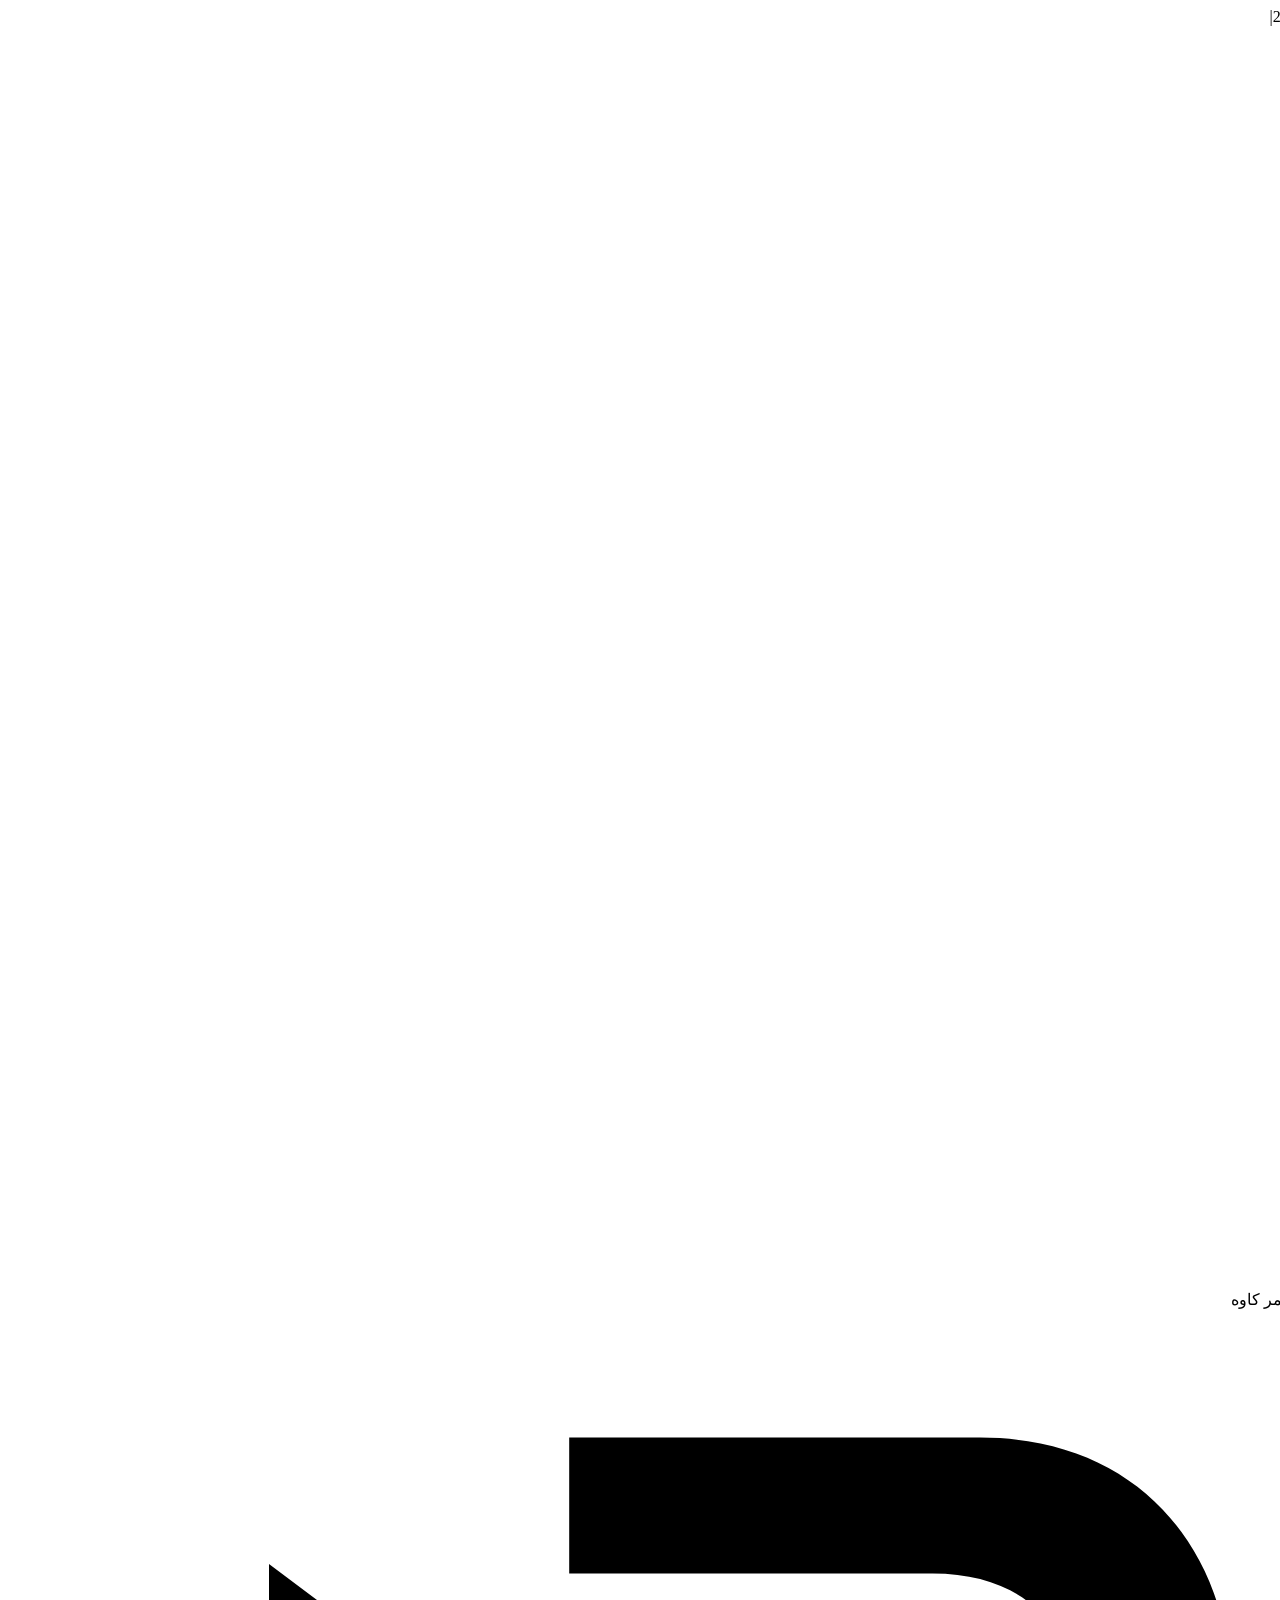
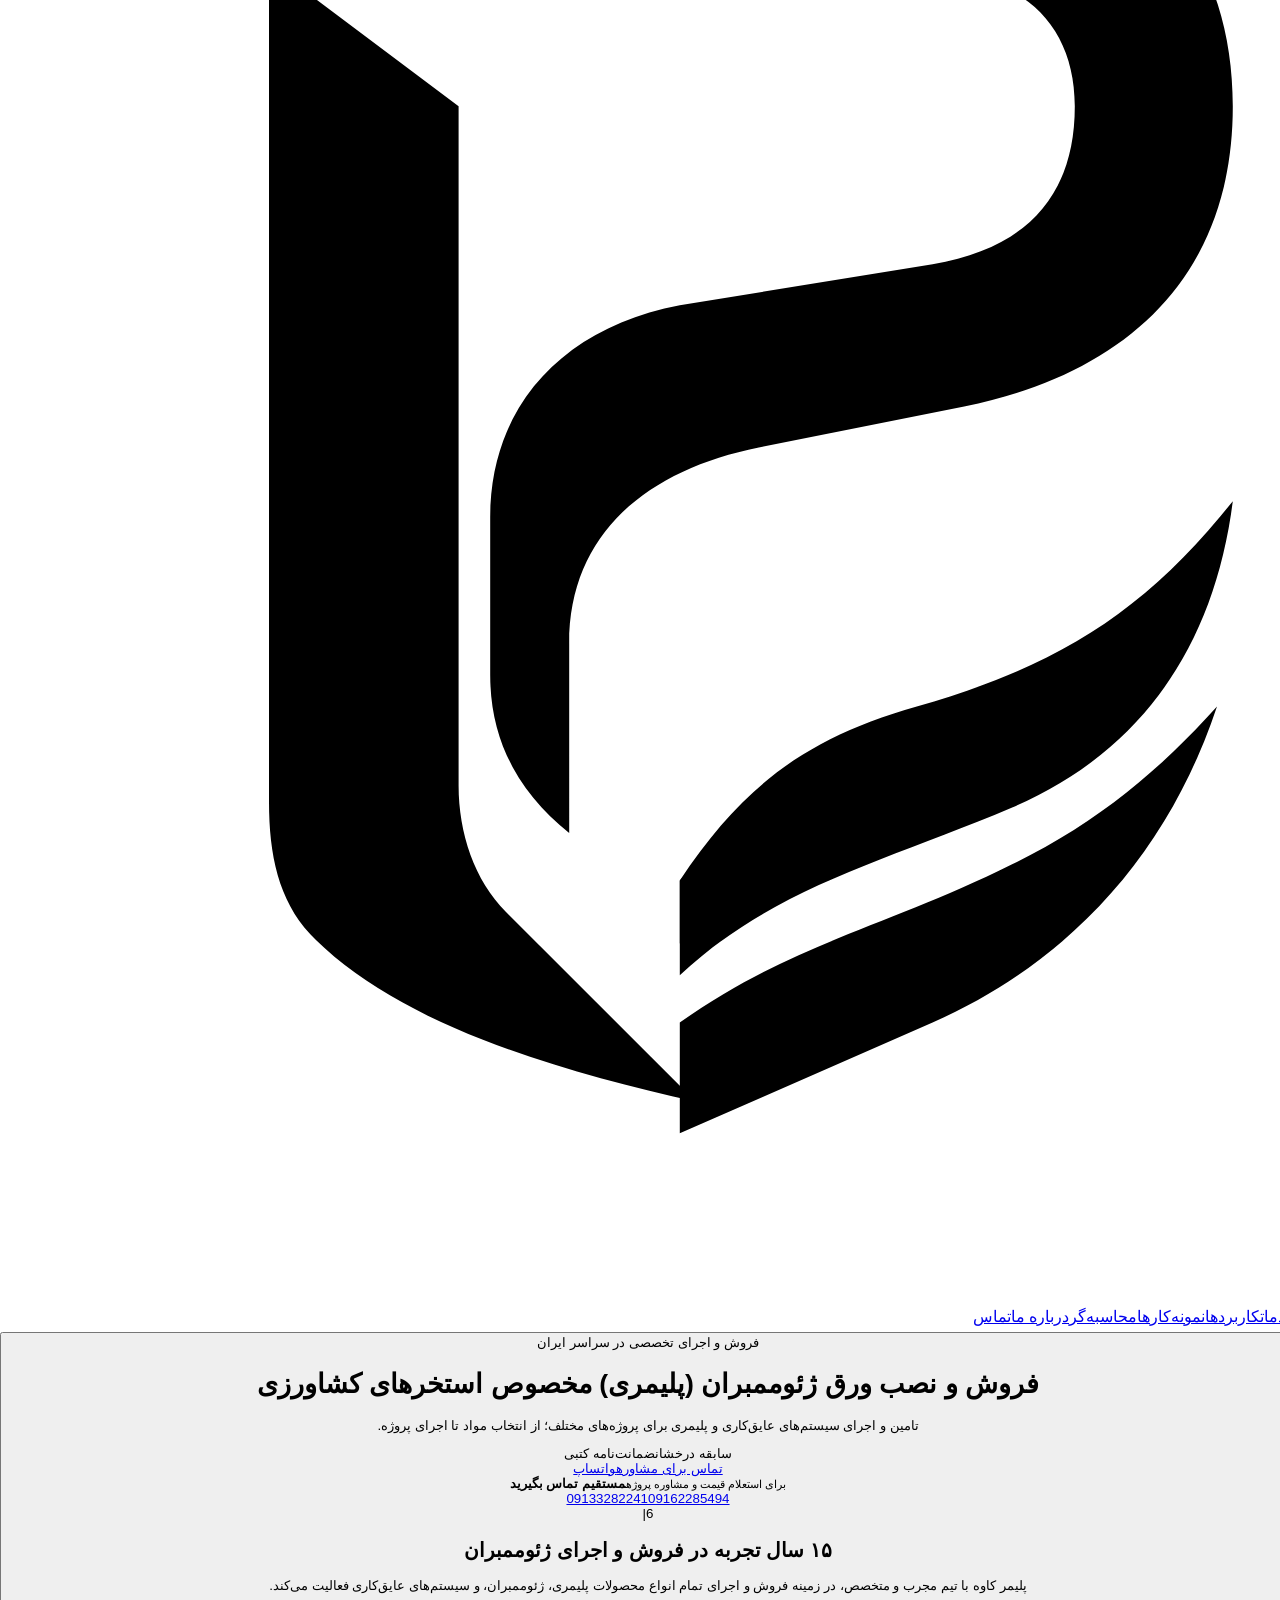
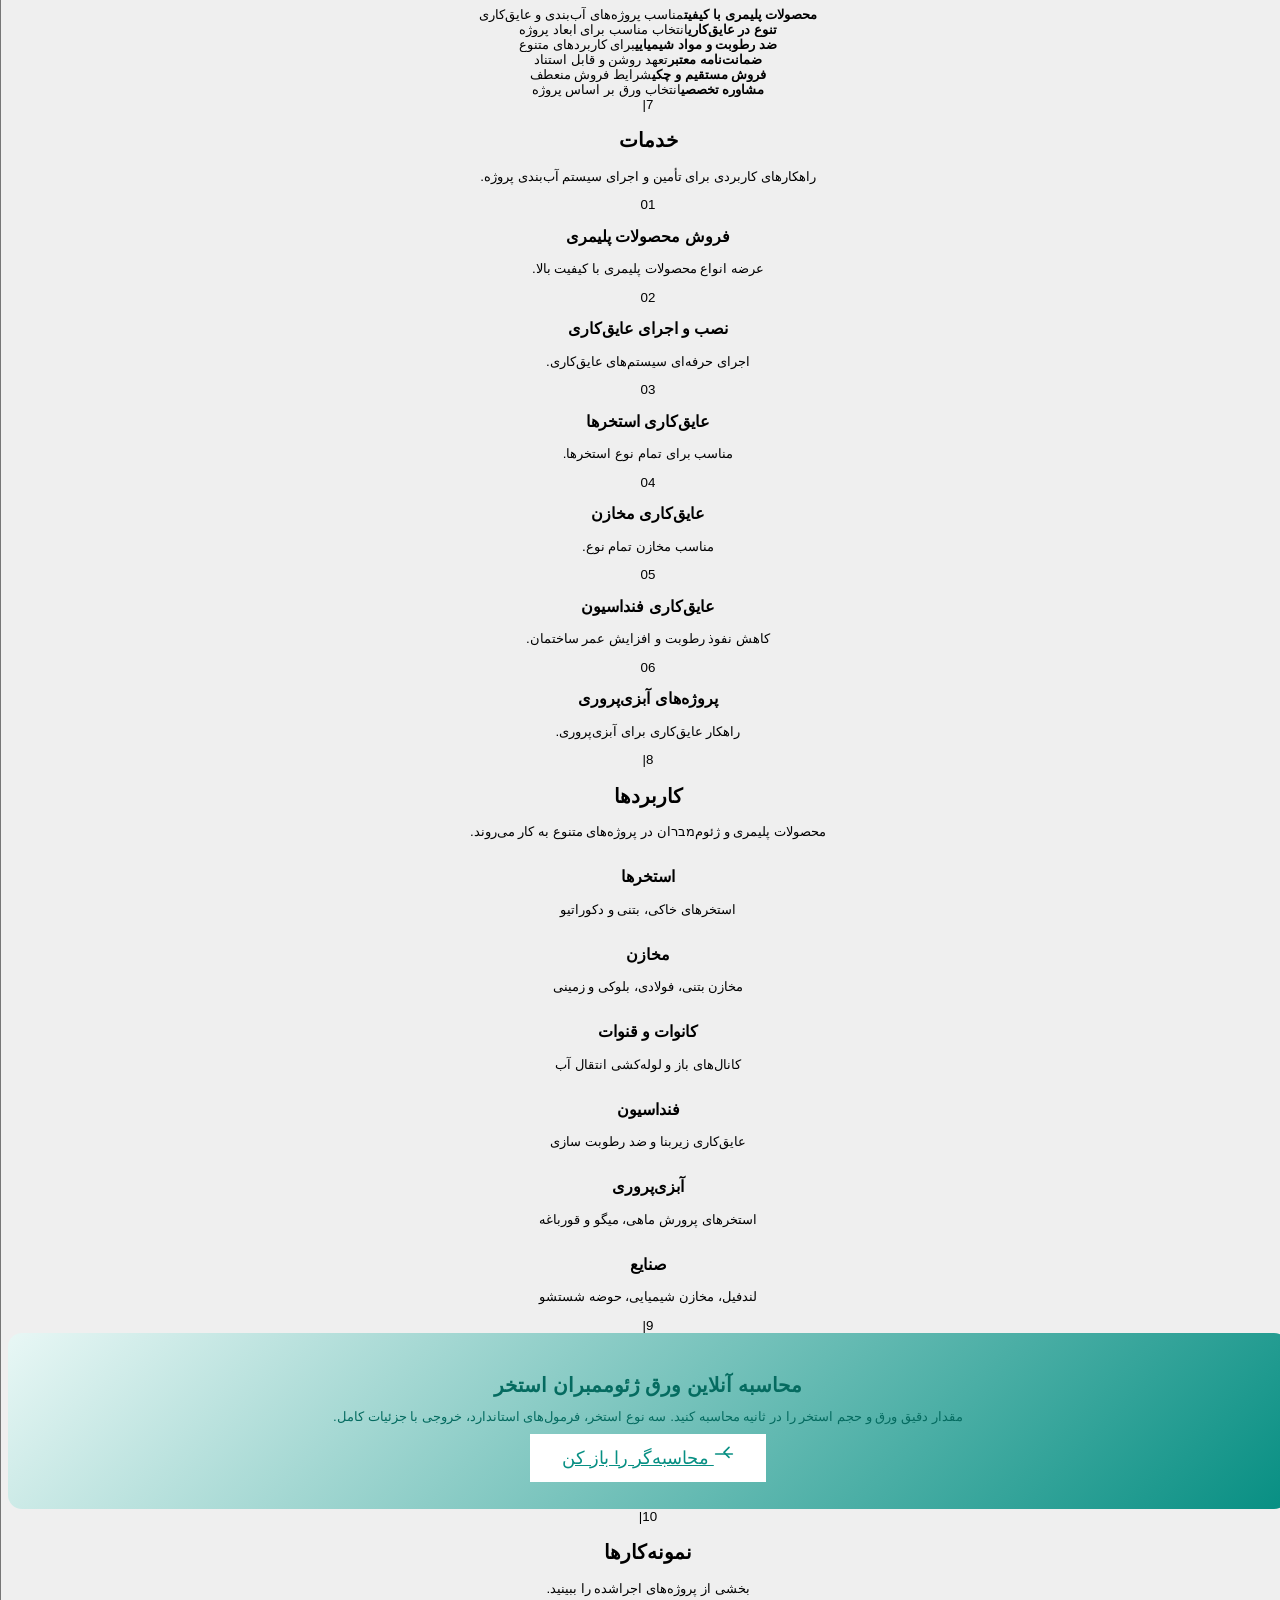
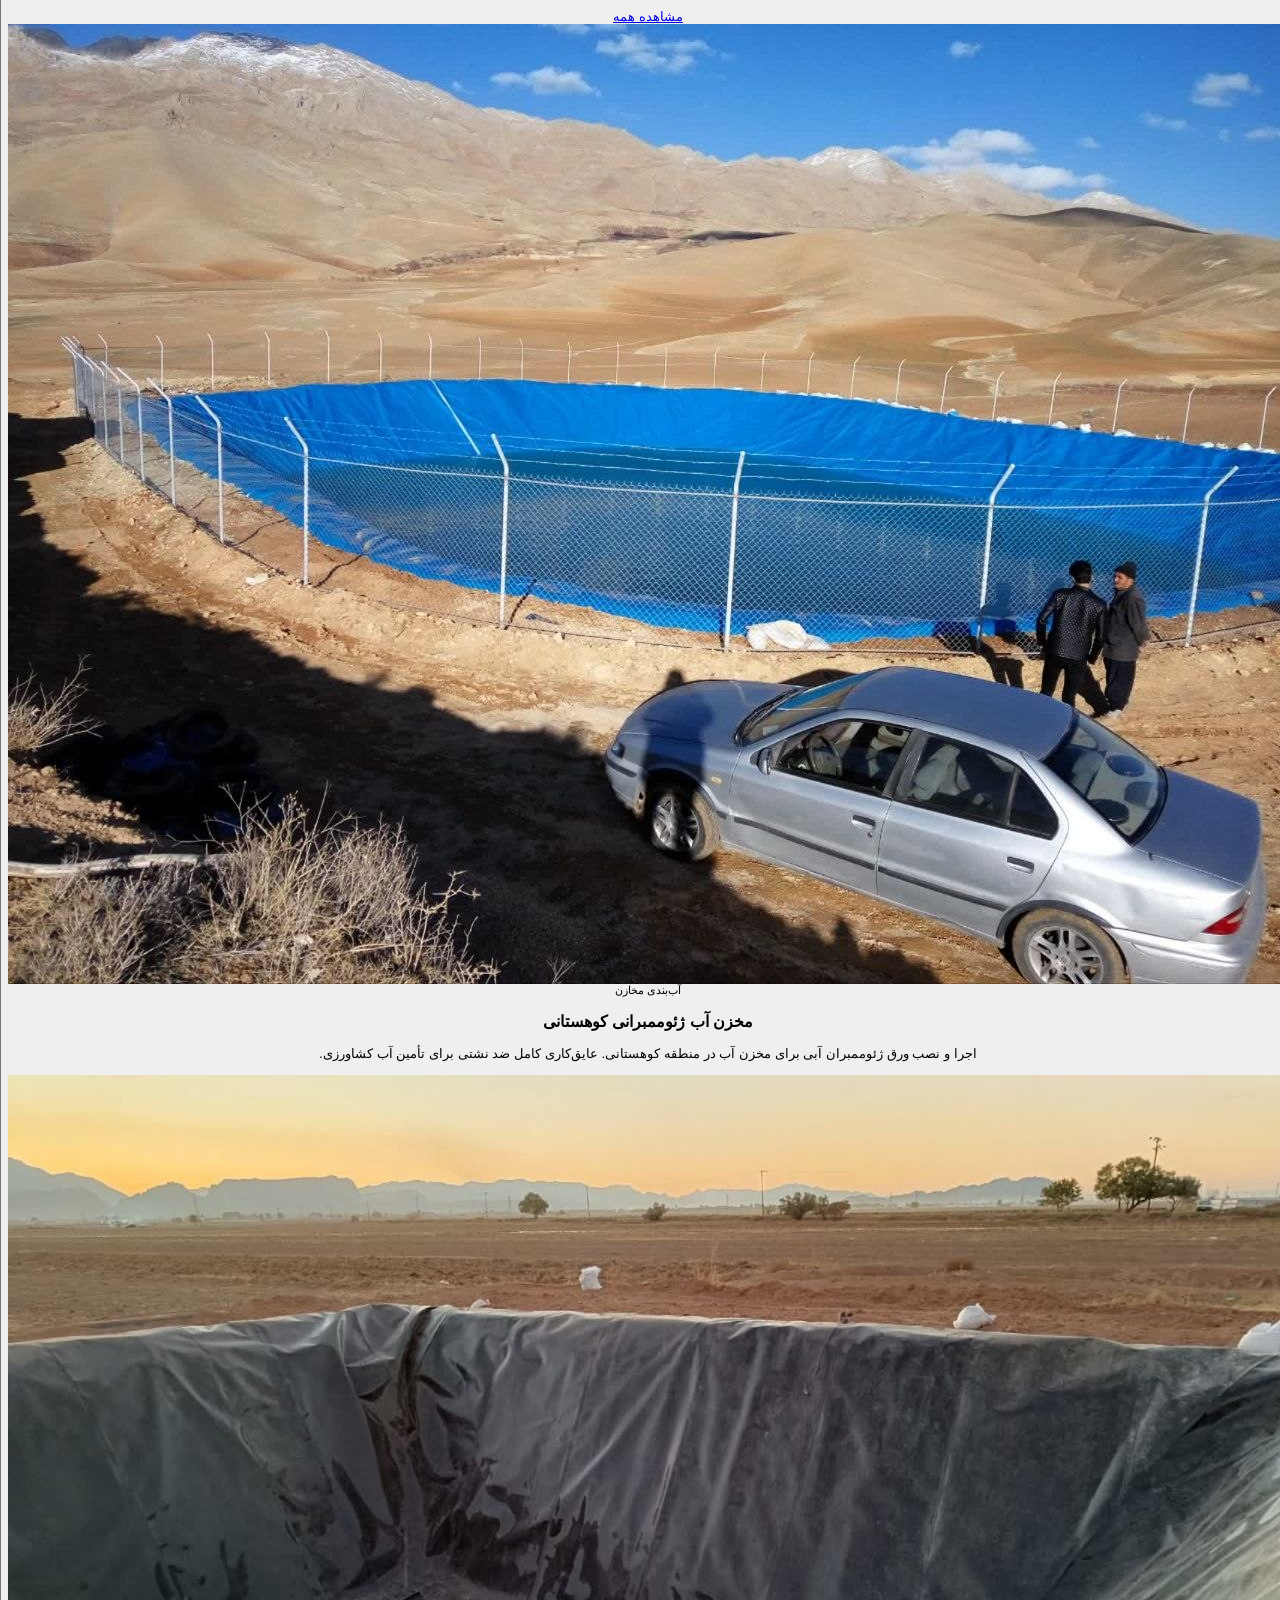
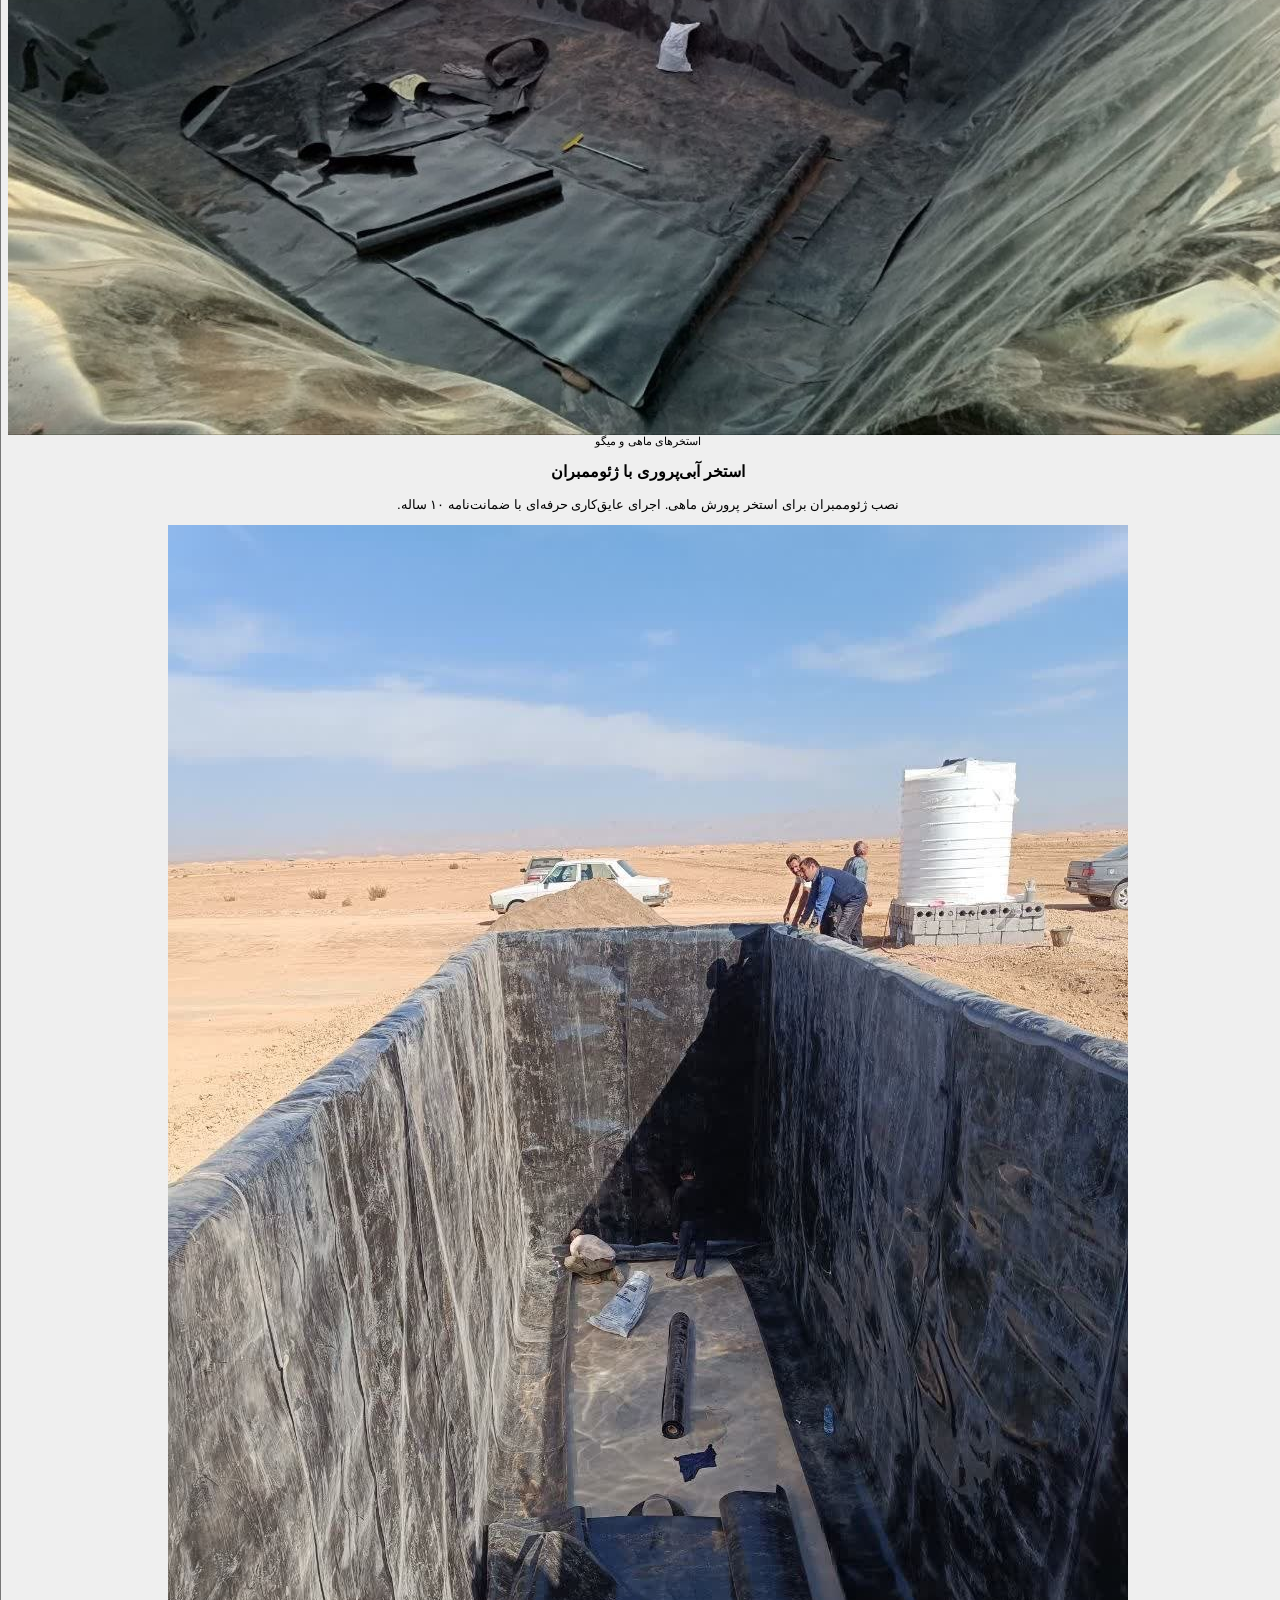
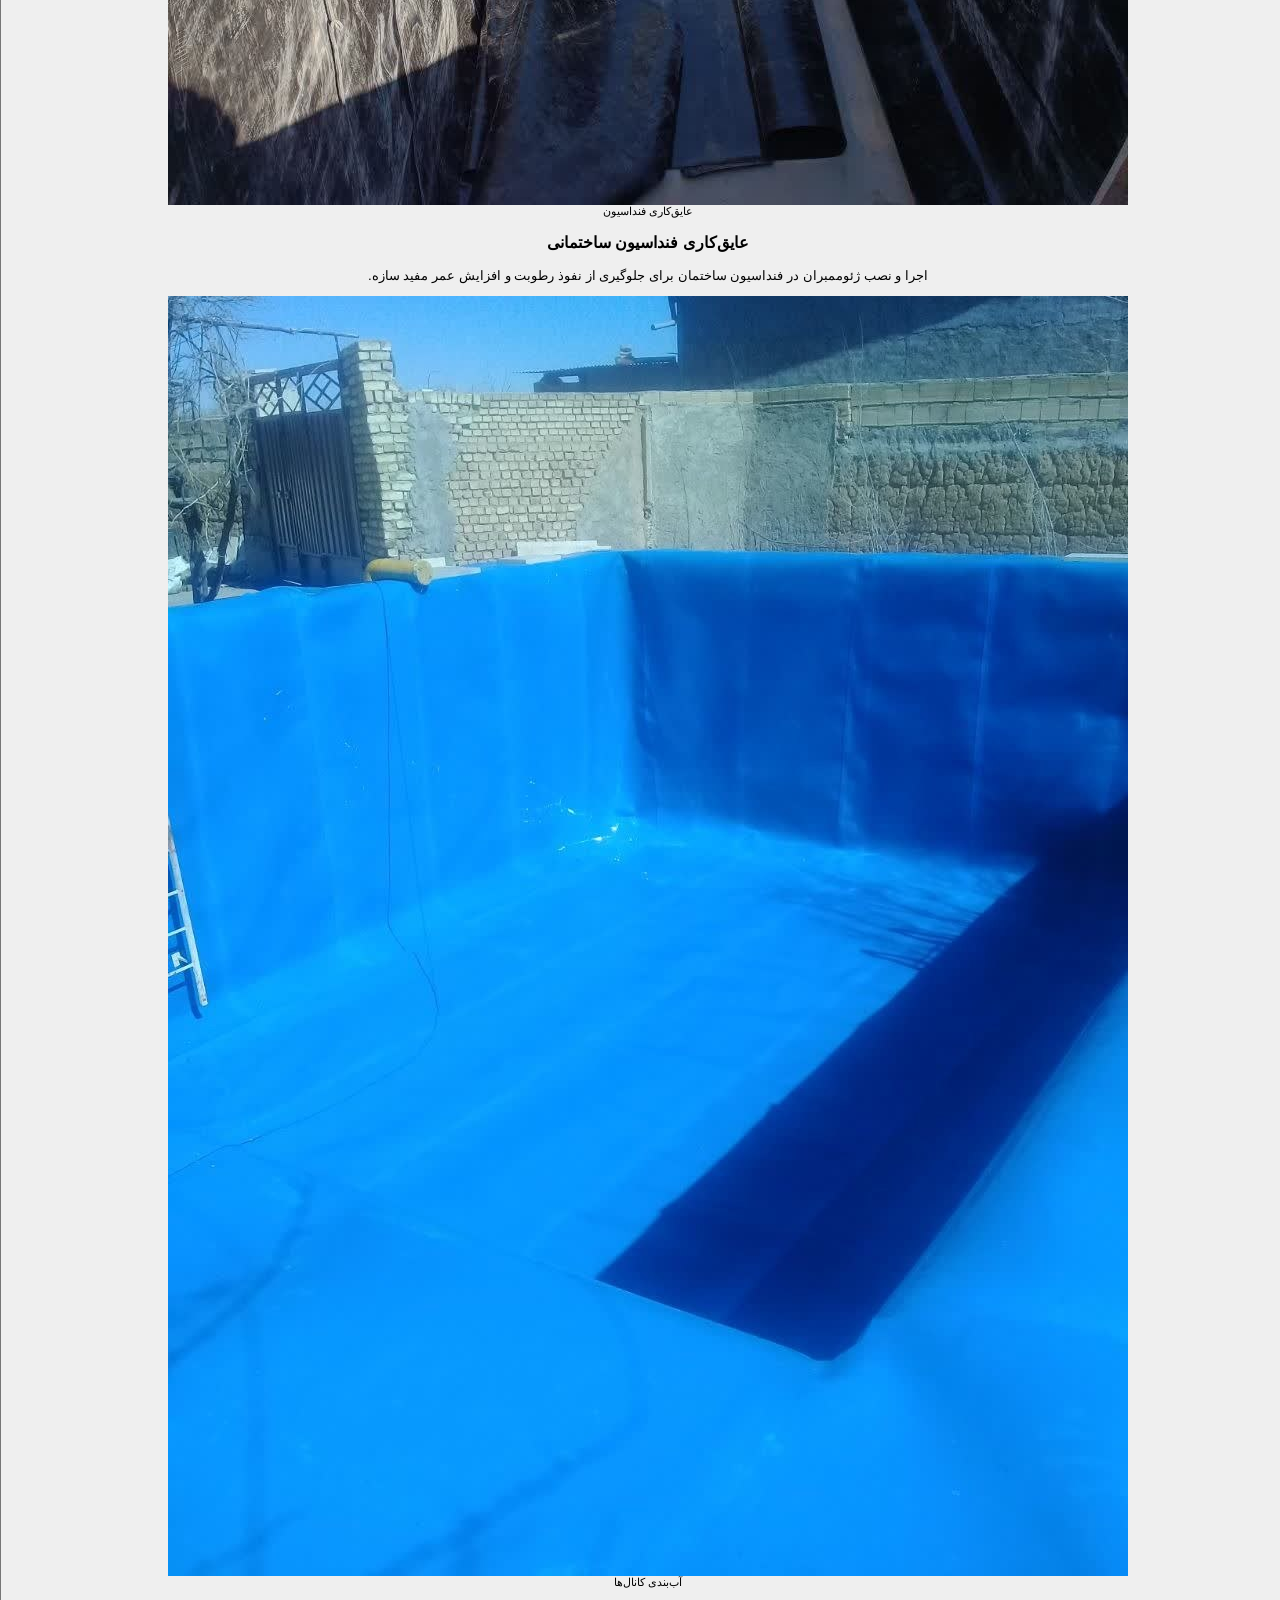
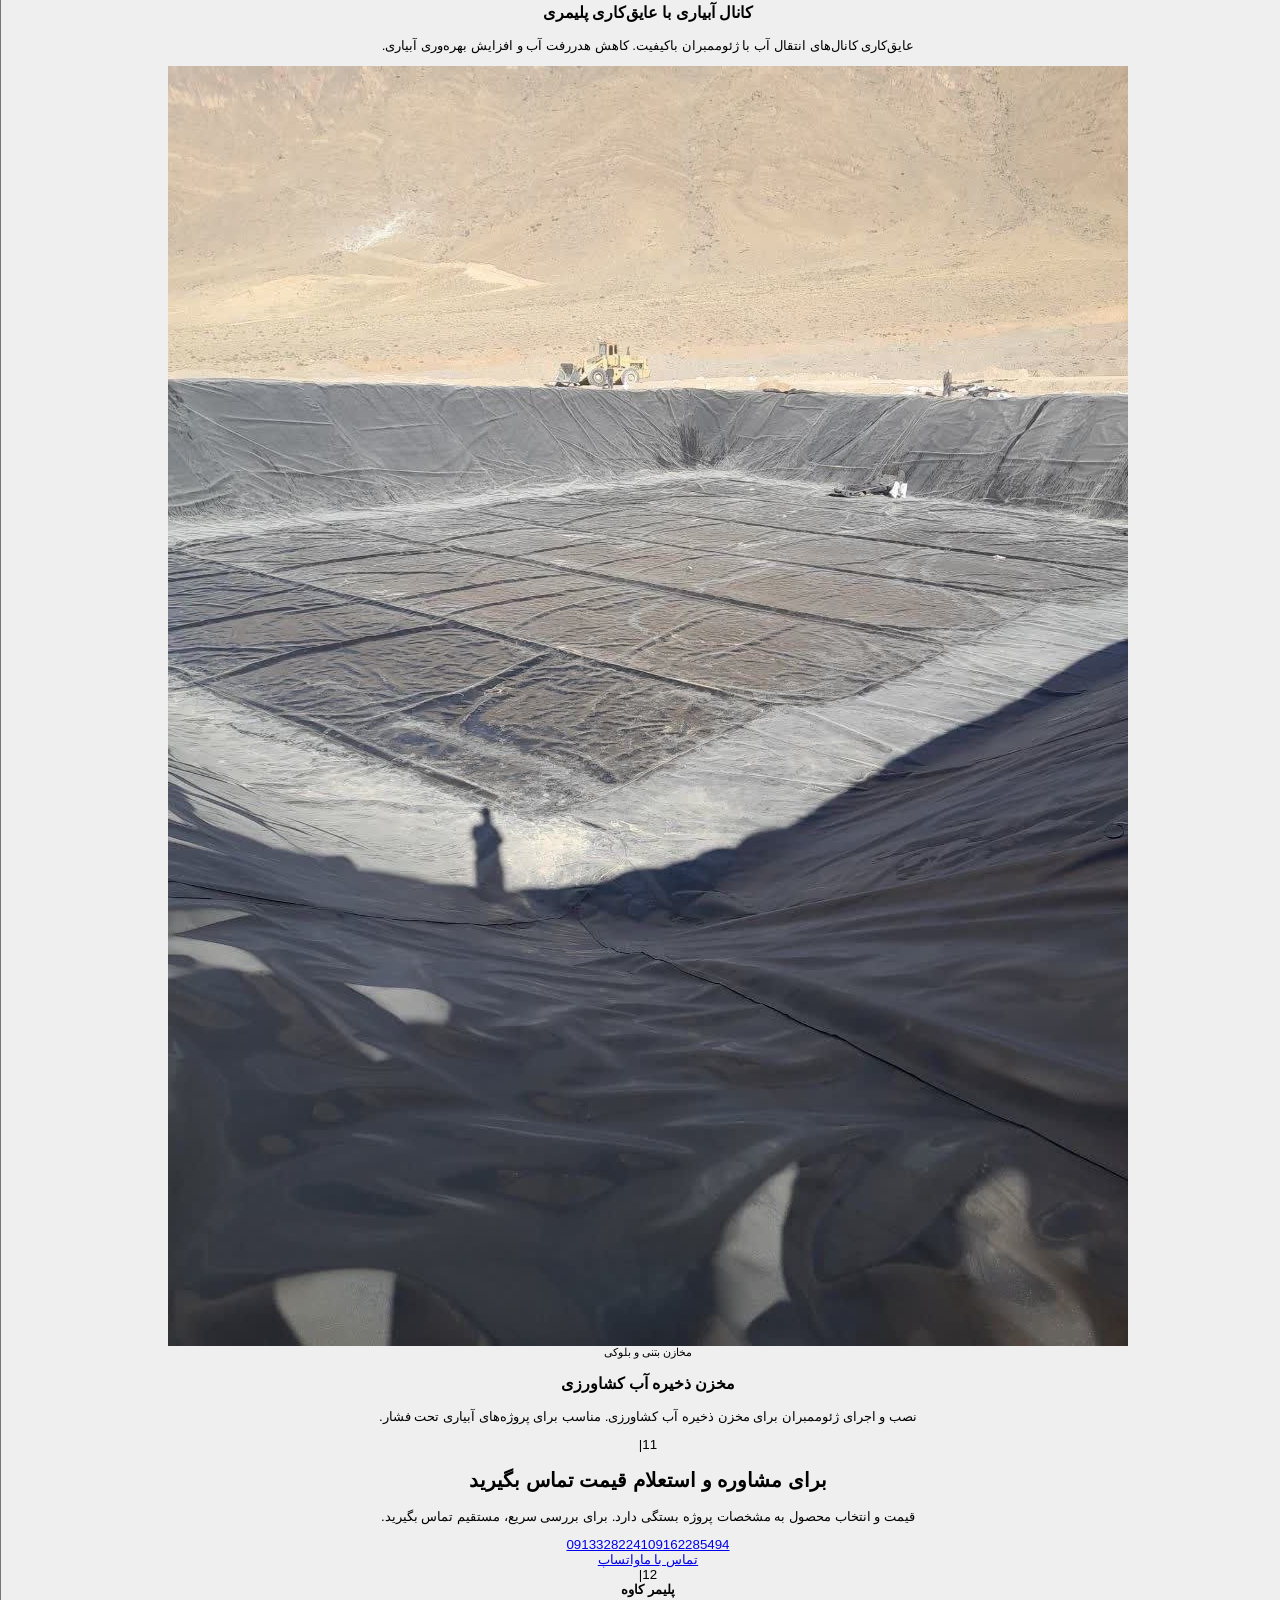
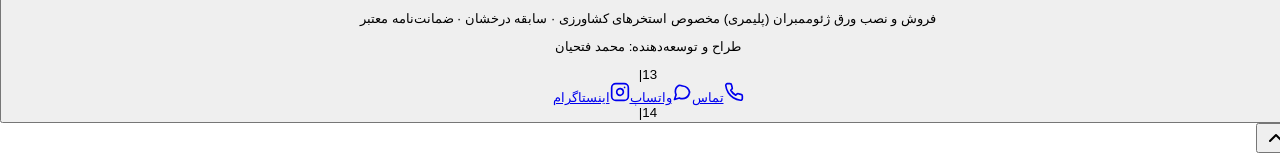
==== index.html @ bdfdf1f4 "chore: remove unused duplicate images, add OG/Twitter/canonical meta" ====
1|<!doctype html><html lang="fa" dir="rtl"><head><meta charset="utf-8"><meta name="viewport" content="width=device-width,initial-scale=1"><meta name="description" content="پلیمر کاوه با سابقه درخشان در فروش و نصب ورق ژئوممبران (پلیمری) مخصوص استخرهای کشاورزی خدمات می‌دهد."><title>پلیمر کاوه | فروش و نصب ورق ژئوممبران (پلیمری) مخصوص استخرهای کشاورزی</title><link rel="canonical" href="https://mmdfathian.github.io/polymer-kaveh/index.html"><meta property="og:type" content="website"><meta property="og:locale" content="fa_IR"><meta property="og:site_name" content="پلیمر کاوه"><meta property="og:title" content="پلیمر کاوه | فروش و نصب ورق ژئوممبران استخر کشاورزی"><meta property="og:description" content="فروش و اجرای تخصصی ورق ژئوممبران در سراسر ایران با ضمانت‌نامه کتبی."><meta property="og:url" content="https://mmdfathian.github.io/polymer-kaveh/index.html"><meta property="og:image" content="https://mmdfathian.github.io/polymer-kaveh/images/img_388c916449aa.jpg"><meta name="twitter:card" content="summary_large_image"><meta name="twitter:title" content="پلیمر کاوه | فروش و نصب ورق ژئوممبران استخر کشاورزی"><meta name="twitter:description" content="فروش و اجرای تخصصی ورق ژئوممبران در سراسر ایران با ضمانت‌نامه کتبی."><meta name="twitter:image" content="https://mmdfathian.github.io/polymer-kaveh/images/img_388c916449aa.jpg"><link rel="stylesheet" href="./assets/style.css"></head><body>
2|<div id="loading-overlay" aria-hidden="true"><div class="loading-spinner"><svg viewBox="0 0 50 50"><circle class="spinner-track" cx="25" cy="25" r="20" fill="none" stroke-width="4"/><circle class="spinner-fill" cx="25" cy="25" r="20" fill="none" stroke-width="4" stroke-linecap="round" stroke-dasharray="90,150"/></svg></div><span class="loading-text">پلیمر کاوه</span></div>
3|<header class="header"><div class="container nav"><a class="brand" href="./"><svg class="logo-svg" viewBox="0 0 400 500" aria-label="پلیمر کاوه" role="img"><!-- قسمت سرمه‌ای سمت چپ --><path class="logo-dark" d="M75 75 L135 120 L135 335 C135 350 140 365 150 375 L210 435 C165 425 115 410 88 382 C78 371 75 357 75 340 Z"/><!-- فرم اصلی سبز --><path class="logo-green" d="M170 35 L300 35 C350 35 380 70 380 120 C380 175 345 205 295 215 L230 228 C195 235 170 255 170 290 L170 350 C155 338 145 322 145 300 L145 250 C145 215 168 190 205 183 L285 170 C315 165 330 148 330 120 C330 94 313 78 285 78 L170 78 Z"/><!-- سبز پایینی --><path class="logo-green" d="M205 365 C225 335 245 320 280 310 C325 297 352 280 380 245 C374 292 350 325 310 342 C270 359 235 367 205 395 Z"/><!-- بخش سرمه‌ای پایینی --><path class="logo-dark" d="M205 410 C240 385 270 380 310 360 C337 347 357 330 375 310 C360 355 330 390 285 410 L205 445 Z"/><!-- جداکننده سفید/پس‌زمینه --><path class="logo-background" d="M205 365 C230 337 255 325 292 313 C330 301 354 280 378 248 C358 287 334 310 300 323 C263 338 230 350 205 385 Z"/></svg></a><nav class="navlinks"><a href="#services">خدمات</a><a href="#applications">کاربردها</a><a href="./projects.html">نمونه‌کارها</a><a href="./calculator.html">محاسبه‌گر</a><a href="./about.html">درباره ما</a><a href="#contact">تماس</a></nav><button class="hamburger" aria-label="منو" aria-expanded="false" aria-controls="nav-menu"><span class="hamburger-line"></span><span class="hamburger-line"></span><span class="hamburger-line"></span></button><button class="theme-toggle" aria-label="تغییر تم" title="تغییر تم"><svg class="sun-icon" style="display:none" viewBox="0 0 24 24" fill="none" stroke="currentColor" stroke-width="2"><circle cx="12" cy="12" r="5"/><line x1="12" y1="1" x2="12" y2="3"/><line x1="12" y1="21" x2="12" y2="23"/><line x1="4.22" y1="4.22" x2="5.64" y2="5.64"/><line x1="18.36" y1="18.36" x2="19.78" y2="19.78"/><line x1="1" y1="12" x2="3" y2="12"/><line x1="21" y1="12" x2="23" ... [truncated]
4|<nav class="navlinks" id="nav-menu" role="navigation"><a href="#services">خدمات</a><a href="#applications">کاربردها</a><a href="./projects.html">نمونه‌کارها</a><a href="./calculator.html">محاسبه‌گر</a><a href="./about.html">درباره ما</a><a href="#contact">تماس</a></nav>
5|<main><section class="hero"><div class="container hero-grid"><div class="reveal-slide-right"><span class="eyebrow">فروش و اجرای تخصصی در سراسر ایران</span><h1>فروش و نصب ورق ژئوممبران (پلیمری) مخصوص استخرهای کشاورزی</h1><p>تامین و اجرای سیستم‌های عایق‌کاری و پلیمری برای پروژه‌های مختلف؛ از انتخاب مواد تا اجرای پروژه.</p><div class="trust"><span>سابقه درخشان</span><span>ضمانت‌نامه کتبی</span></div><div class="actions"><a class="btn btn-primary" data-phone1-link href="tel:09133282241">تماس برای مشاوره</a><a class="btn btn-light" data-whatsapp href="https://wa.me/989133282241" target="_blank" rel="noopener">واتساپ</a></div></div><div class="hero-card reveal-scale"><small>برای استعلام قیمت و مشاوره پروژه</small><strong>مستقیم تماس بگیرید</strong><div class="phone-list"><a class="phone" data-phone1-link href="tel:09133282241" data-phone1>09133282241</a><a class="phone" data-phone2-link href="tel:09162285494" data-phone2>09162285494</a></div></div></div></section>
6|<section class="section"><div class="container"><div class="section-head reveal"><div><h2>۱۵ سال تجربه در فروش و اجرای ژئوممبران</h2><p class="lead" data-intro>پلیمر کاوه با تیم مجرب و متخصص، در زمینه فروش و اجرای تمام انواع محصولات پلیمری، ژئوممبران، و سیستم‌های عایق‌کاری فعالیت می‌کند.</p></div></div><div class="features"><div class="feature reveal"><b>محصولات پلیمری با کیفیت</b><span>مناسب پروژه‌های آب‌بندی و عایق‌کاری</span></div><div class="feature reveal"><b>تنوع در عایق‌کاری</b><span>انتخاب مناسب برای ابعاد پروژه</span></div><div class="feature reveal"><b>ضد رطوبت و مواد شیمیایی</b><span>برای کاربردهای متنوع</span></div><div class="feature reveal"><b>ضمانت‌نامه معتبر</b><span>تعهد روشن و قابل استناد</span></div><div class="feature reveal"><b>فروش مستقیم و چکی</b><span>شرایط فروش منعطف</span></div><div class="feature reveal"><b>مشاوره تخصصی</b><span>انتخاب ورق بر اساس پروژه</span></div></div></div></section>
7|<section class="section alt" id="services"><div class="container"><div class="section-head reveal"><div><h2>خدمات</h2><p class="lead">راهکارهای کاربردی برای تأمین و اجرای سیستم آب‌بندی پروژه.</p></div></div><div class="grid cards-3"><article class="card reveal"><div class="icon">01</div><h3>فروش محصولات پلیمری</h3><p>عرضه انواع محصولات پلیمری با کیفیت بالا.</p></article><article class="card reveal"><div class="icon">02</div><h3>نصب و اجرای عایق‌کاری</h3><p>اجرای حرفه‌ای سیستم‌های عایق‌کاری.</p></article><article class="card reveal"><div class="icon">03</div><h3>عایق‌کاری استخرها</h3><p>مناسب برای تمام نوع استخرها.</p></article><article class="card reveal"><div class="icon">04</div><h3>عایق‌کاری مخازن</h3><p>مناسب مخازن تمام نوع.</p></article><article class="card reveal"><div class="icon">05</div><h3>عایق‌کاری فنداسیون</h3><p>کاهش نفوذ رطوبت و افزایش عمر ساختمان.</p></article><article class="card reveal"><div class="icon">06</div><h3>پروژه‌های آبزی‌پروری</h3><p>راهکار عایق‌کاری برای آبزی‌پروری.</p></article></div></div></section>
8|<section class="section" id="applications"><div class="container"><div class="section-head reveal"><div><h2>کاربردها</h2><p class="lead">محصولات پلیمری و ژئومמברان در پروژه‌های متنوع به کار می‌روند.</p></div></div><div class="grid use-grid"><article class="use-card reveal"><h3>استخرها</h3><p>استخرهای خاکی، بتنی و دکوراتیو</p></article><article class="use-card reveal"><h3>مخازن</h3><p>مخازن بتنی، فولادی، بلوکی و زمینی</p></article><article class="use-card reveal"><h3>کانوات و قنوات</h3><p>کانال‌های باز و لوله‌کشی انتقال آب</p></article><article class="use-card reveal"><h3>فنداسیون</h3><p>عایق‌کاری زیربنا و ضد رطوبت سازی</p></article><article class="use-card reveal"><h3>آبزی‌پروری</h3><p>استخرهای پرورش ماهی، میگو و قورباغه</p></article><article class="use-card reveal"><h3>صنایع</h3><p>لندفیل، مخازن شیمیایی، حوضه شستشو</p></article></div></div></section>
9|<section class="section"><div class="container"><div class="cta reveal calculator-cta" style="background:var(--cta-calc-bg);border-radius:var(--radius);padding:40px;text-align:center;"><h2 style="color:var(--cta-calc-text);margin:0 0 12px;">محاسبه آنلاین ورق ژئوممبران استخر</h2><p style="color:var(--cta-calc-text);margin:0 0 20px;max-width:700px;margin-inline:auto;">مقدار دقیق ورق و حجم استخر را در ثانیه محاسبه کنید. سه نوع استخر، فرمول‌های استاندارد، خروجی با جزئیات کامل.</p><a class="btn btn-primary" href="./calculator.html" style="background:var(--cta-calc-btn-bg);color:var(--cta-calc-btn-text);font-size:1.1rem;padding:14px 32px;"><svg width="20" height="20" viewBox="0 0 24 24" fill="none" stroke="currentColor" stroke-width="2" stroke-linecap="round" stroke-linejoin="round"><path d="M18 16l-6-6 6-6"/><line x1="2" y1="12" x2="22" y2="12"/></svg> محاسبه‌گر را باز کن</a></div></div></section>
10|<section class="section alt"><div class="container"><div class="section-head reveal"><div><h2>نمونه‌کارها</h2><p class="lead">بخشی از پروژه‌های اجراشده را ببینید.</p></div><a class="btn btn-outline" href="./projects.html">مشاهده همه</a></div><div class="grid project-grid" data-projects></div></div></section>
11|<section class="section" id="contact"><div class="container"><div class="cta reveal"><div class="contact-grid"><div class="reveal-slide-right"><h2>برای مشاوره و استعلام قیمت تماس بگیرید</h2><p>قیمت و انتخاب محصول به مشخصات پروژه بستگی دارد. برای بررسی سریع، مستقیم تماس بگیرید.</p></div><div class="reveal-fade"><a class="contact-number" data-phone1-link href="tel:09133282241" data-phone1>09133282241</a><a class="contact-number" data-phone2-link href="tel:09162285494" data-phone2>09162285494</a><div class="actions"><a class="btn btn-primary" data-phone1-link href="tel:09133282241">تماس با ما</a><a class="btn btn-light" data-whatsapp href="https://wa.me/989133282241" target="_blank" rel="noopener">واتساپ</a></div></div></div></div></div></section></main>
12|<footer class="footer"><div class="container"><strong data-site-name>پلیمر کاوه</strong><p>فروش و نصب ورق ژئوممبران (پلیمری) مخصوص استخرهای کشاورزی · سابقه درخشان · ضمانت‌نامه معتبر</p><p class="credit">طراح و توسعه‌دهنده: محمد فتحیان</p></div></footer>
13|<div class="bottom-bar"><a data-phone1-link href="tel:09133282241"><svg width="20" height="20" viewBox="0 0 24 24" fill="none" stroke="currentColor" stroke-width="2" stroke-linecap="round" stroke-linejoin="round"><path d="M22 16.92v3a2 2 0 0 1-2.18 2 19.79 19.79 0 0 1-8.63-3.07 19.5 19.5 0 0 1-6-6 19.79 19.79 0 0 1-3.07-8.67A2 2 0 0 1 4.11 2h3a2 2 0 0 1 2 1.72 12.84 12.84 0 0 0 .7 2.81 2 2 0 0 1-.45 2.11L8.09 9.91a16 16 0 0 0 6 6l1.27-1.27a2 2 0 0 1 2.11-.45 12.84 12.84 0 0 0 2.81.7A2 2 0 0 1 22 16.92z"></path></svg><span>تماس</span></a><a data-whatsapp href="https://wa.me/989133282241" target="_blank" rel="noopener"><svg width="20" height="20" viewBox="0 0 24 24" fill="none" stroke="currentColor" stroke-width="2" stroke-linecap="round" stroke-linejoin="round"><path d="M21 11.5a8.38 8.38 0 0 1-.9 3.8 8.5 8.5 0 0 1-7.6 4.7 8.38 8.38 0 0 1-3.8-.9L3 21l1.9-5.7a8.38 8.38 0 0 1-.9-3.8 8.5 8.5 0 0 1 4.7-7.6 8.38 8.38 0 0 1 3.8.9h.5a8.48 8.48 0 0 1 8 8v.5z"></path></svg><span>واتساپ</span></a><a href="https://instagram.com/abbasnanopolimer" target="_blank" rel="noopener" aria-label="اینستاگرام پلیمر کاوه" class="instagram-link"><svg width="20" height="20" viewBox="0 0 24 24" fill="none" stroke="currentColor" stroke-width="2" stroke-linecap="round" stroke-linejoin="round"><rect width="20" height="20" x="2" y="2" rx="5" ry="5"></rect><path d="M16 11.37A4 4 0 1 1 12.63 8 4 4 0 0 1 16 11.37z"></path><line x1="17.5" y1="6.5" x2="17.51" y2="6.5"></line></svg><span>اینستاگرام</span></a></div>
14|<script src="./assets/app.js" defer></script></body></html>
---- assets/style.css ----
:root{
  --primary:#078f83;
  --primary-dark:#056b60;
  --primary-light:#e8f7f5;
  --bg:#f5f8f9;
  --card:#fff;
  --border:#e7edf0;
  --text:#12202b;
  --text-muted:#60717b;
  --danger:#c0392b;
  --success:#078f83;
  --warning:#e8a838;
  --shadow:0 2px 12px rgba(18,32,43,.08);
  --shadow-lg:0 8px 30px rgba(18,32,43,.12);
  --radius:14px;
  --radius-sm:10px;
  --transition:.25s ease;
  --header-bg:#fff;
  --header-border:#e7edf0;
  --nav-bg:#fff;
  --nav-border:#e7edf0;
  --hero-card-bg:#fff;
  --hero-card-text:#142530;
  --hero-card-shadow:#0003;
  --trust-bg:#fff;
  --trust-border:#e3eaed;
  --feature-bg:#fff;
  --feature-border:#e3eaed;
  --card-bg:#fff;
  --card-border:#e2e9ec;
  --use-card-bg:#fff;
  --use-card-border:#dfe7ea;
  --section-alt-bg:#f5f8f9;
  --footer-bg:#fff;
  --bottom-bar-bg:#fff;
  --bottom-bar-border:#dce4e7;
  --muted-color:#687983;
  --input-bg:#fff;
  --input-border:#e7edf0;
  --overlay-bg:rgba(0,0,0,0.4);
  --lightbox-bg:rgba(0,0,0,0.9);
  --mobile-nav-bg:#fff;
  --mobile-nav-border:#e7edf0;
  --mobile-link-hover:#f5faf9;
  /* Logo variables - match logo.html */
  --logo-dark:#111e2f;
  --logo-green:#08C4B4;
  --logo-bg:#ffffff;
  /* CTA Calculator section for light mode */
  --cta-calc-bg:linear-gradient(135deg,var(--primary-light),var(--primary));
  --cta-calc-text:var(--primary-dark);
  --cta-calc-btn-bg:#fff;
  --cta-calc-btn-text:var(--primary);
  /* Touch-follow gradient variables */
  --mouse-x:50%;
  --mouse-y:50%;
  --glow-size:400px;
  --glow-opacity:0.25;
  --glow-color:var(--primary);
  --card-glow-x:50%;
  --card-glow-y:50%;
  --card-glow-opacity:0;
}
[data-theme="dark"]{
  --bg:#0f172a;
  --card:#1e293b;
  --border:#334155;
  --text:#f1f5f9;
  --text-muted:#94a3b8;
  --primary:#0ac8b5;
  --primary-dark:#089789;
  --primary-light:#0d3d3a;
  --shadow:0 2px 12px rgba(0,0,0,.3);
  --shadow-lg:0 8px 30px rgba(0,0,0,.4);
  --danger:#f87171;
  --success:#10b981;
  --warning:#fbbf24;
  --header-bg:#1e293b;
  --header-border:#334155;
  --nav-bg:#1e293b;
  --nav-border:#334155;
  --hero-card-bg:#1e293b;
  --hero-card-text:#f1f5f9;
  --hero-card-shadow:#0005;
  --trust-bg:#1e293b;
  --trust-border:#334155;
  --feature-bg:#1e293b;
  --feature-border:#334155;
  --card-bg:#1e293b;
  --card-border:#334155;
  --use-card-bg:#1e293b;
  --use-card-border:#334155;
  --section-alt-bg:#111827;
  --footer-bg:#1e293b;
  --bottom-bar-bg:#1e293b;
  --bottom-bar-border:#334155;
  --muted-color:#94a3b8;
  --input-bg:#1e293b;
  --input-border:#334155;
  --overlay-bg:rgba(0,0,0,0.6);
  --lightbox-bg:rgba(0,0,0,0.95);
  --mobile-nav-bg:#1e293b;
  --mobile-nav-border:#334155;
  --mobile-link-hover:#1e3a3a;
  /* Logo variables for dark mode */
  --logo-dark:#e8eef7;
  --logo-green:#08C4B4;
  --logo-bg:#0b1220;
  /* Touch-follow gradient variables for dark mode */
  --glow-opacity:0.35;
  --glow-color:var(--primary);
  /* CTA Calculator section for dark mode */
  --cta-calc-bg:linear-gradient(135deg,#0d3d3a,#078f83);
  --cta-calc-text:#e8f7f5;
  --cta-calc-btn-bg:#e8f7f5;
  --cta-calc-btn-text:#078f83;
}

/* ========================================
   Calculator Page Styles
   ======================================== */
.calculator-form,
.calculator-results{
  padding:24px;
}
.calculator-form h2,
.calculator-results h2{
  margin:0 0 20px;
  font-size:1.25rem;
  color:var(--text);
}
.form-group{
  margin-bottom:16px;
}
.form-group label{
  display:block;
  margin-bottom:6px;
  font-weight:700;
  font-size:.9rem;
  color:var(--text);
}
.form-group input,
.form-group select{
  width:100%;
  padding:12px 14px;
  border:1px solid var(--input-border);
  border-radius:var(--radius-sm);
  background:var(--input-bg);
  color:var(--text);
  font:inherit;
  font-size:1rem;
  transition:border-color var(--transition),box-shadow var(--transition);
}
.form-group input:focus,
.form-group select:focus{
  outline:none;
  border-color:var(--primary);
  box-shadow:0 0 0 3px var(--primary-light);
}
.form-group input::placeholder{
  color:var(--text-muted);
}
.form-row{
  display:grid;
  grid-template-columns:1fr 1fr;
  gap:12px;
}
.form-actions{
  display:flex;
  gap:10px;
  flex-wrap:wrap;
  margin-top:8px;
}
.form-actions .btn{
  flex:1;
  min-width:140px;
}
.result-card{
  display:flex;
  flex-direction:column;
  align-items:center;
  text-align:center;
  padding:24px 16px;
  background:var(--card-bg);
  border:1px solid var(--card-border);
  border-radius:var(--radius);
  margin-bottom:16px;
  transition:transform .2s,box-shadow .2s;
}
.result-card:hover{
  transform:translateY(-2px);
  box-shadow:var(--shadow-lg);
}
.result-card.primary{
  background:var(--primary-light);
  border-color:var(--primary);
}
.result-icon{
  font-size:2.5rem;
  margin-bottom:8px;
}
.result-value{
  font-size:2rem;
  font-weight:900;
  color:var(--text);
  line-height:1.2;
  margin-bottom:4px;
}
.result-card.primary .result-value{
  color:var(--primary);
}
.result-label{
  font-size:.85rem;
  color:var(--text-muted);
  font-weight:600;
}
.results-detail{
  margin-top:16px;
  padding-top:16px;
  border-top:1px solid var(--border);
}
.results-detail h3{
  margin:0 0 12px;
  font-size:1rem;
  color:var(--text);
}
.detail-list{
  display:grid;
  grid-template-columns:1fr 1fr;
  gap:8px 16px;
  margin:0;
  font-size:.9rem;
}
.detail-list dt{
  color:var(--text-muted);
  font-weight:500;
}
.detail-list dd{
  margin:0;
  font-weight:700;
  color:var(--text);
}
.result-cta{
  margin-top:20px;
  padding-top:16px;
  border-top:1px solid var(--border);
  text-align:center;
}
.result-cta p{
  margin:0 0 12px;
  font-size:.9rem;
  color:var(--text-muted);
}
.result-cta .actions{
  display:flex;
  gap:10px;
  justify-content:center;
  flex-wrap:wrap;
}
.result-cta .btn{
  min-width:150px;
}

/* Formula Accordion */
.formula-accordion{
  border:1px solid var(--border);
  border-radius:var(--radius);
  background:var(--card-bg);
  overflow:hidden;
}
.formula-accordion summary{
  padding:16px 20px;
  font-weight:700;
  font-size:1rem;
  cursor:pointer;
  list-style:none;
  display:flex;
  align-items:center;
  justify-content:space-between;
  color:var(--text);
  background:var(--bg);
  border-bottom:1px solid var(--border);
  transition:background var(--transition);
}
.formula-accordion summary:hover{
  background:var(--primary-light);
  color:var(--primary);
}
.formula-accordion summary::after{
  content:'▼';
  font-size:.7rem;
  color:var(--text-muted);
  transition:transform var(--transition);
}
.formula-accordion[open] summary::after{
  transform:rotate(180deg);
}
.formula-accordion summary::-webkit-details-marker{
  display:none;
}
.accordion-content{
  padding:20px;
  font-size:.85rem;
  line-height:1.8;
  color:var(--text);
  overflow-x:auto;
}
.accordion-content h4{
  margin:16px 0 8px;
  font-size:.95rem;
  color:var(--primary);
}
.accordion-content h4:first-child{
  margin-top:0;
}
.accordion-content pre{
  margin:8px 0;
  padding:12px;
  background:var(--bg);
  border:1px solid var(--border);
  border-radius:var(--radius-sm);
  overflow-x:auto;
  font-family:'Fira Code','Consolas',monospace;
  font-size:.8rem;
  line-height:1.6;
}
.accordion-content code{
  font-family:inherit;
  color:var(--text);
}

/* Calculator Grid - Responsive Layout */
.calculator-grid{
  display:grid;
  grid-template-columns:1fr;
  gap:20px;
}
@media(min-width:900px){
  .calculator-grid{
    grid-template-columns:1fr 1fr;
    align-items:start;
  }
}

/* Sticky results on desktop */
@media(min-width:900px){
  .calculator-results{
    position:sticky;
    top:100px;
  }
}

@media(max-width:800px){
  .form-row{
    grid-template-columns:1fr;
  }
  .detail-list{
    grid-template-columns:1fr;
    gap:6px;
  }
  .calculator-form,
  .calculator-results{
    padding:20px 16px;
  }
  .form-actions .btn,
  .result-cta .btn{
    flex:1 1 100%;
  }
  .calculator-results{
    position:static;
  }
}

/* ========================================
   Touch-Follow Gradient Effects
   ======================================== */

/* 1. Hero Spotlight - radial gradient following mouse */
.hero{
  position:relative;
  overflow:hidden;
}
.hero::before{
  content:"";
  position:absolute;
  inset:0;
  pointer-events:none;
  background:radial-gradient(circle var(--glow-size) at var(--mouse-x) var(--mouse-y), var(--glow-color) var(--glow-opacity), transparent 70%);
  opacity:0;
  transition:opacity .3s ease;
}
.hero:hover::before{
  opacity:1;
}

/* 2. Full-page Ambient Glow (subtle, on body) */
body::after{
  content:"";
  position:fixed;
  inset:0;
  pointer-events:none;
  background:radial-gradient(circle 500px at var(--mouse-x) var(--mouse-y), var(--glow-color) calc(var(--glow-opacity) * 0.5), transparent 70%);
  opacity:0;
  transition:opacity .3s ease;
  z-index:0;
}
body:hover::after{
  opacity:1;
}

/* 3. Card Magnetic Glow */
.card.project,
.use-card,
.feature{
  position:relative;
  overflow:hidden;
}
.card.project::before,
.use-card::before,
.feature::before{
  content:"";
  position:absolute;
  inset:0;
  pointer-events:none;
  background:radial-gradient(circle 200px at var(--card-glow-x) var(--card-glow-y), var(--primary) var(--card-glow-opacity), transparent 70%);
  opacity:0;
  transition:opacity .2s ease;
  border-radius:inherit;
}
.card.project:hover::before,
.use-card:hover::before,
.feature:hover::before{
  opacity:1;
}

/* 4. SVG Logo Reactive Glow */
.logo-svg{
  filter:drop-shadow(0 0 0 transparent);
  transition:filter 0.3s ease;
}
.logo-svg.glowing{
  filter:drop-shadow(0 0 30px var(--primary)) drop-shadow(0 0 60px var(--primary));
}

/* 5. Desktop Mouse-Following Gradient (always active on desktop) */
@media (min-width: 1024px) {
  .hero{
    background: 
      linear-gradient(135deg, #071c2c, #123b50),
      radial-gradient(circle 600px at var(--mouse-x) var(--mouse-y), rgba(7, 143, 131, 0.15), transparent 70%);
    background-blend-mode: normal, screen;
  }
  .section:not(.alt):hover{
    background:
      var(--section-alt-bg),
      radial-gradient(circle 300px at var(--mouse-x) var(--mouse-y), rgba(7, 143, 131, 0.08), transparent 70%);
    background-blend-mode: normal, screen;
  }
  [data-theme="dark"] .hero{
    background: 
      linear-gradient(135deg, #051220, #0a2540),
      radial-gradient(circle 600px at var(--mouse-x) var(--mouse-y), rgba(10, 200, 181, 0.2), transparent 70%);
    background-blend-mode: normal, screen;
  }
  [data-theme="dark"] .section:not(.alt):hover{
    background:
      var(--section-alt-bg),
      radial-gradient(circle 300px at var(--mouse-x) var(--mouse-y), rgba(10, 200, 181, 0.1), transparent 70%);
    background-blend-mode: normal, screen;
  }
}

/* Reduced motion - disable all gradient animations */
@media(prefers-reduced-motion:reduce){
  .hero::before,
  body::after,
  .card.project::before,
  .use-card::before,
  .feature::before{
    display:none !important;
  }
  .logo-svg{
    filter:none !important;
  }
  @media(min-width: 1024px){
    .hero,
    .section:not(.alt):hover{
      background:var(--section-alt-bg) !important;
    }
  }
}
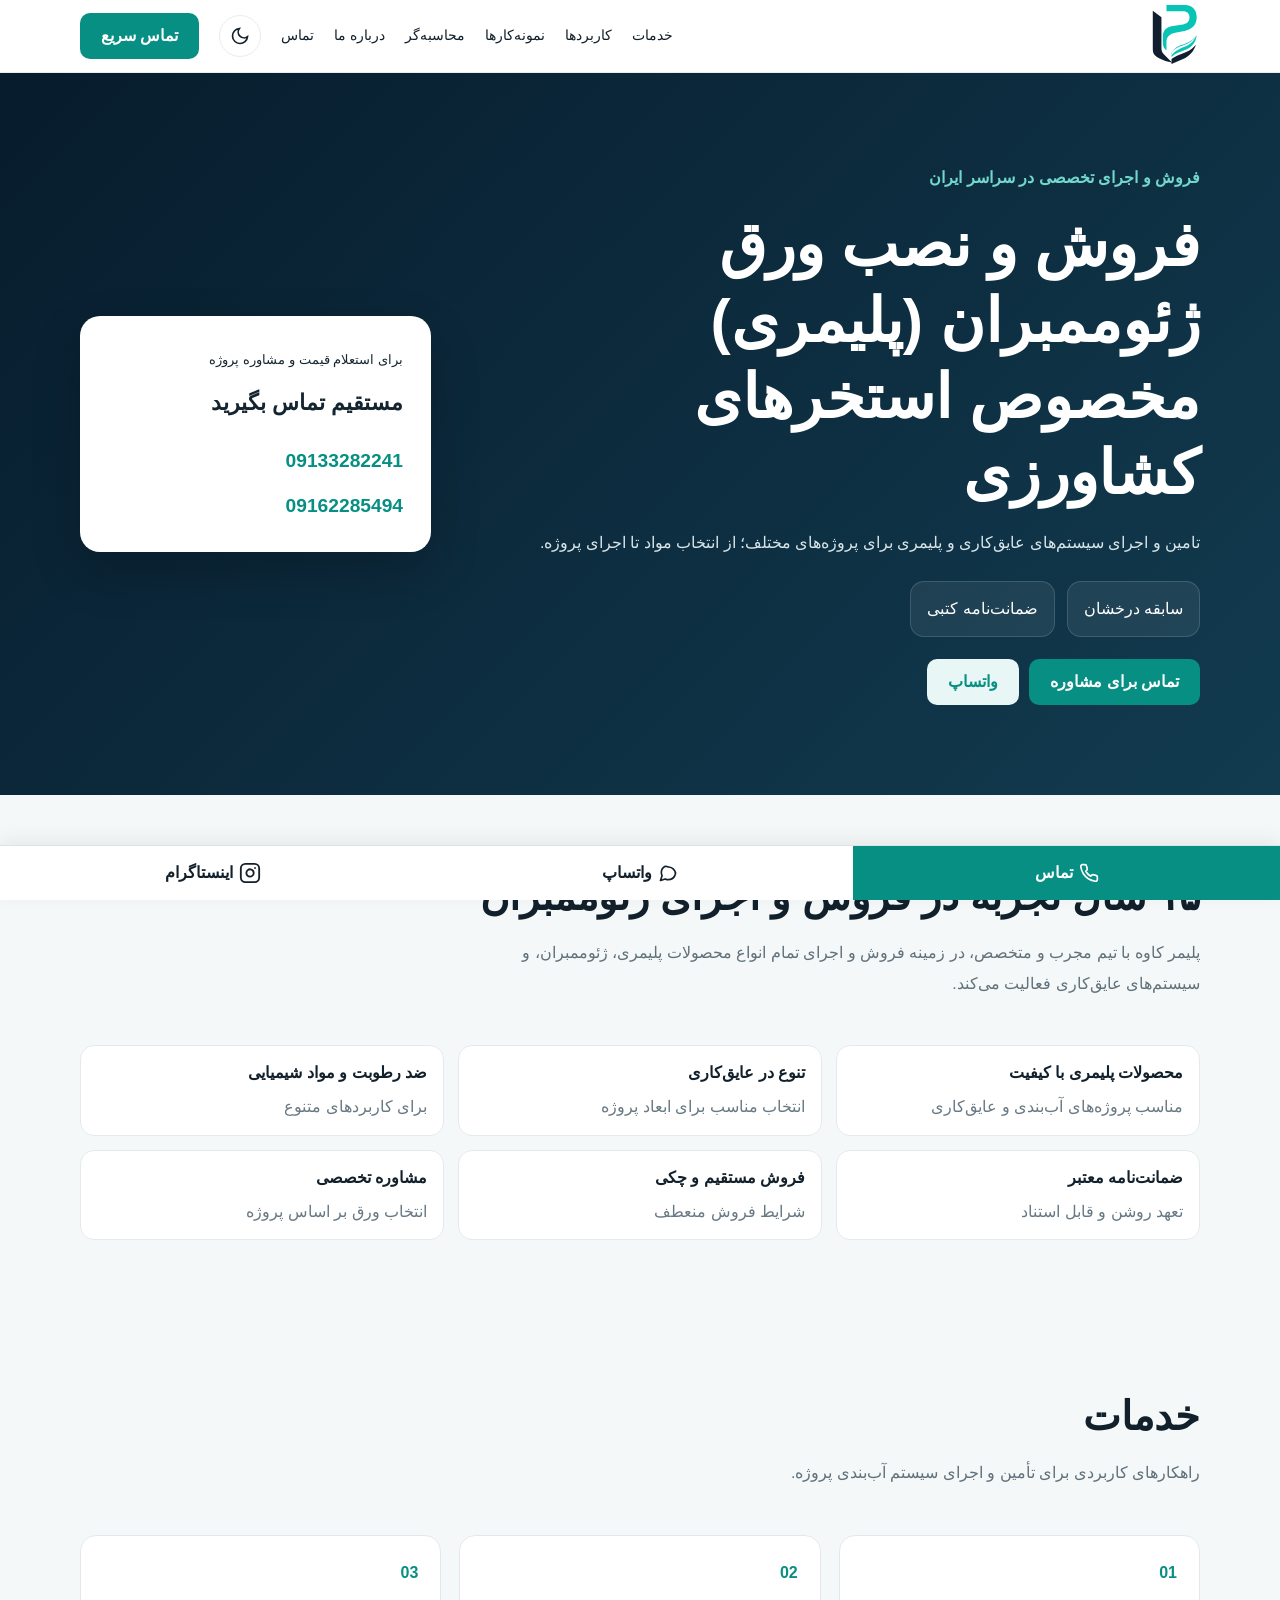
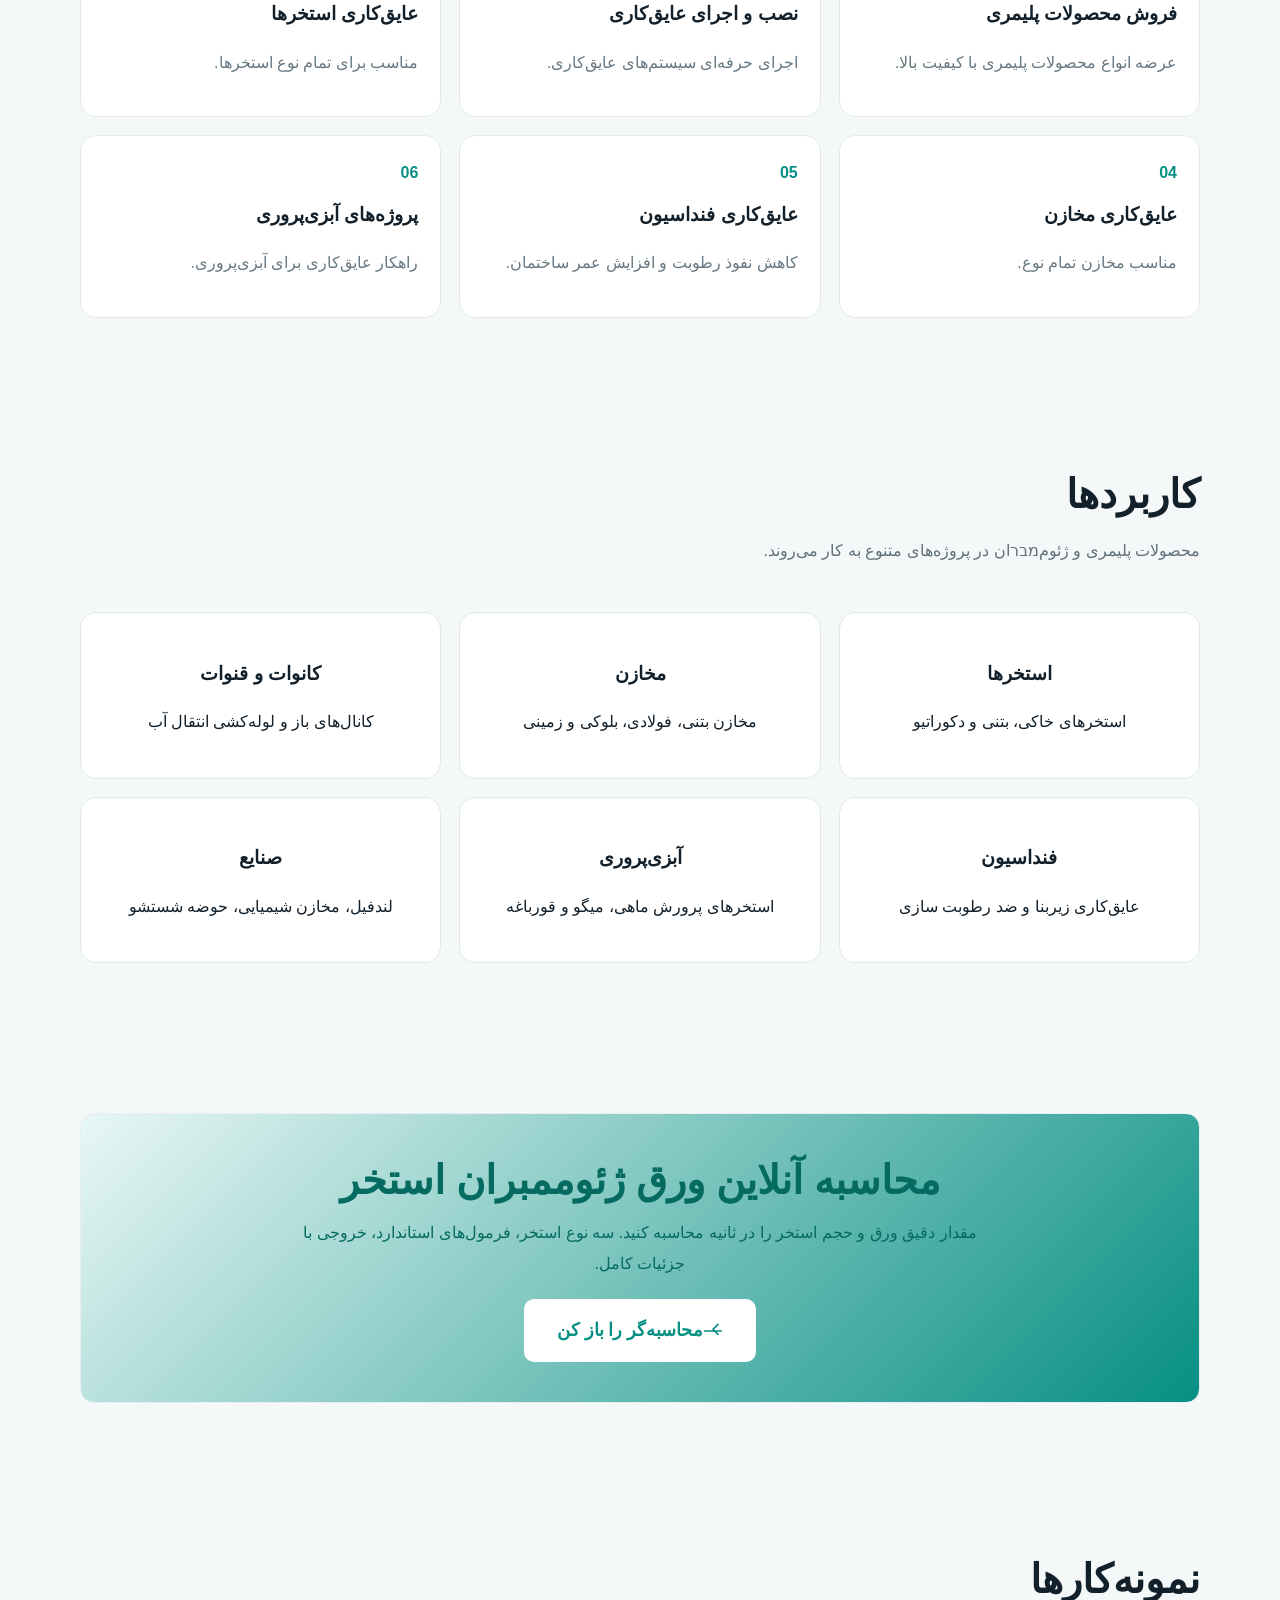
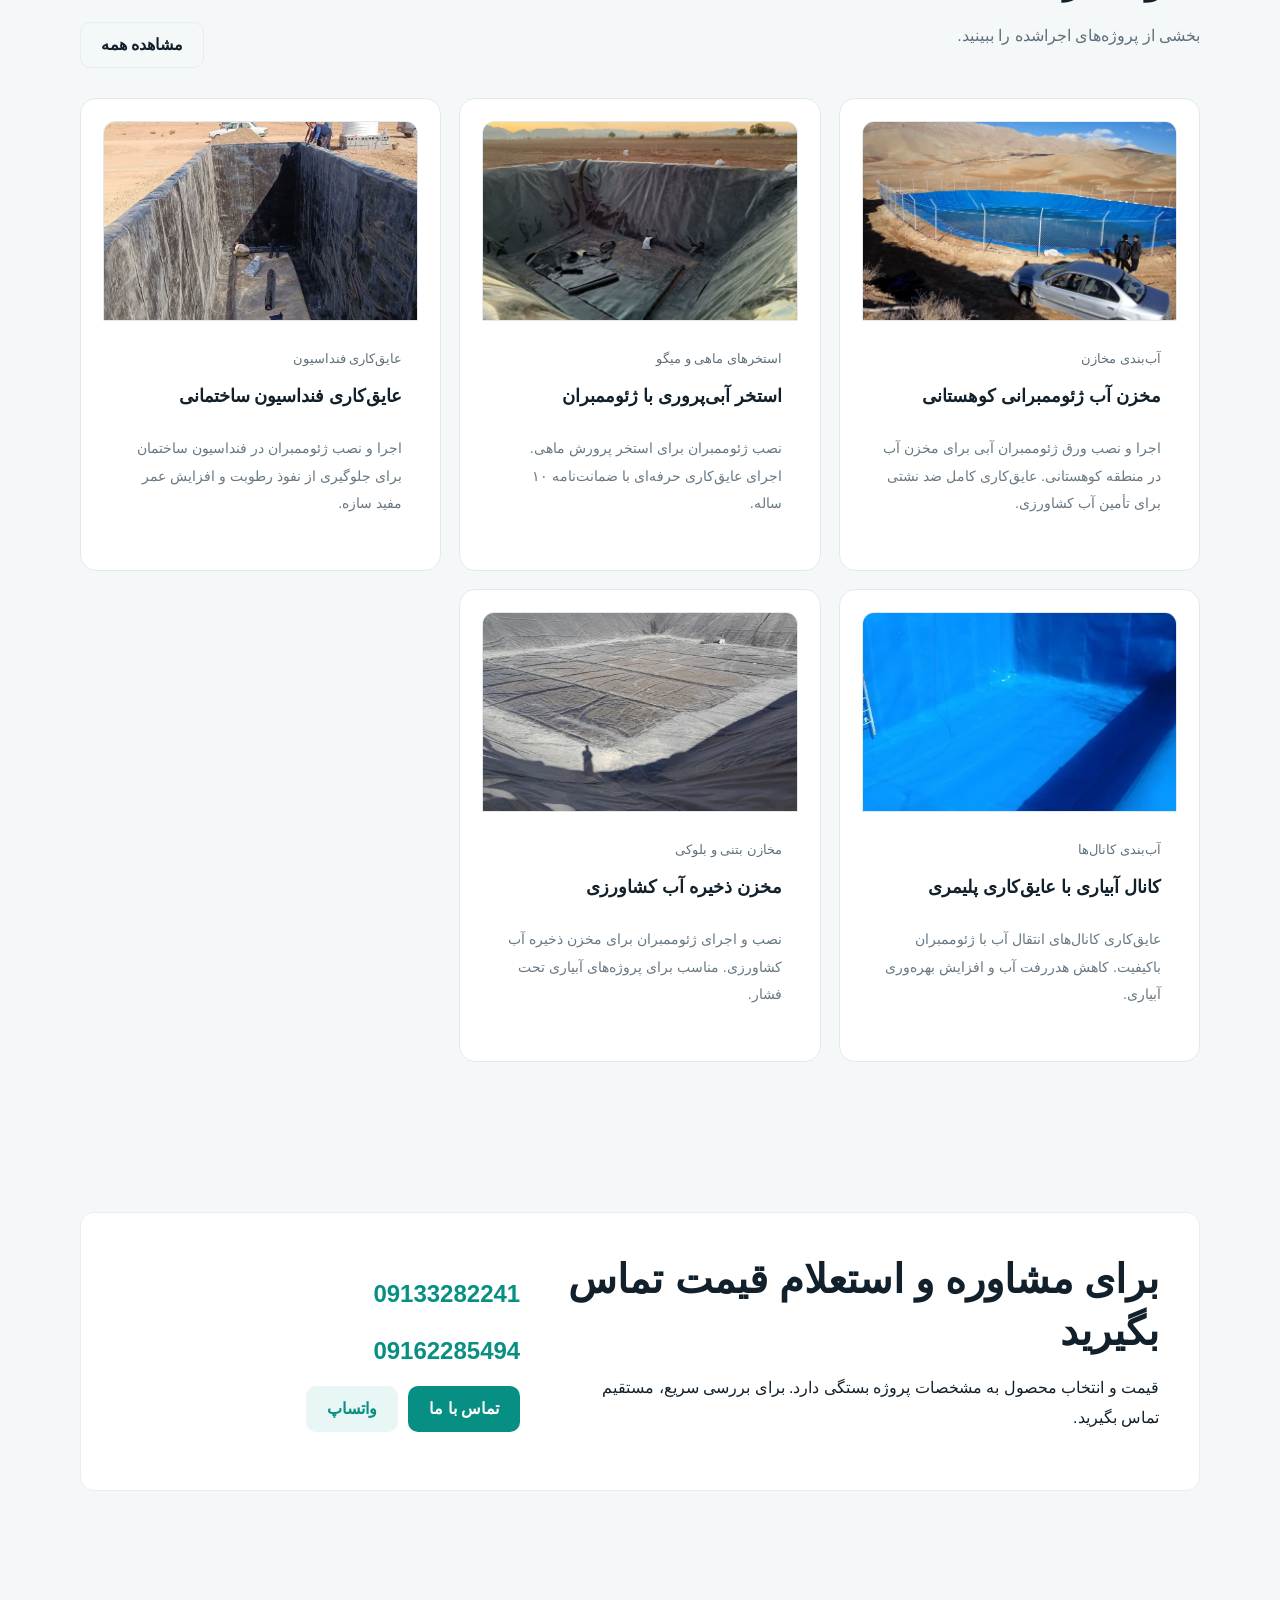
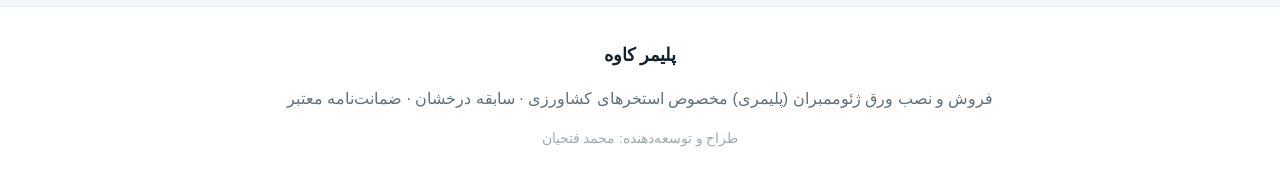
==== commit e3d1d733: "fix: restore corrupted HTML (truncated header SVG), re-apply OG meta safely, bump SW v05" ====
--- a/index.html
+++ b/index.html
@@ -1,14 +1,14 @@
-1|<!doctype html><html lang="fa" dir="rtl"><head><meta charset="utf-8"><meta name="viewport" content="width=device-width,initial-scale=1"><meta name="description" content="پلیمر کاوه با سابقه درخشان در فروش و نصب ورق ژئوممبران (پلیمری) مخصوص استخرهای کشاورزی خدمات می‌دهد."><title>پلیمر کاوه | فروش و نصب ورق ژئوممبران (پلیمری) مخصوص استخرهای کشاورزی</title><link rel="canonical" href="https://mmdfathian.github.io/polymer-kaveh/index.html"><meta property="og:type" content="website"><meta property="og:locale" content="fa_IR"><meta property="og:site_name" content="پلیمر کاوه"><meta property="og:title" content="پلیمر کاوه | فروش و نصب ورق ژئوممبران استخر کشاورزی"><meta property="og:description" content="فروش و اجرای تخصصی ورق ژئوممبران در سراسر ایران با ضمانت‌نامه کتبی."><meta property="og:url" content="https://mmdfathian.github.io/polymer-kaveh/index.html"><meta property="og:image" content="https://mmdfathian.github.io/polymer-kaveh/images/img_388c916449aa.jpg"><meta name="twitter:card" content="summary_large_image"><meta name="twitter:title" content="پلیمر کاوه | فروش و نصب ورق ژئوممبران استخر کشاورزی"><meta name="twitter:description" content="فروش و اجرای تخصصی ورق ژئوممبران در سراسر ایران با ضمانت‌نامه کتبی."><meta name="twitter:image" content="https://mmdfathian.github.io/polymer-kaveh/images/img_388c916449aa.jpg"><link rel="stylesheet" href="./assets/style.css"></head><body>
-2|<div id="loading-overlay" aria-hidden="true"><div class="loading-spinner"><svg viewBox="0 0 50 50"><circle class="spinner-track" cx="25" cy="25" r="20" fill="none" stroke-width="4"/><circle class="spinner-fill" cx="25" cy="25" r="20" fill="none" stroke-width="4" stroke-linecap="round" stroke-dasharray="90,150"/></svg></div><span class="loading-text">پلیمر کاوه</span></div>
-3|<header class="header"><div class="container nav"><a class="brand" href="./"><svg class="logo-svg" viewBox="0 0 400 500" aria-label="پلیمر کاوه" role="img"><!-- قسمت سرمه‌ای سمت چپ --><path class="logo-dark" d="M75 75 L135 120 L135 335 C135 350 140 365 150 375 L210 435 C165 425 115 410 88 382 C78 371 75 357 75 340 Z"/><!-- فرم اصلی سبز --><path class="logo-green" d="M170 35 L300 35 C350 35 380 70 380 120 C380 175 345 205 295 215 L230 228 C195 235 170 255 170 290 L170 350 C155 338 145 322 145 300 L145 250 C145 215 168 190 205 183 L285 170 C315 165 330 148 330 120 C330 94 313 78 285 78 L170 78 Z"/><!-- سبز پایینی --><path class="logo-green" d="M205 365 C225 335 245 320 280 310 C325 297 352 280 380 245 C374 292 350 325 310 342 C270 359 235 367 205 395 Z"/><!-- بخش سرمه‌ای پایینی --><path class="logo-dark" d="M205 410 C240 385 270 380 310 360 C337 347 357 330 375 310 C360 355 330 390 285 410 L205 445 Z"/><!-- جداکننده سفید/پس‌زمینه --><path class="logo-background" d="M205 365 C230 337 255 325 292 313 C330 301 354 280 378 248 C358 287 334 310 300 323 C263 338 230 350 205 385 Z"/></svg></a><nav class="navlinks"><a href="#services">خدمات</a><a href="#applications">کاربردها</a><a href="./projects.html">نمونه‌کارها</a><a href="./calculator.html">محاسبه‌گر</a><a href="./about.html">درباره ما</a><a href="#contact">تماس</a></nav><button class="hamburger" aria-label="منو" aria-expanded="false" aria-controls="nav-menu"><span class="hamburger-line"></span><span class="hamburger-line"></span><span class="hamburger-line"></span></button><button class="theme-toggle" aria-label="تغییر تم" title="تغییر تم"><svg class="sun-icon" style="display:none" viewBox="0 0 24 24" fill="none" stroke="currentColor" stroke-width="2"><circle cx="12" cy="12" r="5"/><line x1="12" y1="1" x2="12" y2="3"/><line x1="12" y1="21" x2="12" y2="23"/><line x1="4.22" y1="4.22" x2="5.64" y2="5.64"/><line x1="18.36" y1="18.36" x2="19.78" y2="19.78"/><line x1="1" y1="12" x2="3" y2="12"/><line x1="21" y1="12" x2="23" ... [truncated]
-4|<nav class="navlinks" id="nav-menu" role="navigation"><a href="#services">خدمات</a><a href="#applications">کاربردها</a><a href="./projects.html">نمونه‌کارها</a><a href="./calculator.html">محاسبه‌گر</a><a href="./about.html">درباره ما</a><a href="#contact">تماس</a></nav>
-5|<main><section class="hero"><div class="container hero-grid"><div class="reveal-slide-right"><span class="eyebrow">فروش و اجرای تخصصی در سراسر ایران</span><h1>فروش و نصب ورق ژئوممبران (پلیمری) مخصوص استخرهای کشاورزی</h1><p>تامین و اجرای سیستم‌های عایق‌کاری و پلیمری برای پروژه‌های مختلف؛ از انتخاب مواد تا اجرای پروژه.</p><div class="trust"><span>سابقه درخشان</span><span>ضمانت‌نامه کتبی</span></div><div class="actions"><a class="btn btn-primary" data-phone1-link href="tel:09133282241">تماس برای مشاوره</a><a class="btn btn-light" data-whatsapp href="https://wa.me/989133282241" target="_blank" rel="noopener">واتساپ</a></div></div><div class="hero-card reveal-scale"><small>برای استعلام قیمت و مشاوره پروژه</small><strong>مستقیم تماس بگیرید</strong><div class="phone-list"><a class="phone" data-phone1-link href="tel:09133282241" data-phone1>09133282241</a><a class="phone" data-phone2-link href="tel:09162285494" data-phone2>09162285494</a></div></div></div></section>
-6|<section class="section"><div class="container"><div class="section-head reveal"><div><h2>۱۵ سال تجربه در فروش و اجرای ژئوممبران</h2><p class="lead" data-intro>پلیمر کاوه با تیم مجرب و متخصص، در زمینه فروش و اجرای تمام انواع محصولات پلیمری، ژئوممبران، و سیستم‌های عایق‌کاری فعالیت می‌کند.</p></div></div><div class="features"><div class="feature reveal"><b>محصولات پلیمری با کیفیت</b><span>مناسب پروژه‌های آب‌بندی و عایق‌کاری</span></div><div class="feature reveal"><b>تنوع در عایق‌کاری</b><span>انتخاب مناسب برای ابعاد پروژه</span></div><div class="feature reveal"><b>ضد رطوبت و مواد شیمیایی</b><span>برای کاربردهای متنوع</span></div><div class="feature reveal"><b>ضمانت‌نامه معتبر</b><span>تعهد روشن و قابل استناد</span></div><div class="feature reveal"><b>فروش مستقیم و چکی</b><span>شرایط فروش منعطف</span></div><div class="feature reveal"><b>مشاوره تخصصی</b><span>انتخاب ورق بر اساس پروژه</span></div></div></div></section>
-7|<section class="section alt" id="services"><div class="container"><div class="section-head reveal"><div><h2>خدمات</h2><p class="lead">راهکارهای کاربردی برای تأمین و اجرای سیستم آب‌بندی پروژه.</p></div></div><div class="grid cards-3"><article class="card reveal"><div class="icon">01</div><h3>فروش محصولات پلیمری</h3><p>عرضه انواع محصولات پلیمری با کیفیت بالا.</p></article><article class="card reveal"><div class="icon">02</div><h3>نصب و اجرای عایق‌کاری</h3><p>اجرای حرفه‌ای سیستم‌های عایق‌کاری.</p></article><article class="card reveal"><div class="icon">03</div><h3>عایق‌کاری استخرها</h3><p>مناسب برای تمام نوع استخرها.</p></article><article class="card reveal"><div class="icon">04</div><h3>عایق‌کاری مخازن</h3><p>مناسب مخازن تمام نوع.</p></article><article class="card reveal"><div class="icon">05</div><h3>عایق‌کاری فنداسیون</h3><p>کاهش نفوذ رطوبت و افزایش عمر ساختمان.</p></article><article class="card reveal"><div class="icon">06</div><h3>پروژه‌های آبزی‌پروری</h3><p>راهکار عایق‌کاری برای آبزی‌پروری.</p></article></div></div></section>
-8|<section class="section" id="applications"><div class="container"><div class="section-head reveal"><div><h2>کاربردها</h2><p class="lead">محصولات پلیمری و ژئومמברان در پروژه‌های متنوع به کار می‌روند.</p></div></div><div class="grid use-grid"><article class="use-card reveal"><h3>استخرها</h3><p>استخرهای خاکی، بتنی و دکوراتیو</p></article><article class="use-card reveal"><h3>مخازن</h3><p>مخازن بتنی، فولادی، بلوکی و زمینی</p></article><article class="use-card reveal"><h3>کانوات و قنوات</h3><p>کانال‌های باز و لوله‌کشی انتقال آب</p></article><article class="use-card reveal"><h3>فنداسیون</h3><p>عایق‌کاری زیربنا و ضد رطوبت سازی</p></article><article class="use-card reveal"><h3>آبزی‌پروری</h3><p>استخرهای پرورش ماهی، میگو و قورباغه</p></article><article class="use-card reveal"><h3>صنایع</h3><p>لندفیل، مخازن شیمیایی، حوضه شستشو</p></article></div></div></section>
-9|<section class="section"><div class="container"><div class="cta reveal calculator-cta" style="background:var(--cta-calc-bg);border-radius:var(--radius);padding:40px;text-align:center;"><h2 style="color:var(--cta-calc-text);margin:0 0 12px;">محاسبه آنلاین ورق ژئوممبران استخر</h2><p style="color:var(--cta-calc-text);margin:0 0 20px;max-width:700px;margin-inline:auto;">مقدار دقیق ورق و حجم استخر را در ثانیه محاسبه کنید. سه نوع استخر، فرمول‌های استاندارد، خروجی با جزئیات کامل.</p><a class="btn btn-primary" href="./calculator.html" style="background:var(--cta-calc-btn-bg);color:var(--cta-calc-btn-text);font-size:1.1rem;padding:14px 32px;"><svg width="20" height="20" viewBox="0 0 24 24" fill="none" stroke="currentColor" stroke-width="2" stroke-linecap="round" stroke-linejoin="round"><path d="M18 16l-6-6 6-6"/><line x1="2" y1="12" x2="22" y2="12"/></svg> محاسبه‌گر را باز کن</a></div></div></section>
-10|<section class="section alt"><div class="container"><div class="section-head reveal"><div><h2>نمونه‌کارها</h2><p class="lead">بخشی از پروژه‌های اجراشده را ببینید.</p></div><a class="btn btn-outline" href="./projects.html">مشاهده همه</a></div><div class="grid project-grid" data-projects></div></div></section>
-11|<section class="section" id="contact"><div class="container"><div class="cta reveal"><div class="contact-grid"><div class="reveal-slide-right"><h2>برای مشاوره و استعلام قیمت تماس بگیرید</h2><p>قیمت و انتخاب محصول به مشخصات پروژه بستگی دارد. برای بررسی سریع، مستقیم تماس بگیرید.</p></div><div class="reveal-fade"><a class="contact-number" data-phone1-link href="tel:09133282241" data-phone1>09133282241</a><a class="contact-number" data-phone2-link href="tel:09162285494" data-phone2>09162285494</a><div class="actions"><a class="btn btn-primary" data-phone1-link href="tel:09133282241">تماس با ما</a><a class="btn btn-light" data-whatsapp href="https://wa.me/989133282241" target="_blank" rel="noopener">واتساپ</a></div></div></div></div></div></section></main>
-12|<footer class="footer"><div class="container"><strong data-site-name>پلیمر کاوه</strong><p>فروش و نصب ورق ژئوممبران (پلیمری) مخصوص استخرهای کشاورزی · سابقه درخشان · ضمانت‌نامه معتبر</p><p class="credit">طراح و توسعه‌دهنده: محمد فتحیان</p></div></footer>
-13|<div class="bottom-bar"><a data-phone1-link href="tel:09133282241"><svg width="20" height="20" viewBox="0 0 24 24" fill="none" stroke="currentColor" stroke-width="2" stroke-linecap="round" stroke-linejoin="round"><path d="M22 16.92v3a2 2 0 0 1-2.18 2 19.79 19.79 0 0 1-8.63-3.07 19.5 19.5 0 0 1-6-6 19.79 19.79 0 0 1-3.07-8.67A2 2 0 0 1 4.11 2h3a2 2 0 0 1 2 1.72 12.84 12.84 0 0 0 .7 2.81 2 2 0 0 1-.45 2.11L8.09 9.91a16 16 0 0 0 6 6l1.27-1.27a2 2 0 0 1 2.11-.45 12.84 12.84 0 0 0 2.81.7A2 2 0 0 1 22 16.92z"></path></svg><span>تماس</span></a><a data-whatsapp href="https://wa.me/989133282241" target="_blank" rel="noopener"><svg width="20" height="20" viewBox="0 0 24 24" fill="none" stroke="currentColor" stroke-width="2" stroke-linecap="round" stroke-linejoin="round"><path d="M21 11.5a8.38 8.38 0 0 1-.9 3.8 8.5 8.5 0 0 1-7.6 4.7 8.38 8.38 0 0 1-3.8-.9L3 21l1.9-5.7a8.38 8.38 0 0 1-.9-3.8 8.5 8.5 0 0 1 4.7-7.6 8.38 8.38 0 0 1 3.8.9h.5a8.48 8.48 0 0 1 8 8v.5z"></path></svg><span>واتساپ</span></a><a href="https://instagram.com/abbasnanopolimer" target="_blank" rel="noopener" aria-label="اینستاگرام پلیمر کاوه" class="instagram-link"><svg width="20" height="20" viewBox="0 0 24 24" fill="none" stroke="currentColor" stroke-width="2" stroke-linecap="round" stroke-linejoin="round"><rect width="20" height="20" x="2" y="2" rx="5" ry="5"></rect><path d="M16 11.37A4 4 0 1 1 12.63 8 4 4 0 0 1 16 11.37z"></path><line x1="17.5" y1="6.5" x2="17.51" y2="6.5"></line></svg><span>اینستاگرام</span></a></div>
-14|<script src="./assets/app.js" defer></script></body></html>+<!doctype html><html lang="fa" dir="rtl"><head><meta charset="utf-8"><meta name="viewport" content="width=device-width,initial-scale=1"><meta name="description" content="پلیمر کاوه با سابقه درخشان در فروش و نصب ورق ژئوممبران (پلیمری) مخصوص استخرهای کشاورزی خدمات می‌دهد."><title>پلیمر کاوه | فروش و نصب ورق ژئوممبران (پلیمری) مخصوص استخرهای کشاورزی</title><link rel="canonical" href="https://mmdfathian.github.io/polymer-kaveh/index.html"><meta property="og:type" content="website"><meta property="og:locale" content="fa_IR"><meta property="og:site_name" content="پلیمر کاوه"><meta property="og:title" content="پلیمر کاوه | فروش و نصب ورق ژئوممبران استخر کشاورزی"><meta property="og:description" content="فروش و اجرای تخصصی ورق ژئوممبران در سراسر ایران با ضمانت‌نامه کتبی."><meta property="og:url" content="https://mmdfathian.github.io/polymer-kaveh/index.html"><meta property="og:image" content="https://mmdfathian.github.io/polymer-kaveh/images/img_388c916449aa.jpg"><meta name="twitter:card" content="summary_large_image"><meta name="twitter:title" content="پلیمر کاوه | فروش و نصب ورق ژئوممبران استخر کشاورزی"><meta name="twitter:description" content="فروش و اجرای تخصصی ورق ژئوممبران در سراسر ایران با ضمانت‌نامه کتبی."><meta name="twitter:image" content="https://mmdfathian.github.io/polymer-kaveh/images/img_388c916449aa.jpg"><link rel="stylesheet" href="./assets/style.css"></head><body>
+<div id="loading-overlay" aria-hidden="true"><div class="loading-spinner"><svg viewBox="0 0 50 50"><circle class="spinner-track" cx="25" cy="25" r="20" fill="none" stroke-width="4"/><circle class="spinner-fill" cx="25" cy="25" r="20" fill="none" stroke-width="4" stroke-linecap="round" stroke-dasharray="90,150"/></svg></div><span class="loading-text">پلیمر کاوه</span></div>
+<header class="header"><div class="container nav"><a class="brand" href="./"><svg class="logo-svg" viewBox="0 0 400 500" aria-label="پلیمر کاوه" role="img"><!-- قسمت سرمه‌ای سمت چپ --><path class="logo-dark" d="M75 75 L135 120 L135 335 C135 350 140 365 150 375 L210 435 C165 425 115 410 88 382 C78 371 75 357 75 340 Z"/><!-- فرم اصلی سبز --><path class="logo-green" d="M170 35 L300 35 C350 35 380 70 380 120 C380 175 345 205 295 215 L230 228 C195 235 170 255 170 290 L170 350 C155 338 145 322 145 300 L145 250 C145 215 168 190 205 183 L285 170 C315 165 330 148 330 120 C330 94 313 78 285 78 L170 78 Z"/><!-- سبز پایینی --><path class="logo-green" d="M205 365 C225 335 245 320 280 310 C325 297 352 280 380 245 C374 292 350 325 310 342 C270 359 235 367 205 395 Z"/><!-- بخش سرمه‌ای پایینی --><path class="logo-dark" d="M205 410 C240 385 270 380 310 360 C337 347 357 330 375 310 C360 355 330 390 285 410 L205 445 Z"/><!-- جداکننده سفید/پس‌زمینه --><path class="logo-background" d="M205 365 C230 337 255 325 292 313 C330 301 354 280 378 248 C358 287 334 310 300 323 C263 338 230 350 205 385 Z"/></svg></a><nav class="navlinks"><a href="#services">خدمات</a><a href="#applications">کاربردها</a><a href="./projects.html">نمونه‌کارها</a><a href="./calculator.html">محاسبه‌گر</a><a href="./about.html">درباره ما</a><a href="#contact">تماس</a></nav><button class="hamburger" aria-label="منو" aria-expanded="false" aria-controls="nav-menu"><span class="hamburger-line"></span><span class="hamburger-line"></span><span class="hamburger-line"></span></button><button class="theme-toggle" aria-label="تغییر تم" title="تغییر تم"><svg class="sun-icon" style="display:none" viewBox="0 0 24 24" fill="none" stroke="currentColor" stroke-width="2"><circle cx="12" cy="12" r="5"/><line x1="12" y1="1" x2="12" y2="3"/><line x1="12" y1="21" x2="12" y2="23"/><line x1="4.22" y1="4.22" x2="5.64" y2="5.64"/><line x1="18.36" y1="18.36" x2="19.78" y2="19.78"/><line x1="1" y1="12" x2="3" y2="12"/><line x1="21" y1="12" x2="23" y2="12"/><line x1="4.22" y1="19.78" x2="5.64" y2="18.36"/><line x1="18.36" y1="5.64" x2="19.78" y2="4.22"/></svg><svg class="moon-icon" viewBox="0 0 24 24" fill="none" stroke="currentColor" stroke-width="2"><path d="M21 12.79A9 9 0 1 1 11.21 3 7 7 0 0 0 21 12.79z"/></svg></button><a class="btn btn-primary" data-phone1-link href="tel:09133282241">تماس سریع</a></div></header>
+<nav class="navlinks" id="nav-menu" role="navigation"><a href="#services">خدمات</a><a href="#applications">کاربردها</a><a href="./projects.html">نمونه‌کارها</a><a href="./calculator.html">محاسبه‌گر</a><a href="./about.html">درباره ما</a><a href="#contact">تماس</a></nav>
+<main><section class="hero"><div class="container hero-grid"><div class="reveal-slide-right"><span class="eyebrow">فروش و اجرای تخصصی در سراسر ایران</span><h1>فروش و نصب ورق ژئوممبران (پلیمری) مخصوص استخرهای کشاورزی</h1><p>تامین و اجرای سیستم‌های عایق‌کاری و پلیمری برای پروژه‌های مختلف؛ از انتخاب مواد تا اجرای پروژه.</p><div class="trust"><span>سابقه درخشان</span><span>ضمانت‌نامه کتبی</span></div><div class="actions"><a class="btn btn-primary" data-phone1-link href="tel:09133282241">تماس برای مشاوره</a><a class="btn btn-light" data-whatsapp href="https://wa.me/989133282241" target="_blank" rel="noopener">واتساپ</a></div></div><div class="hero-card reveal-scale"><small>برای استعلام قیمت و مشاوره پروژه</small><strong>مستقیم تماس بگیرید</strong><div class="phone-list"><a class="phone" data-phone1-link href="tel:09133282241" data-phone1>09133282241</a><a class="phone" data-phone2-link href="tel:09162285494" data-phone2>09162285494</a></div></div></div></section>
+<section class="section"><div class="container"><div class="section-head reveal"><div><h2>۱۵ سال تجربه در فروش و اجرای ژئوممبران</h2><p class="lead" data-intro>پلیمر کاوه با تیم مجرب و متخصص، در زمینه فروش و اجرای تمام انواع محصولات پلیمری، ژئوممبران، و سیستم‌های عایق‌کاری فعالیت می‌کند.</p></div></div><div class="features"><div class="feature reveal"><b>محصولات پلیمری با کیفیت</b><span>مناسب پروژه‌های آب‌بندی و عایق‌کاری</span></div><div class="feature reveal"><b>تنوع در عایق‌کاری</b><span>انتخاب مناسب برای ابعاد پروژه</span></div><div class="feature reveal"><b>ضد رطوبت و مواد شیمیایی</b><span>برای کاربردهای متنوع</span></div><div class="feature reveal"><b>ضمانت‌نامه معتبر</b><span>تعهد روشن و قابل استناد</span></div><div class="feature reveal"><b>فروش مستقیم و چکی</b><span>شرایط فروش منعطف</span></div><div class="feature reveal"><b>مشاوره تخصصی</b><span>انتخاب ورق بر اساس پروژه</span></div></div></div></section>
+<section class="section alt" id="services"><div class="container"><div class="section-head reveal"><div><h2>خدمات</h2><p class="lead">راهکارهای کاربردی برای تأمین و اجرای سیستم آب‌بندی پروژه.</p></div></div><div class="grid cards-3"><article class="card reveal"><div class="icon">01</div><h3>فروش محصولات پلیمری</h3><p>عرضه انواع محصولات پلیمری با کیفیت بالا.</p></article><article class="card reveal"><div class="icon">02</div><h3>نصب و اجرای عایق‌کاری</h3><p>اجرای حرفه‌ای سیستم‌های عایق‌کاری.</p></article><article class="card reveal"><div class="icon">03</div><h3>عایق‌کاری استخرها</h3><p>مناسب برای تمام نوع استخرها.</p></article><article class="card reveal"><div class="icon">04</div><h3>عایق‌کاری مخازن</h3><p>مناسب مخازن تمام نوع.</p></article><article class="card reveal"><div class="icon">05</div><h3>عایق‌کاری فنداسیون</h3><p>کاهش نفوذ رطوبت و افزایش عمر ساختمان.</p></article><article class="card reveal"><div class="icon">06</div><h3>پروژه‌های آبزی‌پروری</h3><p>راهکار عایق‌کاری برای آبزی‌پروری.</p></article></div></div></section>
+<section class="section" id="applications"><div class="container"><div class="section-head reveal"><div><h2>کاربردها</h2><p class="lead">محصولات پلیمری و ژئومמברان در پروژه‌های متنوع به کار می‌روند.</p></div></div><div class="grid use-grid"><article class="use-card reveal"><h3>استخرها</h3><p>استخرهای خاکی، بتنی و دکوراتیو</p></article><article class="use-card reveal"><h3>مخازن</h3><p>مخازن بتنی، فولادی، بلوکی و زمینی</p></article><article class="use-card reveal"><h3>کانوات و قنوات</h3><p>کانال‌های باز و لوله‌کشی انتقال آب</p></article><article class="use-card reveal"><h3>فنداسیون</h3><p>عایق‌کاری زیربنا و ضد رطوبت سازی</p></article><article class="use-card reveal"><h3>آبزی‌پروری</h3><p>استخرهای پرورش ماهی، میگو و قورباغه</p></article><article class="use-card reveal"><h3>صنایع</h3><p>لندفیل، مخازن شیمیایی، حوضه شستشو</p></article></div></div></section>
+<section class="section"><div class="container"><div class="cta reveal calculator-cta" style="background:var(--cta-calc-bg);border-radius:var(--radius);padding:40px;text-align:center;"><h2 style="color:var(--cta-calc-text);margin:0 0 12px;">محاسبه آنلاین ورق ژئوممبران استخر</h2><p style="color:var(--cta-calc-text);margin:0 0 20px;max-width:700px;margin-inline:auto;">مقدار دقیق ورق و حجم استخر را در ثانیه محاسبه کنید. سه نوع استخر، فرمول‌های استاندارد، خروجی با جزئیات کامل.</p><a class="btn btn-primary" href="./calculator.html" style="background:var(--cta-calc-btn-bg);color:var(--cta-calc-btn-text);font-size:1.1rem;padding:14px 32px;"><svg width="20" height="20" viewBox="0 0 24 24" fill="none" stroke="currentColor" stroke-width="2" stroke-linecap="round" stroke-linejoin="round"><path d="M18 16l-6-6 6-6"/><line x1="2" y1="12" x2="22" y2="12"/></svg> محاسبه‌گر را باز کن</a></div></div></section>
+<section class="section alt"><div class="container"><div class="section-head reveal"><div><h2>نمونه‌کارها</h2><p class="lead">بخشی از پروژه‌های اجراشده را ببینید.</p></div><a class="btn btn-outline" href="./projects.html">مشاهده همه</a></div><div class="grid project-grid" data-projects></div></div></section>
+<section class="section" id="contact"><div class="container"><div class="cta reveal"><div class="contact-grid"><div class="reveal-slide-right"><h2>برای مشاوره و استعلام قیمت تماس بگیرید</h2><p>قیمت و انتخاب محصول به مشخصات پروژه بستگی دارد. برای بررسی سریع، مستقیم تماس بگیرید.</p></div><div class="reveal-fade"><a class="contact-number" data-phone1-link href="tel:09133282241" data-phone1>09133282241</a><a class="contact-number" data-phone2-link href="tel:09162285494" data-phone2>09162285494</a><div class="actions"><a class="btn btn-primary" data-phone1-link href="tel:09133282241">تماس با ما</a><a class="btn btn-light" data-whatsapp href="https://wa.me/989133282241" target="_blank" rel="noopener">واتساپ</a></div></div></div></div></div></section></main>
+<footer class="footer"><div class="container"><strong data-site-name>پلیمر کاوه</strong><p>فروش و نصب ورق ژئوممبران (پلیمری) مخصوص استخرهای کشاورزی · سابقه درخشان · ضمانت‌نامه معتبر</p><p class="credit">طراح و توسعه‌دهنده: محمد فتحیان</p></div></footer>
+<div class="bottom-bar"><a data-phone1-link href="tel:09133282241"><svg width="20" height="20" viewBox="0 0 24 24" fill="none" stroke="currentColor" stroke-width="2" stroke-linecap="round" stroke-linejoin="round"><path d="M22 16.92v3a2 2 0 0 1-2.18 2 19.79 19.79 0 0 1-8.63-3.07 19.5 19.5 0 0 1-6-6 19.79 19.79 0 0 1-3.07-8.67A2 2 0 0 1 4.11 2h3a2 2 0 0 1 2 1.72 12.84 12.84 0 0 0 .7 2.81 2 2 0 0 1-.45 2.11L8.09 9.91a16 16 0 0 0 6 6l1.27-1.27a2 2 0 0 1 2.11-.45 12.84 12.84 0 0 0 2.81.7A2 2 0 0 1 22 16.92z"></path></svg><span>تماس</span></a><a data-whatsapp href="https://wa.me/989133282241" target="_blank" rel="noopener"><svg width="20" height="20" viewBox="0 0 24 24" fill="none" stroke="currentColor" stroke-width="2" stroke-linecap="round" stroke-linejoin="round"><path d="M21 11.5a8.38 8.38 0 0 1-.9 3.8 8.5 8.5 0 0 1-7.6 4.7 8.38 8.38 0 0 1-3.8-.9L3 21l1.9-5.7a8.38 8.38 0 0 1-.9-3.8 8.5 8.5 0 0 1 4.7-7.6 8.38 8.38 0 0 1 3.8.9h.5a8.48 8.48 0 0 1 8 8v.5z"></path></svg><span>واتساپ</span></a><a href="https://instagram.com/abbasnanopolimer" target="_blank" rel="noopener" aria-label="اینستاگرام پلیمر کاوه" class="instagram-link"><svg width="20" height="20" viewBox="0 0 24 24" fill="none" stroke="currentColor" stroke-width="2" stroke-linecap="round" stroke-linejoin="round"><rect width="20" height="20" x="2" y="2" rx="5" ry="5"></rect><path d="M16 11.37A4 4 0 1 1 12.63 8 4 4 0 0 1 16 11.37z"></path><line x1="17.5" y1="6.5" x2="17.51" y2="6.5"></line></svg><span>اینستاگرام</span></a></div>
+<script src="./assets/app.js" defer></script></body></html>
--- a/assets/style.css
+++ b/assets/style.css
@@ -119,6 +119,405 @@
 /* ========================================
    Calculator Page Styles
    ======================================== */
+
+.calculator-cta{
+  background:var(--cta-calc-bg);
+  color:var(--cta-calc-text);
+}
+.calculator-cta h2,
+.calculator-cta p{
+  color:var(--cta-calc-text);
+}
+
+.calc-form{
+  display:flex;
+  flex-direction:column;
+  gap:16px;
+}
+.calc-form .form-group{
+  display:flex;
+  flex-direction:column;
+  gap:6px;
+}
+.calc-form label{
+  font-weight:700;
+  font-size:.9rem;
+  color:var(--text);
+}
+.required{
+  color:var(--danger);
+  margin-right:2px;
+}
+.calc-form input,
+.calc-form select{
+  padding:12px 14px;
+  border:1px solid var(--input-border);
+  border-radius:var(--radius-sm);
+  background:var(--input-bg);
+  color:var(--text);
+  font:inherit;
+  font-size:1rem;
+  transition:border-color var(--transition),box-shadow var(--transition);
+}
+.calc-form input:focus,
+.calc-form select:focus{
+  outline:none;
+  border-color:var(--primary);
+  box-shadow:0 0 0 3px var(--primary-light);
+}
+.calc-form input::placeholder{
+  color:var(--text-muted);
+}
+.form-hint{
+  font-size:.75rem;
+  color:var(--text-muted);
+}
+.form-row{
+  display:grid;
+  grid-template-columns:1fr 1fr;
+  gap:12px;
+}
+
+.card-head{
+  margin-bottom:16px;
+  padding-bottom:12px;
+  border-bottom:1px solid var(--card-border);
+}
+.card-head h2{
+  margin:0;
+  font-size:1.1rem;
+}
+
+.results-card{
+  animation:fadeInUp .4s ease;
+}
+@keyframes fadeInUp{
+  from{opacity:0;transform:translateY(16px)}
+  to{opacity:1;transform:translateY(0)}
+}
+
+.result-grid{
+  display:grid;
+  grid-template-columns:repeat(2,1fr);
+  gap:12px;
+  margin-bottom:20px;
+}
+.result-item{
+  background:var(--feature-bg);
+  border:1px solid var(--feature-border);
+  border-radius:var(--radius);
+  padding:16px;
+  text-align:center;
+  transition:background var(--transition),border-color var(--transition);
+}
+.result-item.primary{
+  grid-column:span 2;
+  background:var(--primary-light);
+  border-color:var(--primary);
+}
+.result-label{
+  display:block;
+  font-size:.75rem;
+  font-weight:700;
+  color:var(--text-muted);
+  text-transform:uppercase;
+  letter-spacing:.5px;
+  margin-bottom:6px;
+}
+.result-value{
+  display:block;
+  font-size:1.5rem;
+  font-weight:900;
+  color:var(--text);
+  line-height:1.2;
+}
+.result-item.primary .result-value{
+  color:var(--primary);
+}
+.result-unit{
+  display:block;
+  font-size:.7rem;
+  color:var(--text-muted);
+  margin-top:2px;
+}
+
+.result-actions{
+  display:flex;
+  gap:10px;
+  flex-wrap:wrap;
+}
+.result-actions .btn{
+  flex:1;
+  min-width:160px;
+}
+
+.formula-details{
+  margin-top:20px;
+  border:1px solid var(--border);
+  border-radius:var(--radius);
+  background:var(--bg);
+}
+.formula-details summary{
+  padding:12px 16px;
+  font-weight:700;
+  cursor:pointer;
+  list-style:none;
+  display:flex;
+  align-items:center;
+  justify-content:space-between;
+  color:var(--text);
+}
+.formula-details summary::after{
+  content:'▼';
+  font-size:.7rem;
+  color:var(--text-muted);
+  transition:transform var(--transition);
+}
+.formula-details[open] summary::after{
+  transform:rotate(180deg);
+}
+.formula-details summary::-webkit-details-marker{
+  display:none;
+}
+.formula-content{
+  padding:0 16px 16px;
+  font-size:.85rem;
+  line-height:1.8;
+  color:var(--text);
+}
+.formula-content h4{
+  margin:12px 0 8px;
+  font-size:.9rem;
+  color:var(--primary);
+}
+.formula-content ul{
+  margin:0;
+  padding-right:20px;
+}
+.formula-content li{
+  margin:4px 0;
+}
+.formula-content small{
+  color:var(--text-muted);
+}
+
+@media(max-width:600px){
+  .result-grid{
+    grid-template-columns:1fr;
+  }
+  .result-item.primary{
+    grid-column:auto;
+  }
+  .form-row{
+    grid-template-columns:1fr;
+  }
+  .result-actions .btn{
+    flex:1 1 100%;
+  }
+}
+
+/* 1. Hero Spotlight - radial gradient following mouse */
+.hero{
+  position:relative;
+  overflow:hidden;
+}
+.hero::before{
+  content:"";
+  position:absolute;
+  inset:0;
+  pointer-events:none;
+  background:radial-gradient(circle var(--glow-size) at var(--mouse-x) var(--mouse-y), var(--glow-color) var(--glow-opacity), transparent 70%);
+  opacity:0;
+  transition:opacity 0.3s ease;
+  z-index:0;
+}
+.hero:hover::before{
+  opacity:1;
+}
+.hero > *{
+  position:relative;
+  z-index:1;
+}
+
+/* 2. Full-page Ambient Glow (subtle, on body) */
+body::after{
+  content:"";
+  position:fixed;
+  inset:0;
+  pointer-events:none;
+  background:radial-gradient(circle 500px at var(--mouse-x) var(--mouse-y), var(--glow-color) calc(var(--glow-opacity) * 0.5), transparent 80%);
+  opacity:0;
+  transition:opacity 0.5s ease;
+  z-index:-1;
+}
+body.has-mouse::after{
+  opacity:1;
+}
+
+/* 3. Card Magnetic Glow */
+.card.project,
+.use-card,
+.feature{
+  position:relative;
+  overflow:hidden;
+}
+.card.project::before,
+.use-card::before,
+.feature::before{
+  content:"";
+  position:absolute;
+  inset:-2px;
+  border-radius:inherit;
+  background:radial-gradient(circle 200px at var(--card-glow-x) var(--card-glow-y), var(--glow-color) var(--card-glow-opacity), transparent 70%);
+  pointer-events:none;
+  opacity:var(--card-glow-opacity);
+  transition:opacity 0.2s ease;
+  z-index:-1;
+}
+
+/* 4. SVG Logo Reactive Glow */
+.logo-svg{
+  filter:drop-shadow(0 0 0 transparent);
+  transition:filter 0.3s ease;
+}
+.logo-svg.glowing{
+  filter:drop-shadow(0 0 30px var(--primary)) drop-shadow(0 0 60px var(--primary));
+}
+
+/* 5. Desktop Mouse-Following Gradient (always active on desktop) */
+@media (min-width: 1024px) {
+  .hero{
+    background: 
+      linear-gradient(135deg, #071c2c, #123b50),
+      radial-gradient(circle 600px at var(--mouse-x) var(--mouse-y), var(--primary) 0%, transparent 60%);
+    background-blend-mode: normal, screen;
+  }
+  
+  /* Subtle gradient trail on sections */
+  .section:not(.alt)::before{
+    content:"";
+    position:absolute;
+    inset:0;
+    pointer-events:none;
+    background:radial-gradient(circle 300px at var(--mouse-x) var(--mouse-y), var(--primary) 0.08, transparent 70%);
+    opacity:0;
+    transition:opacity 0.4s ease;
+    z-index:0;
+  }
+  .section:not(.alt):hover::before{
+    opacity:1;
+  }
+  .section:not(.alt) > *{
+    position:relative;
+    z-index:1;
+  }
+}
+@media(prefers-reduced-motion:reduce){
+  .hero::before,
+  body::after,
+  .card.project::before,
+  .use-card::before,
+  .feature::before{
+    display:none !important;
+  }
+  .logo-svg{
+    filter:none !important;
+  }
+  @media (min-width: 1024px) {
+    .hero{
+      background: linear-gradient(135deg, #071c2c, #123b50) !important;
+    }
+    .section:not(.alt)::before{
+      display:none !important;
+    }
+  }
+}
+#loading-overlay{position:fixed;inset:0;background:var(--bg);z-index:9999;display:flex;flex-direction:column;align-items:center;justify-content:center;transition:opacity .4s ease,visibility .4s ease}.loading-spinner{width:60px;height:60px;animation:spin 1s linear infinite}.spinner-track{stroke:var(--border)}.spinner-fill{stroke:var(--primary);transform-origin:center;animation:dash 1.5s ease-in-out infinite}@keyframes spin{to{transform:rotate(360deg)}}@keyframes dash{0%{stroke-dashoffset:0;stroke-dasharray:1,150}50%{stroke-dashoffset:-40;stroke-dasharray:90,150}100%{stroke-dashoffset:-120;stroke-dasharray:90,150}}.loading-text{margin-top:16px;font:700 1.1rem/1 var(--text);color:var(--text)}#loading-overlay.hidden{opacity:0;visibility:hidden;pointer-events:none}
+*{box-sizing:border-box}html{scroll-behavior:smooth}body{margin:0;font-family:Tahoma,Arial,sans-serif;background:var(--bg);color:var(--text);line-height:1.9;transition:background var(--transition),color var(--transition)}a{color:inherit;text-decoration:none}.container{width:min(1120px,92%);margin:auto}.header{position:sticky;top:0;z-index:30;background:var(--header-bg);border-bottom:1px solid var(--header-border);transition:background var(--transition),border-color var(--transition)}.nav{min-height:68px;display:flex;align-items:center;gap:20px}.brand{font-weight:900;font-size:1.15rem;margin-left:auto;display:flex;align-items:center;gap:10px}.brand span{color:var(--primary)}.logo-img{height:72px;width:auto;border-radius:8px;object-fit:contain}.logo-svg{height:72px;width:auto;display:block}
+
+/* SVG Logo Colors */
+.logo-dark{fill:var(--logo-dark);transition:fill var(--transition)}
+.logo-green{fill:var(--logo-green);transition:fill var(--transition)}
+.logo-background{fill:var(--logo-bg);transition:fill var(--transition)}
+
+@media(max-width:800px){
+  .logo-img,.logo-svg{height:60px}
+}
+
+/* Theme Toggle Button */
+.theme-toggle{display:flex;align-items:center;justify-content:center;width:42px;height:42px;border-radius:50%;background:var(--card);border:1px solid var(--border);color:var(--text);cursor:pointer;transition:all var(--transition);font-size:1.2rem}.theme-toggle:hover{background:var(--primary-light);border-color:var(--primary);color:var(--primary)}.theme-toggle:focus{outline:none;box-shadow:0 0 0 3px var(--primary-light)}.theme-toggle svg{width:20px;height:20px}
+
+/* Hamburger Menu */
+.hamburger{display:none;flex-direction:column;justify-content:space-between;width:28px;height:20px;background:none;border:none;cursor:pointer;padding:0;z-index:40}.hamburger-line{display:block;width:100%;height:3px;background:var(--text);border-radius:2px;transition:all 0.3s ease}.hamburger[aria-expanded="true"] .hamburger-line:nth-child(1){transform:translateY(8.5px) rotate(45deg)}.hamburger[aria-expanded="true"] .hamburger-line:nth-child(2){opacity:0}.hamburger[aria-expanded="true"] .hamburger-line:nth-child(3){transform:translateY(-8.5px) rotate(-45deg)}
+
+/* Desktop Navigation */
+.navlinks{display:flex;gap:20px;font-size:.9rem}.navlinks a:hover{color:var(--primary)}
+
+/* Standalone navlinks (mobile sidebar) - hidden on desktop */
+#nav-menu.navlinks{display:none}
+
+/* Mobile Navigation */
+@media(max-width:800px){
+  .hamburger{display:flex}
+  .header .navlinks{display:none}
+  #nav-menu.navlinks{position:fixed;top:0;right:-100%;width:min(300px,85vw);height:100vh;background:var(--mobile-nav-bg);display:flex;flex-direction:column;padding:100px 24px 32px;gap:16px;box-shadow:-8px 0 30px rgba(0,0,0,0.12);transition:right 0.3s ease;z-index:35;border-left:1px solid var(--mobile-nav-border);pointer-events:auto}
+  #nav-menu.navlinks.open{right:0}
+  #nav-menu.navlinks a{font-size:1.1rem;padding:12px 0;border-bottom:1px solid var(--mobile-nav-border);width:100%;text-align:right;pointer-events:auto;position:relative;z-index:1}
+  #nav-menu.navlinks a:last-child{border-bottom:none}
+  #nav-menu.navlinks a:hover{color:var(--primary);background:var(--mobile-link-hover);border-radius:8px;padding-right:12px}
+  .nav-overlay{display:none;position:fixed;inset:0;background:var(--overlay-bg);z-index:30;opacity:0;transition:opacity 0.3s ease}
+  .nav-overlay.visible{display:block;opacity:1}
+}
+
+/* Base Styles */
+.btn{display:inline-flex;align-items:center;justify-content:center;min-height:46px;padding:0 20px;border-radius:10px;font-weight:800;border:1px solid transparent;transition:all var(--transition)}.btn-primary{background:var(--primary);color:#fff}.btn-primary:hover{background:var(--primary-dark)}.btn-light{background:var(--primary-light);color:var(--primary)}.btn-outline{background:transparent;border-color:var(--border);color:var(--text)}.btn-outline:hover{border-color:var(--primary);color:var(--primary)}.hero{background:linear-gradient(135deg,#071c2c,#123b50);color:#fff;padding:90px 0}.hero-grid{display:grid;grid-template-columns:1.35fr .65fr;gap:40px;align-items:center}.eyebrow{color:#72d7cc;font-weight:800}.hero h1{font-size:clamp(2rem,5vw,3.8rem);line-height:1.25;margin:15px 0}.hero p{color:#d8e5e9;max-width:680px}.trust{display:flex;gap:12px;flex-wrap:wrap;margin:22px 0}.trust span,.feature{background:var(--trust-bg);border:1px solid var(--trust-border);border-radius:14px;padding:12px 16px;transition:background var(--transition),border-color var(--transition)}.trust span{background:#ffffff12;border-color:#ffffff25}.actions{display:flex;gap:10px;flex-wrap:wrap}.hero-card{background:var(--hero-card-bg);color:var(--hero-card-text);border-radius:20px;padding:28px;box-shadow:0 20px 50px var(--hero-card-shadow);transition:background var(--transition),color var(--transition)}.hero-card strong{display:block;font-size:1.35rem;margin:8px 0 20px}.phone-list{display:grid;gap:8px}.phone{font-size:1.2rem;font-weight:900;color:var(--primary)}.section{padding:75px 0}.alt{background:var(--section-alt-bg);transition:background var(--transition)}.section-head{display:flex;justify-content:space-between;gap:20px;align-items:end;margin-bottom:30px}.section h2{font-size:clamp(1.7rem,4vw,2.5rem);line-height:1.3;margin:0 0 8px}.lead{color:var(--text-muted);max-width:750px}.grid{display:grid;gap:18px}.cards-3{grid-template-columns:repeat(3,1fr)}.features{display:grid;grid-template-columns:repeat(3,1fr);gap:14px}.feature{display:grid;gap:4px}.feature span,.card p{color:var(--muted-color)}.card{background:var(--card-bg);border:1px solid var(--card-border);border-radius:16px;padding:22px;transition:background var(--transition),border-color var(--transition)}.card h3{margin:8px 0}.icon{font-weight:900;color:var(--primary)}.use-grid{grid-template-columns:repeat(3,1fr)}.use-card{background:var(--use-card-bg);border:1px solid var(--use-card-border);border-radius:16px;padding:24px 20px;text-align:center;transition:transform .2s,box-shadow .2s,background var(--transition),border-color var(--transition)}.use-card:hover{transform:translateY(-4px);box-shadow:0 12px 30px #0002}.use-card h3{margin-bottom:8px}.project-grid{grid-template-columns:repeat(auto-fill,minmax(280px,1fr))}.card.project{display:flex;flex-direction:column}.card.project a{display:block}.card.project img{width:100%;height:200px;object-fit:cover;border-radius:12px 12px 0 0;border:1px solid var(--card-border)}.project-body{padding:16px;display:flex;flex-direction:column;flex:1}.project-body small{color:var(--text-muted);font-size:.8rem}.project-body h3{font-size:1.1rem;margin:8px 0}.project-body p{color:var(--muted-color);font-size:.9rem;flex:1}.cta{background:var(--card);border:1px solid var(--border);border-radius:var(--radius);padding:40px;transition:background var(--transition),border-color var(--transition)}.contact-grid{display:grid;grid-template-columns:1.5fr 1fr;gap:40px;align-items:center}.contact-number{display:block;font-size:1.5rem;font-weight:900;color:var(--primary);margin-bottom:12px}.footer{background:var(--footer-bg);border-top:1px solid var(--border);padding:30px 0;margin-top:40px;transition:background var(--transition),border-color var(--transition)}.footer .container{display:flex;justify-content:space-between;gap:20px;flex-wrap:wrap;align-items:center}.footer strong{font-size:1.1rem}.footer p{color:var(--text-muted)}.credit{font-size:.8rem;opacity:.6}.bottom-bar{display:grid;grid-template-columns:1fr 1fr;position:fixed;bottom:0;left:0;right:0;z-index:50;background:var(--bottom-bar-bg);border-top:1px solid var(--bottom-bar-border);box-shadow:0 -5px 20px #0001;transition:background var(--transition),border-color var(--transition)}.bottom-bar a{text-align:center;padding:10px;font-weight:900}.bottom-bar a:first-child{color:#fff;background:var(--primary)}.muted{color:var(--text-muted)}
+
+/* Footer */
+.footer{background:var(--footer-bg);border-top:1px solid var(--border);padding:32px 0;transition:background var(--transition),border-color var(--transition)}.footer .container{display:flex;flex-direction:column;align-items:center;gap:12px;text-align:center}.footer p{margin:0}.credit{font-size:.85rem;color:var(--text-muted)}
+
+/* Bottom Bar */
+.bottom-bar{display:grid;grid-template-columns:1fr 1fr 1fr;position:fixed;bottom:0;left:0;right:0;z-index:50;background:var(--bottom-bar-bg);border-top:1px solid var(--bottom-bar-border);box-shadow:0 -5px 20px #0001;transition:background var(--transition),border-color var(--transition)}.bottom-bar a{display:flex;align-items:center;justify-content:center;gap:6px;padding:12px 8px;font-weight:900;text-decoration:none}.bottom-bar a:first-child{color:#fff;background:var(--primary)}.bottom-bar a:nth-child(2){color:var(--text);background:var(--bottom-bar-bg)}.bottom-bar a:nth-child(2):hover{color:var(--primary);background:var(--primary-light)}.instagram-link{color:var(--text);background:var(--bottom-bar-bg);transition:all var(--transition)}.instagram-link:hover{color:var(--primary);background:var(--primary-light)}.instagram-link svg{width:22px;height:22px}
+
+/* Lightbox */
+.lightbox{position:fixed;inset:0;background:var(--lightbox-bg);z-index:100;display:flex;align-items:center;justify-content:center;padding:20px;animation:fadeIn .2s ease}.lightbox img{max-width:100%;max-height:90vh;object-fit:contain;border-radius:8px;box-shadow:0 20px 60px #0005}.lightbox button{position:absolute;top:20px;left:20px;width:44px;height:44px;border-radius:50%;background:var(--card);border:1px solid var(--border);color:var(--text);font-size:1.5rem;cursor:pointer;display:flex;align-items:center;justify-content:center;z-index:101;transition:all var(--transition)}.lightbox button:hover{background:var(--primary);color:#fff;border-color:var(--primary)}@keyframes fadeIn{from{opacity:0}to{opacity:1}}
+
+/* Responsive */
+@media(max-width:800px){
+  .hero{padding:60px 0}.hero-grid,.contact-grid{grid-template-columns:1fr}.cards-3,.features,.use-grid,.project-grid{grid-template-columns:1fr}.section{padding:55px 0}.section-head{align-items:start;flex-direction:column}.footer .container{flex-direction:column;text-align:center}.footer{padding-bottom:80px}
+}
+@media(max-width:480px){
+  .hero-card{padding:20px}.hero h1{font-size:2rem}.cta{padding:24px}.trust span,.feature{padding:10px 12px}.card{padding:16px}
+}
+
+/* Smooth theme transition for all elements */
+*,*::before,*::after{transition:background-color var(--transition),border-color var(--transition),color var(--transition),box-shadow var(--transition)}
+
+/* ========================================
+   Scroll Reveal Animations
+   ======================================== */
+.reveal{opacity:0;transform:translateY(24px);transition:opacity 0.6s ease-out,transform 0.6s ease-out}.reveal.visible{opacity:1;transform:translateY(0)}
+.reveal-fade{opacity:0;transition:opacity 0.6s ease-out}.reveal-fade.visible{opacity:1}
+.reveal-slide-right{opacity:0;transform:translateX(30px);transition:opacity 0.6s ease-out,transform 0.6s ease-out}.reveal-slide-right.visible{opacity:1;transform:translateX(0)}
+.reveal-scale{opacity:0;transform:scale(0.95);transition:opacity 0.6s ease-out,transform 0.6s ease-out}.reveal-scale.visible{opacity:1;transform:scale(1)}
+
+/* Stagger delays */
+.reveal:nth-child(1){transition-delay:0ms}.reveal:nth-child(2){transition-delay:80ms}.reveal:nth-child(3){transition-delay:160ms}.reveal:nth-child(4){transition-delay:240ms}.reveal:nth-child(5){transition-delay:320ms}.reveal:nth-child(6){transition-delay:400ms}.reveal:nth-child(7){transition-delay:480ms}.reveal:nth-child(8){transition-delay:560ms}
+
+/* Reduced motion */
+@media(prefers-reduced-motion:reduce){.reveal,.reveal-fade,.reveal-slide-right,.reveal-scale{opacity:1;transform:none;transition:none}.reveal.visible,.reveal-fade.visible,.reveal-slide-right.visible,.reveal-scale.visible{opacity:1;transform:none}}
+
+/* Toast Notifications */
+.toast{position:fixed;bottom:90px;left:50%;transform:translateX(-50%) translateY(100px);background:var(--card);color:var(--text);padding:12px 20px;border-radius:8px;box-shadow:0 10px 30px #0003;border:1px solid var(--border);font-size:.9rem;font-weight:600;z-index:1000;opacity:0;transition:opacity .3s,transform .3s}.toast.visible{opacity:1;transform:translateX(-50%) translateY(0)}@media(max-width:480px){.toast{left:16px;right:16px;transform:none;bottom:85px}.toast.visible{transform:none}}
+
+/* Scroll to Top Button */
+.scroll-to-top{position:fixed;bottom:90px;left:20px;width:44px;height:44px;border-radius:50%;background:var(--primary);color:#fff;border:none;cursor:pointer;display:flex;align-items:center;justify-content:center;box-shadow:0 4px 15px #0003;opacity:0;visibility:hidden;transform:translateY(20px);transition:all .3s ease;z-index:100}.scroll-to-top.visible{opacity:1;visibility:visible;transform:translateY(0)}.scroll-to-top:hover{background:var(--primary-dark);transform:translateY(-2px)}@media(max-width:480px){.scroll-to-top{bottom:85px;left:16px;width:40px;height:40px}}
+
+/* Clickable Phone Numbers (non-link) */
+[data-phone1],[data-phone2]{cursor:pointer;transition:color var(--transition)}[data-phone1]:hover,[data-phone2]:hover{color:var(--primary)}[data-phone1]:focus-visible,[data-phone2]:focus-visible{outline:2px solid var(--primary);outline-offset:2px;border-radius:4px}
+
+/* ========================================
+   Calculator Page Styles
+   ======================================== */
 .calculator-form,
 .calculator-results{
   padding:24px;
@@ -369,123 +768,4 @@
   .calculator-results{
     position:static;
   }
-}
-
-/* ========================================
-   Touch-Follow Gradient Effects
-   ======================================== */
-
-/* 1. Hero Spotlight - radial gradient following mouse */
-.hero{
-  position:relative;
-  overflow:hidden;
-}
-.hero::before{
-  content:"";
-  position:absolute;
-  inset:0;
-  pointer-events:none;
-  background:radial-gradient(circle var(--glow-size) at var(--mouse-x) var(--mouse-y), var(--glow-color) var(--glow-opacity), transparent 70%);
-  opacity:0;
-  transition:opacity .3s ease;
-}
-.hero:hover::before{
-  opacity:1;
-}
-
-/* 2. Full-page Ambient Glow (subtle, on body) */
-body::after{
-  content:"";
-  position:fixed;
-  inset:0;
-  pointer-events:none;
-  background:radial-gradient(circle 500px at var(--mouse-x) var(--mouse-y), var(--glow-color) calc(var(--glow-opacity) * 0.5), transparent 70%);
-  opacity:0;
-  transition:opacity .3s ease;
-  z-index:0;
-}
-body:hover::after{
-  opacity:1;
-}
-
-/* 3. Card Magnetic Glow */
-.card.project,
-.use-card,
-.feature{
-  position:relative;
-  overflow:hidden;
-}
-.card.project::before,
-.use-card::before,
-.feature::before{
-  content:"";
-  position:absolute;
-  inset:0;
-  pointer-events:none;
-  background:radial-gradient(circle 200px at var(--card-glow-x) var(--card-glow-y), var(--primary) var(--card-glow-opacity), transparent 70%);
-  opacity:0;
-  transition:opacity .2s ease;
-  border-radius:inherit;
-}
-.card.project:hover::before,
-.use-card:hover::before,
-.feature:hover::before{
-  opacity:1;
-}
-
-/* 4. SVG Logo Reactive Glow */
-.logo-svg{
-  filter:drop-shadow(0 0 0 transparent);
-  transition:filter 0.3s ease;
-}
-.logo-svg.glowing{
-  filter:drop-shadow(0 0 30px var(--primary)) drop-shadow(0 0 60px var(--primary));
-}
-
-/* 5. Desktop Mouse-Following Gradient (always active on desktop) */
-@media (min-width: 1024px) {
-  .hero{
-    background: 
-      linear-gradient(135deg, #071c2c, #123b50),
-      radial-gradient(circle 600px at var(--mouse-x) var(--mouse-y), rgba(7, 143, 131, 0.15), transparent 70%);
-    background-blend-mode: normal, screen;
-  }
-  .section:not(.alt):hover{
-    background:
-      var(--section-alt-bg),
-      radial-gradient(circle 300px at var(--mouse-x) var(--mouse-y), rgba(7, 143, 131, 0.08), transparent 70%);
-    background-blend-mode: normal, screen;
-  }
-  [data-theme="dark"] .hero{
-    background: 
-      linear-gradient(135deg, #051220, #0a2540),
-      radial-gradient(circle 600px at var(--mouse-x) var(--mouse-y), rgba(10, 200, 181, 0.2), transparent 70%);
-    background-blend-mode: normal, screen;
-  }
-  [data-theme="dark"] .section:not(.alt):hover{
-    background:
-      var(--section-alt-bg),
-      radial-gradient(circle 300px at var(--mouse-x) var(--mouse-y), rgba(10, 200, 181, 0.1), transparent 70%);
-    background-blend-mode: normal, screen;
-  }
-}
-
-/* Reduced motion - disable all gradient animations */
-@media(prefers-reduced-motion:reduce){
-  .hero::before,
-  body::after,
-  .card.project::before,
-  .use-card::before,
-  .feature::before{
-    display:none !important;
-  }
-  .logo-svg{
-    filter:none !important;
-  }
-  @media(min-width: 1024px){
-    .hero,
-    .section:not(.alt):hover{
-      background:var(--section-alt-bg) !important;
-    }
-  }
 }
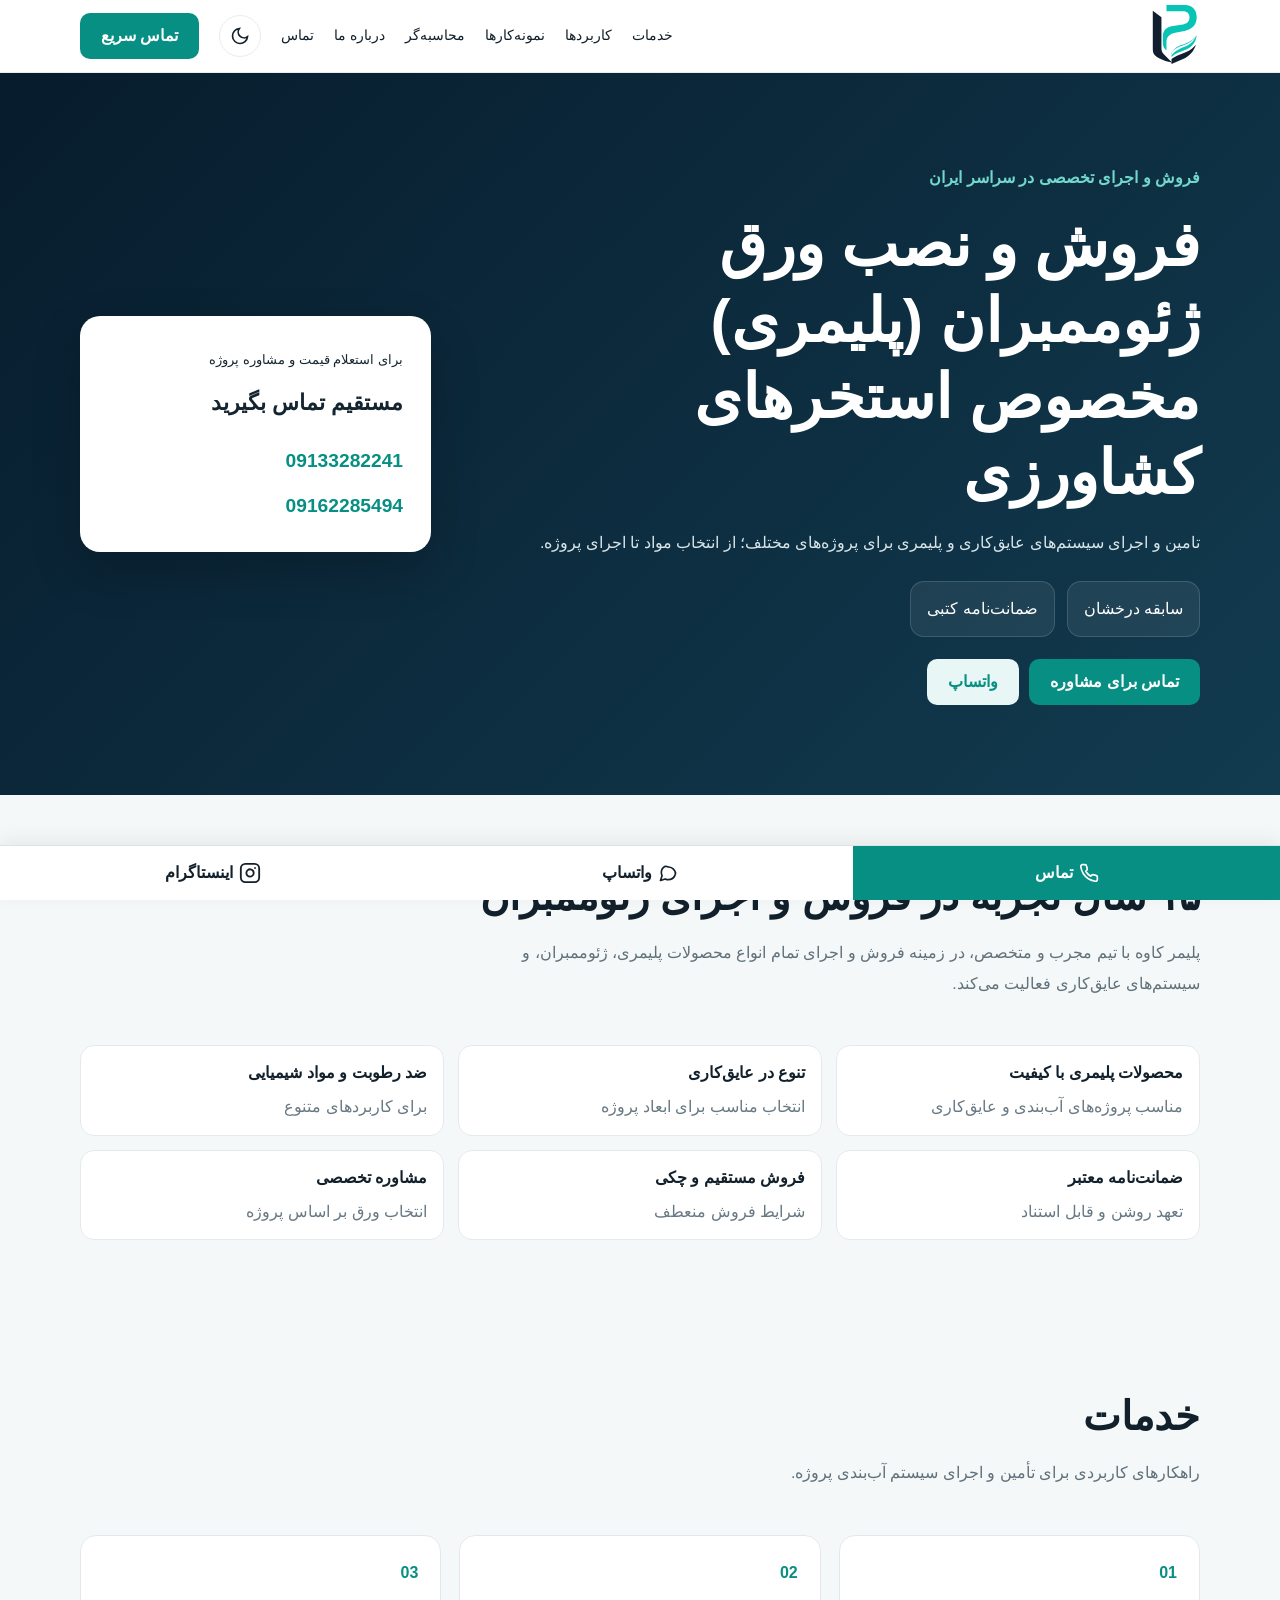
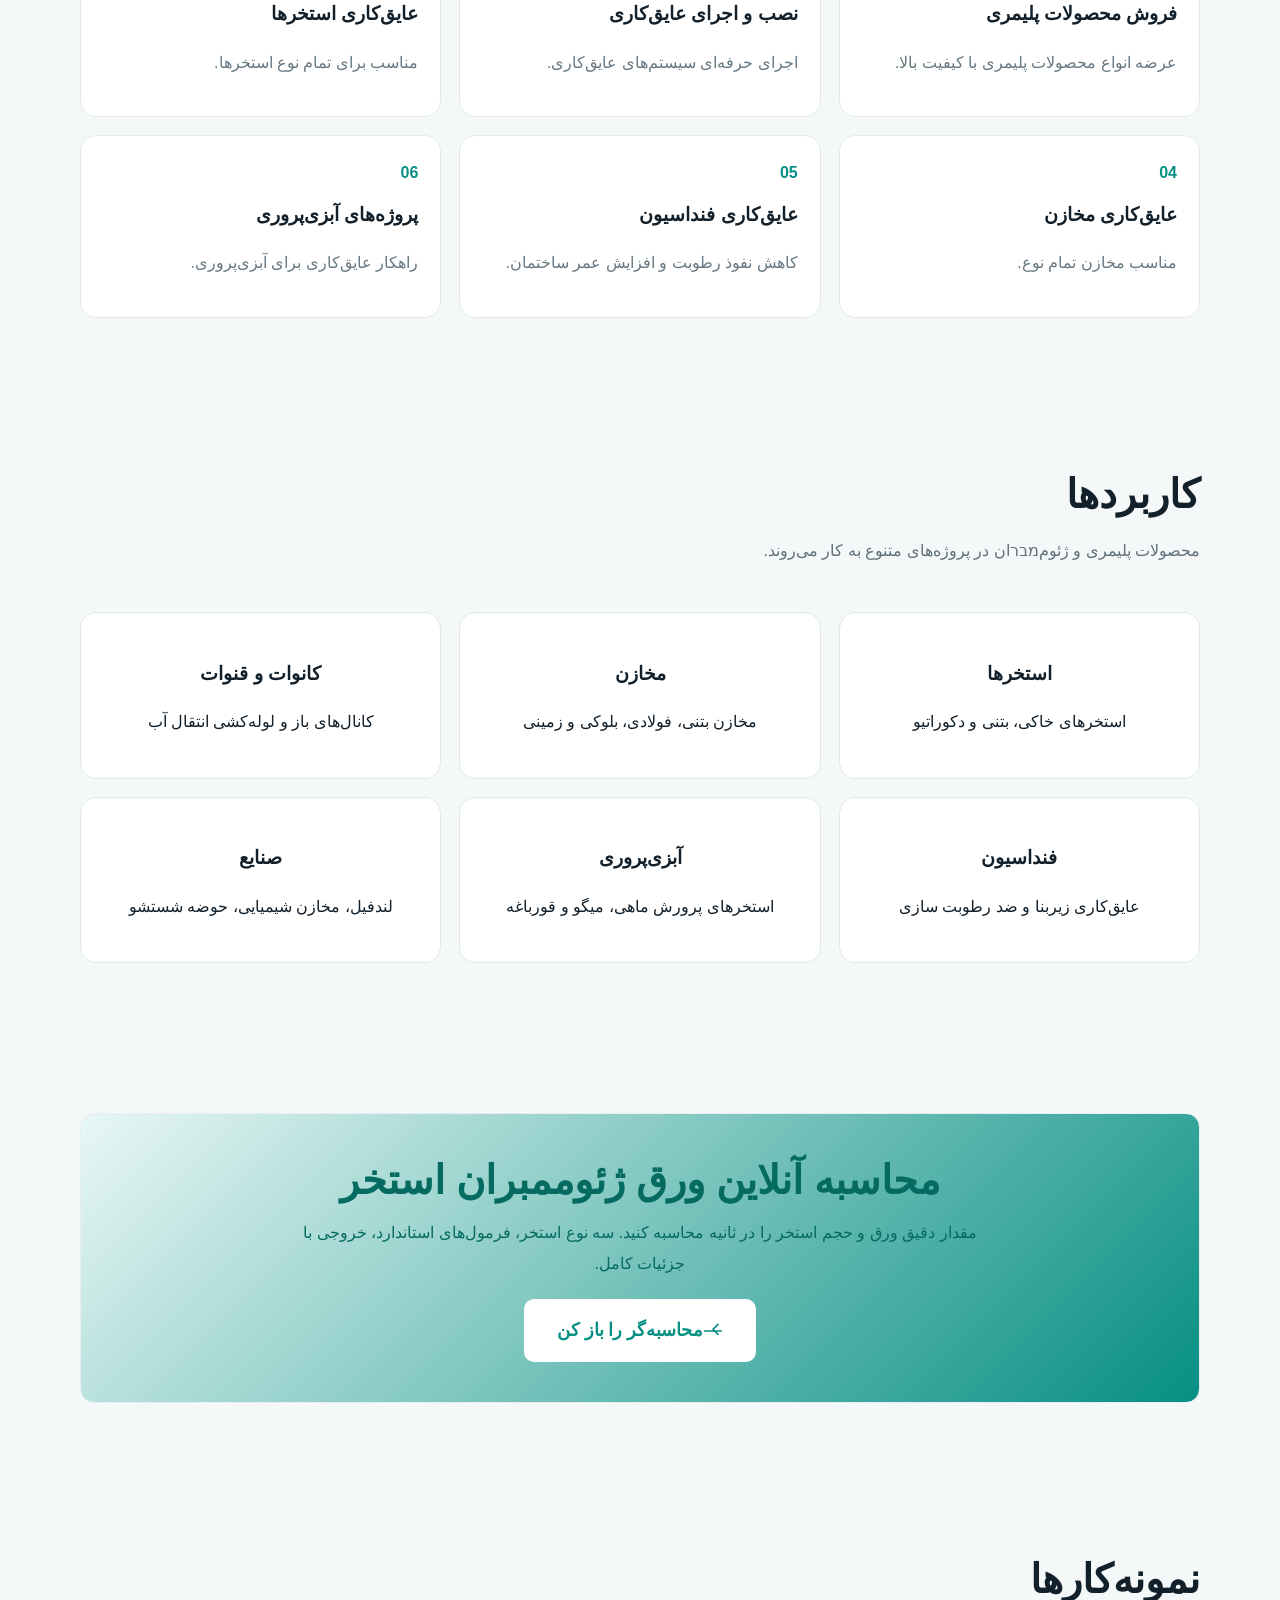
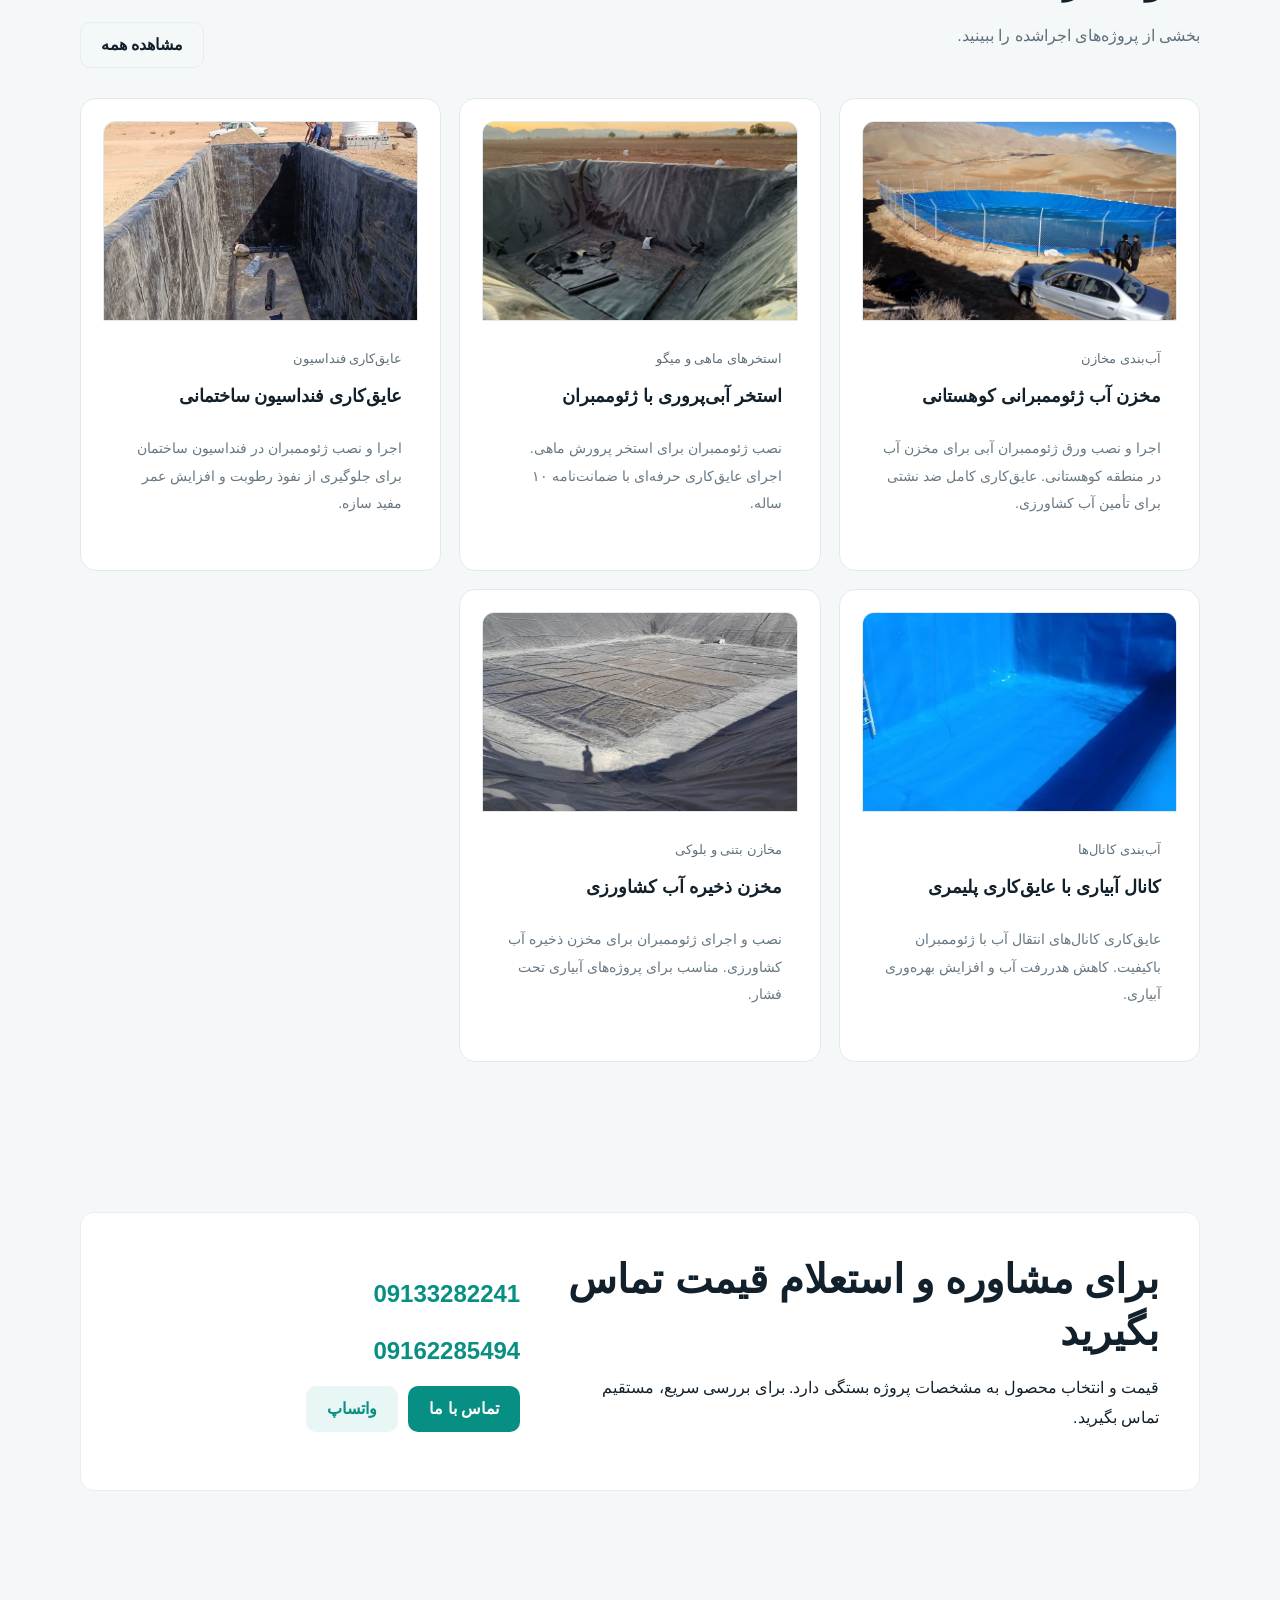
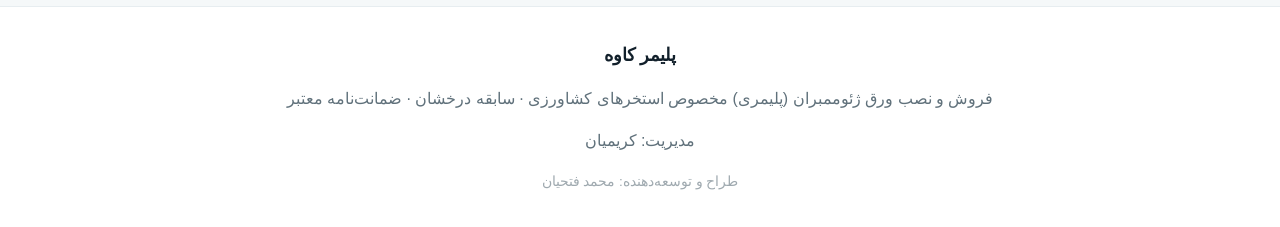
==== commit 82e4f2f8: "feat: add Karimian as management on all pages + about section" ====
--- a/index.html
+++ b/index.html
@@ -9,6 +9,6 @@
 <section class="section"><div class="container"><div class="cta reveal calculator-cta" style="background:var(--cta-calc-bg);border-radius:var(--radius);padding:40px;text-align:center;"><h2 style="color:var(--cta-calc-text);margin:0 0 12px;">محاسبه آنلاین ورق ژئوممبران استخر</h2><p style="color:var(--cta-calc-text);margin:0 0 20px;max-width:700px;margin-inline:auto;">مقدار دقیق ورق و حجم استخر را در ثانیه محاسبه کنید. سه نوع استخر، فرمول‌های استاندارد، خروجی با جزئیات کامل.</p><a class="btn btn-primary" href="./calculator.html" style="background:var(--cta-calc-btn-bg);color:var(--cta-calc-btn-text);font-size:1.1rem;padding:14px 32px;"><svg width="20" height="20" viewBox="0 0 24 24" fill="none" stroke="currentColor" stroke-width="2" stroke-linecap="round" stroke-linejoin="round"><path d="M18 16l-6-6 6-6"/><line x1="2" y1="12" x2="22" y2="12"/></svg> محاسبه‌گر را باز کن</a></div></div></section>
 <section class="section alt"><div class="container"><div class="section-head reveal"><div><h2>نمونه‌کارها</h2><p class="lead">بخشی از پروژه‌های اجراشده را ببینید.</p></div><a class="btn btn-outline" href="./projects.html">مشاهده همه</a></div><div class="grid project-grid" data-projects></div></div></section>
 <section class="section" id="contact"><div class="container"><div class="cta reveal"><div class="contact-grid"><div class="reveal-slide-right"><h2>برای مشاوره و استعلام قیمت تماس بگیرید</h2><p>قیمت و انتخاب محصول به مشخصات پروژه بستگی دارد. برای بررسی سریع، مستقیم تماس بگیرید.</p></div><div class="reveal-fade"><a class="contact-number" data-phone1-link href="tel:09133282241" data-phone1>09133282241</a><a class="contact-number" data-phone2-link href="tel:09162285494" data-phone2>09162285494</a><div class="actions"><a class="btn btn-primary" data-phone1-link href="tel:09133282241">تماس با ما</a><a class="btn btn-light" data-whatsapp href="https://wa.me/989133282241" target="_blank" rel="noopener">واتساپ</a></div></div></div></div></div></section></main>
-<footer class="footer"><div class="container"><strong data-site-name>پلیمر کاوه</strong><p>فروش و نصب ورق ژئوممبران (پلیمری) مخصوص استخرهای کشاورزی · سابقه درخشان · ضمانت‌نامه معتبر</p><p class="credit">طراح و توسعه‌دهنده: محمد فتحیان</p></div></footer>
+<footer class="footer"><div class="container"><strong data-site-name>پلیمر کاوه</strong><p>فروش و نصب ورق ژئوممبران (پلیمری) مخصوص استخرهای کشاورزی · سابقه درخشان · ضمانت‌نامه معتبر</p><p>مدیریت: کریمیان</p><p class="credit">طراح و توسعه‌دهنده: محمد فتحیان</p></div></footer>
 <div class="bottom-bar"><a data-phone1-link href="tel:09133282241"><svg width="20" height="20" viewBox="0 0 24 24" fill="none" stroke="currentColor" stroke-width="2" stroke-linecap="round" stroke-linejoin="round"><path d="M22 16.92v3a2 2 0 0 1-2.18 2 19.79 19.79 0 0 1-8.63-3.07 19.5 19.5 0 0 1-6-6 19.79 19.79 0 0 1-3.07-8.67A2 2 0 0 1 4.11 2h3a2 2 0 0 1 2 1.72 12.84 12.84 0 0 0 .7 2.81 2 2 0 0 1-.45 2.11L8.09 9.91a16 16 0 0 0 6 6l1.27-1.27a2 2 0 0 1 2.11-.45 12.84 12.84 0 0 0 2.81.7A2 2 0 0 1 22 16.92z"></path></svg><span>تماس</span></a><a data-whatsapp href="https://wa.me/989133282241" target="_blank" rel="noopener"><svg width="20" height="20" viewBox="0 0 24 24" fill="none" stroke="currentColor" stroke-width="2" stroke-linecap="round" stroke-linejoin="round"><path d="M21 11.5a8.38 8.38 0 0 1-.9 3.8 8.5 8.5 0 0 1-7.6 4.7 8.38 8.38 0 0 1-3.8-.9L3 21l1.9-5.7a8.38 8.38 0 0 1-.9-3.8 8.5 8.5 0 0 1 4.7-7.6 8.38 8.38 0 0 1 3.8.9h.5a8.48 8.48 0 0 1 8 8v.5z"></path></svg><span>واتساپ</span></a><a href="https://instagram.com/abbasnanopolimer" target="_blank" rel="noopener" aria-label="اینستاگرام پلیمر کاوه" class="instagram-link"><svg width="20" height="20" viewBox="0 0 24 24" fill="none" stroke="currentColor" stroke-width="2" stroke-linecap="round" stroke-linejoin="round"><rect width="20" height="20" x="2" y="2" rx="5" ry="5"></rect><path d="M16 11.37A4 4 0 1 1 12.63 8 4 4 0 0 1 16 11.37z"></path><line x1="17.5" y1="6.5" x2="17.51" y2="6.5"></line></svg><span>اینستاگرام</span></a></div>
 <script src="./assets/app.js" defer></script></body></html>
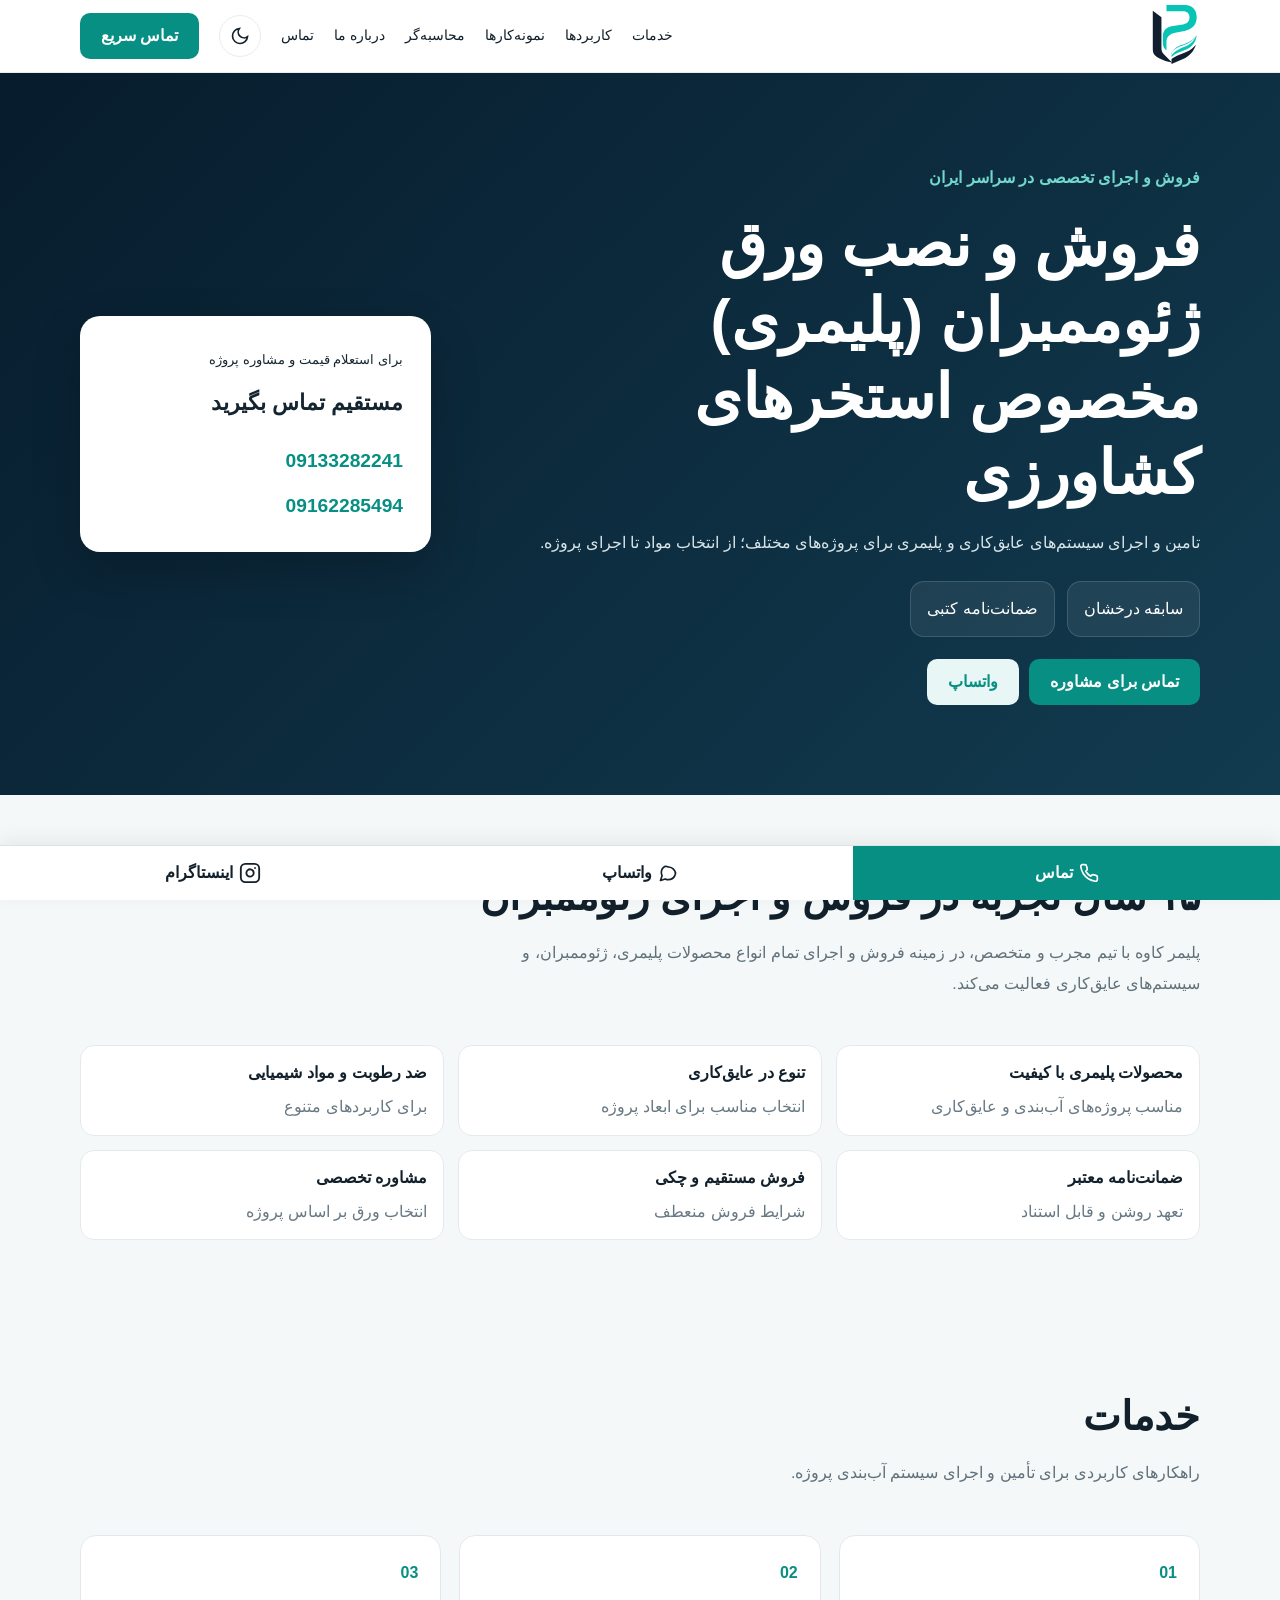
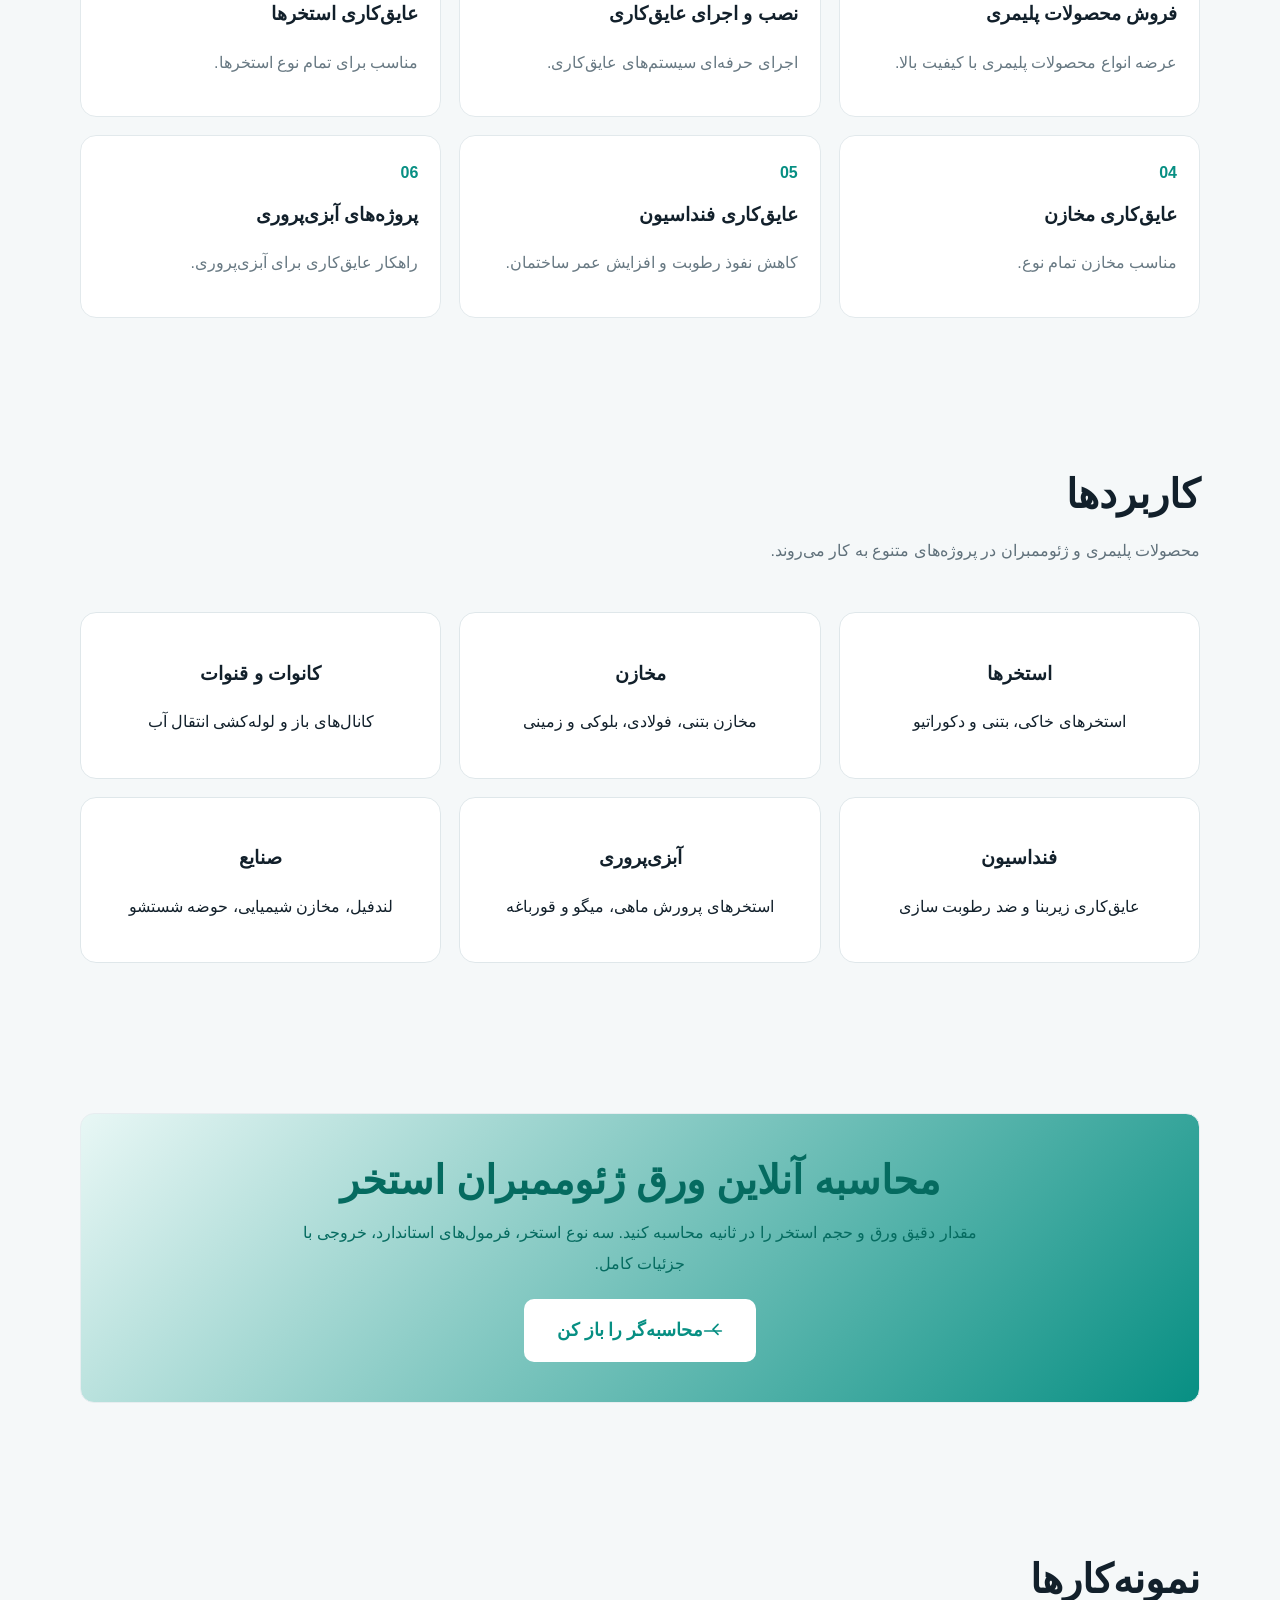
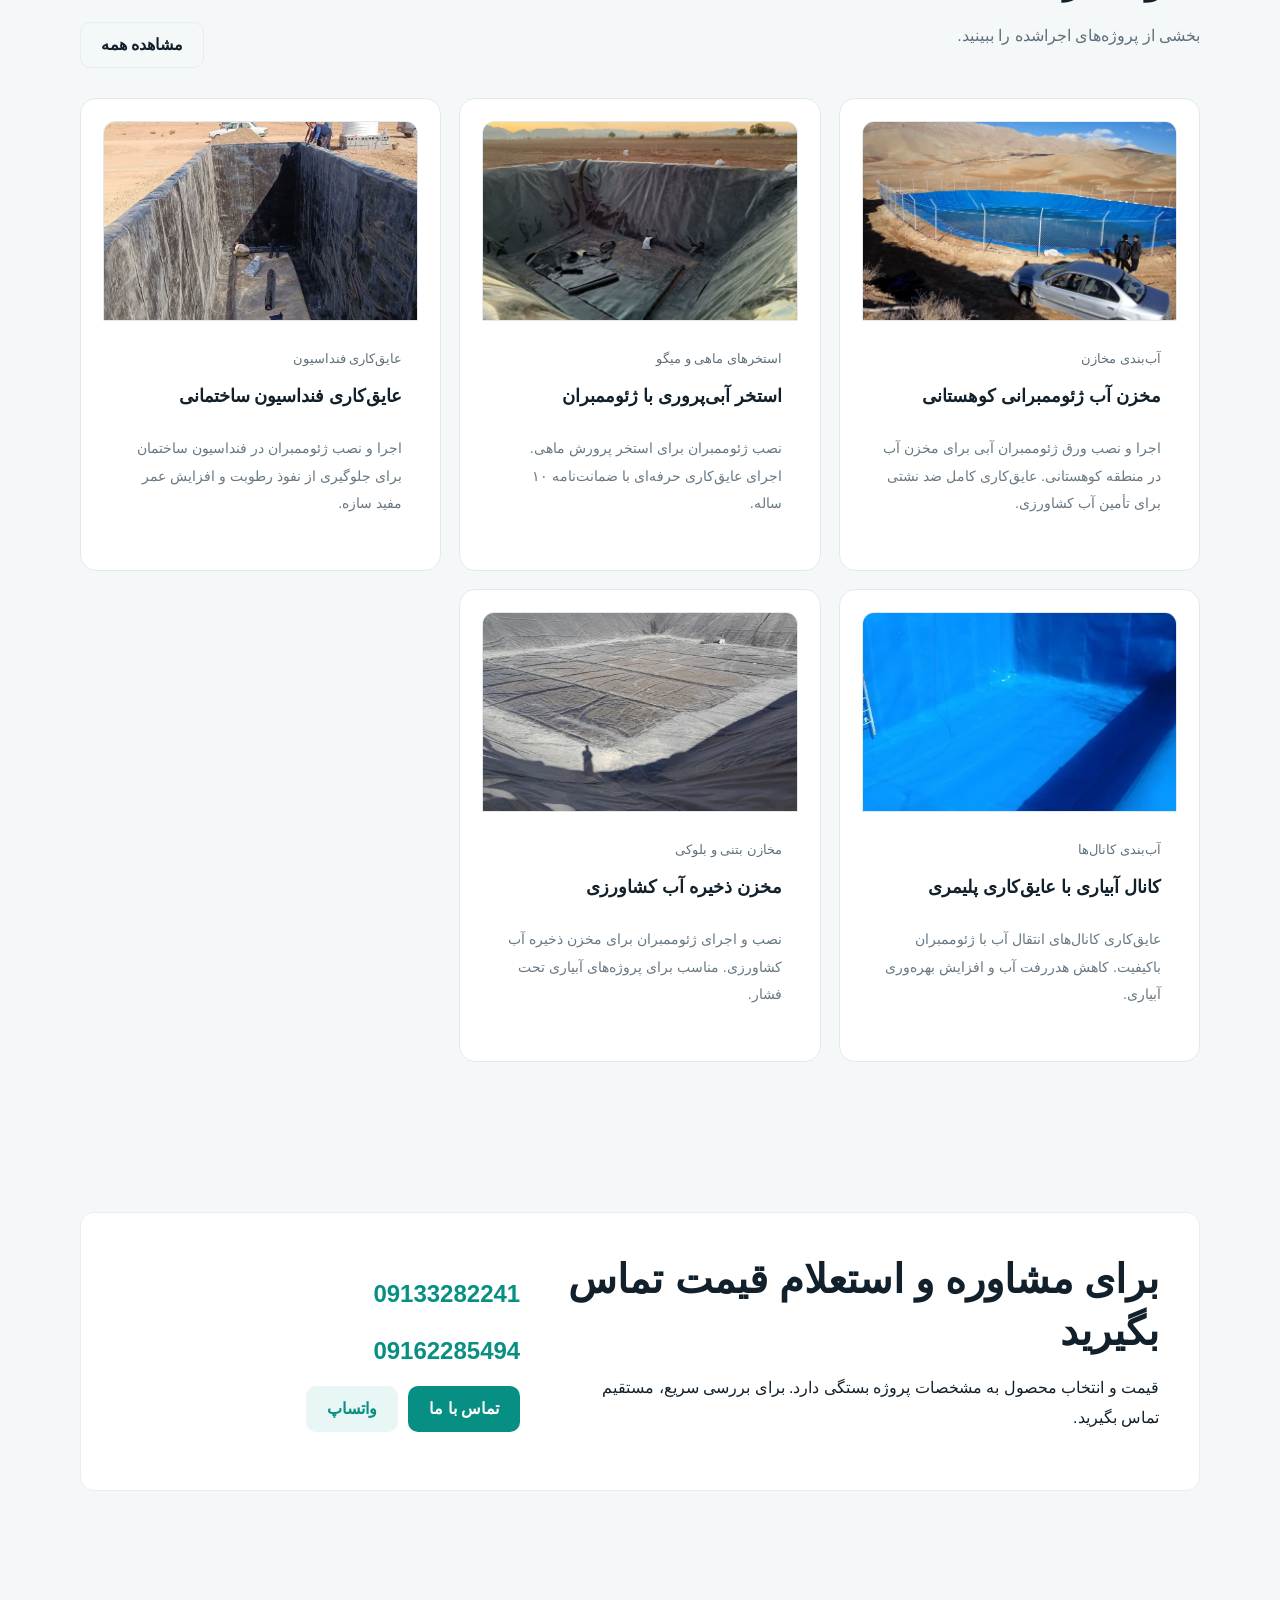
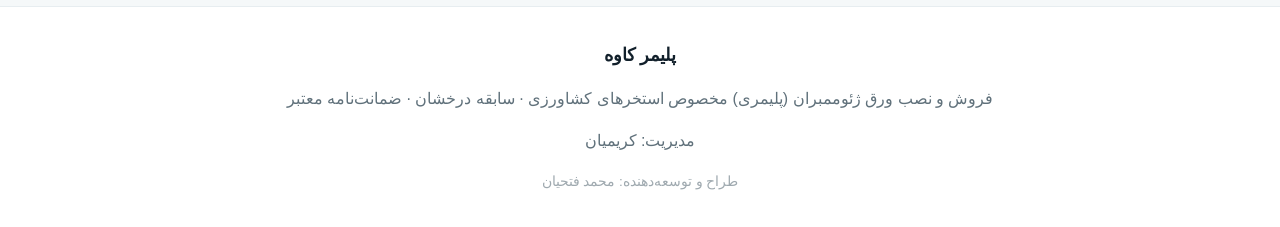
==== commit 7b873038: "fix: Hebrew chars typo in applications lead text" ====
--- a/index.html
+++ b/index.html
@@ -5,7 +5,7 @@
 <main><section class="hero"><div class="container hero-grid"><div class="reveal-slide-right"><span class="eyebrow">فروش و اجرای تخصصی در سراسر ایران</span><h1>فروش و نصب ورق ژئوممبران (پلیمری) مخصوص استخرهای کشاورزی</h1><p>تامین و اجرای سیستم‌های عایق‌کاری و پلیمری برای پروژه‌های مختلف؛ از انتخاب مواد تا اجرای پروژه.</p><div class="trust"><span>سابقه درخشان</span><span>ضمانت‌نامه کتبی</span></div><div class="actions"><a class="btn btn-primary" data-phone1-link href="tel:09133282241">تماس برای مشاوره</a><a class="btn btn-light" data-whatsapp href="https://wa.me/989133282241" target="_blank" rel="noopener">واتساپ</a></div></div><div class="hero-card reveal-scale"><small>برای استعلام قیمت و مشاوره پروژه</small><strong>مستقیم تماس بگیرید</strong><div class="phone-list"><a class="phone" data-phone1-link href="tel:09133282241" data-phone1>09133282241</a><a class="phone" data-phone2-link href="tel:09162285494" data-phone2>09162285494</a></div></div></div></section>
 <section class="section"><div class="container"><div class="section-head reveal"><div><h2>۱۵ سال تجربه در فروش و اجرای ژئوممبران</h2><p class="lead" data-intro>پلیمر کاوه با تیم مجرب و متخصص، در زمینه فروش و اجرای تمام انواع محصولات پلیمری، ژئوممبران، و سیستم‌های عایق‌کاری فعالیت می‌کند.</p></div></div><div class="features"><div class="feature reveal"><b>محصولات پلیمری با کیفیت</b><span>مناسب پروژه‌های آب‌بندی و عایق‌کاری</span></div><div class="feature reveal"><b>تنوع در عایق‌کاری</b><span>انتخاب مناسب برای ابعاد پروژه</span></div><div class="feature reveal"><b>ضد رطوبت و مواد شیمیایی</b><span>برای کاربردهای متنوع</span></div><div class="feature reveal"><b>ضمانت‌نامه معتبر</b><span>تعهد روشن و قابل استناد</span></div><div class="feature reveal"><b>فروش مستقیم و چکی</b><span>شرایط فروش منعطف</span></div><div class="feature reveal"><b>مشاوره تخصصی</b><span>انتخاب ورق بر اساس پروژه</span></div></div></div></section>
 <section class="section alt" id="services"><div class="container"><div class="section-head reveal"><div><h2>خدمات</h2><p class="lead">راهکارهای کاربردی برای تأمین و اجرای سیستم آب‌بندی پروژه.</p></div></div><div class="grid cards-3"><article class="card reveal"><div class="icon">01</div><h3>فروش محصولات پلیمری</h3><p>عرضه انواع محصولات پلیمری با کیفیت بالا.</p></article><article class="card reveal"><div class="icon">02</div><h3>نصب و اجرای عایق‌کاری</h3><p>اجرای حرفه‌ای سیستم‌های عایق‌کاری.</p></article><article class="card reveal"><div class="icon">03</div><h3>عایق‌کاری استخرها</h3><p>مناسب برای تمام نوع استخرها.</p></article><article class="card reveal"><div class="icon">04</div><h3>عایق‌کاری مخازن</h3><p>مناسب مخازن تمام نوع.</p></article><article class="card reveal"><div class="icon">05</div><h3>عایق‌کاری فنداسیون</h3><p>کاهش نفوذ رطوبت و افزایش عمر ساختمان.</p></article><article class="card reveal"><div class="icon">06</div><h3>پروژه‌های آبزی‌پروری</h3><p>راهکار عایق‌کاری برای آبزی‌پروری.</p></article></div></div></section>
-<section class="section" id="applications"><div class="container"><div class="section-head reveal"><div><h2>کاربردها</h2><p class="lead">محصولات پلیمری و ژئومמברان در پروژه‌های متنوع به کار می‌روند.</p></div></div><div class="grid use-grid"><article class="use-card reveal"><h3>استخرها</h3><p>استخرهای خاکی، بتنی و دکوراتیو</p></article><article class="use-card reveal"><h3>مخازن</h3><p>مخازن بتنی، فولادی، بلوکی و زمینی</p></article><article class="use-card reveal"><h3>کانوات و قنوات</h3><p>کانال‌های باز و لوله‌کشی انتقال آب</p></article><article class="use-card reveal"><h3>فنداسیون</h3><p>عایق‌کاری زیربنا و ضد رطوبت سازی</p></article><article class="use-card reveal"><h3>آبزی‌پروری</h3><p>استخرهای پرورش ماهی، میگو و قورباغه</p></article><article class="use-card reveal"><h3>صنایع</h3><p>لندفیل، مخازن شیمیایی، حوضه شستشو</p></article></div></div></section>
+<section class="section" id="applications"><div class="container"><div class="section-head reveal"><div><h2>کاربردها</h2><p class="lead">محصولات پلیمری و ژئوممبران در پروژه‌های متنوع به کار می‌روند.</p></div></div><div class="grid use-grid"><article class="use-card reveal"><h3>استخرها</h3><p>استخرهای خاکی، بتنی و دکوراتیو</p></article><article class="use-card reveal"><h3>مخازن</h3><p>مخازن بتنی، فولادی، بلوکی و زمینی</p></article><article class="use-card reveal"><h3>کانوات و قنوات</h3><p>کانال‌های باز و لوله‌کشی انتقال آب</p></article><article class="use-card reveal"><h3>فنداسیون</h3><p>عایق‌کاری زیربنا و ضد رطوبت سازی</p></article><article class="use-card reveal"><h3>آبزی‌پروری</h3><p>استخرهای پرورش ماهی، میگو و قورباغه</p></article><article class="use-card reveal"><h3>صنایع</h3><p>لندفیل، مخازن شیمیایی، حوضه شستشو</p></article></div></div></section>
 <section class="section"><div class="container"><div class="cta reveal calculator-cta" style="background:var(--cta-calc-bg);border-radius:var(--radius);padding:40px;text-align:center;"><h2 style="color:var(--cta-calc-text);margin:0 0 12px;">محاسبه آنلاین ورق ژئوممبران استخر</h2><p style="color:var(--cta-calc-text);margin:0 0 20px;max-width:700px;margin-inline:auto;">مقدار دقیق ورق و حجم استخر را در ثانیه محاسبه کنید. سه نوع استخر، فرمول‌های استاندارد، خروجی با جزئیات کامل.</p><a class="btn btn-primary" href="./calculator.html" style="background:var(--cta-calc-btn-bg);color:var(--cta-calc-btn-text);font-size:1.1rem;padding:14px 32px;"><svg width="20" height="20" viewBox="0 0 24 24" fill="none" stroke="currentColor" stroke-width="2" stroke-linecap="round" stroke-linejoin="round"><path d="M18 16l-6-6 6-6"/><line x1="2" y1="12" x2="22" y2="12"/></svg> محاسبه‌گر را باز کن</a></div></div></section>
 <section class="section alt"><div class="container"><div class="section-head reveal"><div><h2>نمونه‌کارها</h2><p class="lead">بخشی از پروژه‌های اجراشده را ببینید.</p></div><a class="btn btn-outline" href="./projects.html">مشاهده همه</a></div><div class="grid project-grid" data-projects></div></div></section>
 <section class="section" id="contact"><div class="container"><div class="cta reveal"><div class="contact-grid"><div class="reveal-slide-right"><h2>برای مشاوره و استعلام قیمت تماس بگیرید</h2><p>قیمت و انتخاب محصول به مشخصات پروژه بستگی دارد. برای بررسی سریع، مستقیم تماس بگیرید.</p></div><div class="reveal-fade"><a class="contact-number" data-phone1-link href="tel:09133282241" data-phone1>09133282241</a><a class="contact-number" data-phone2-link href="tel:09162285494" data-phone2>09162285494</a><div class="actions"><a class="btn btn-primary" data-phone1-link href="tel:09133282241">تماس با ما</a><a class="btn btn-light" data-whatsapp href="https://wa.me/989133282241" target="_blank" rel="noopener">واتساپ</a></div></div></div></div></div></section></main>
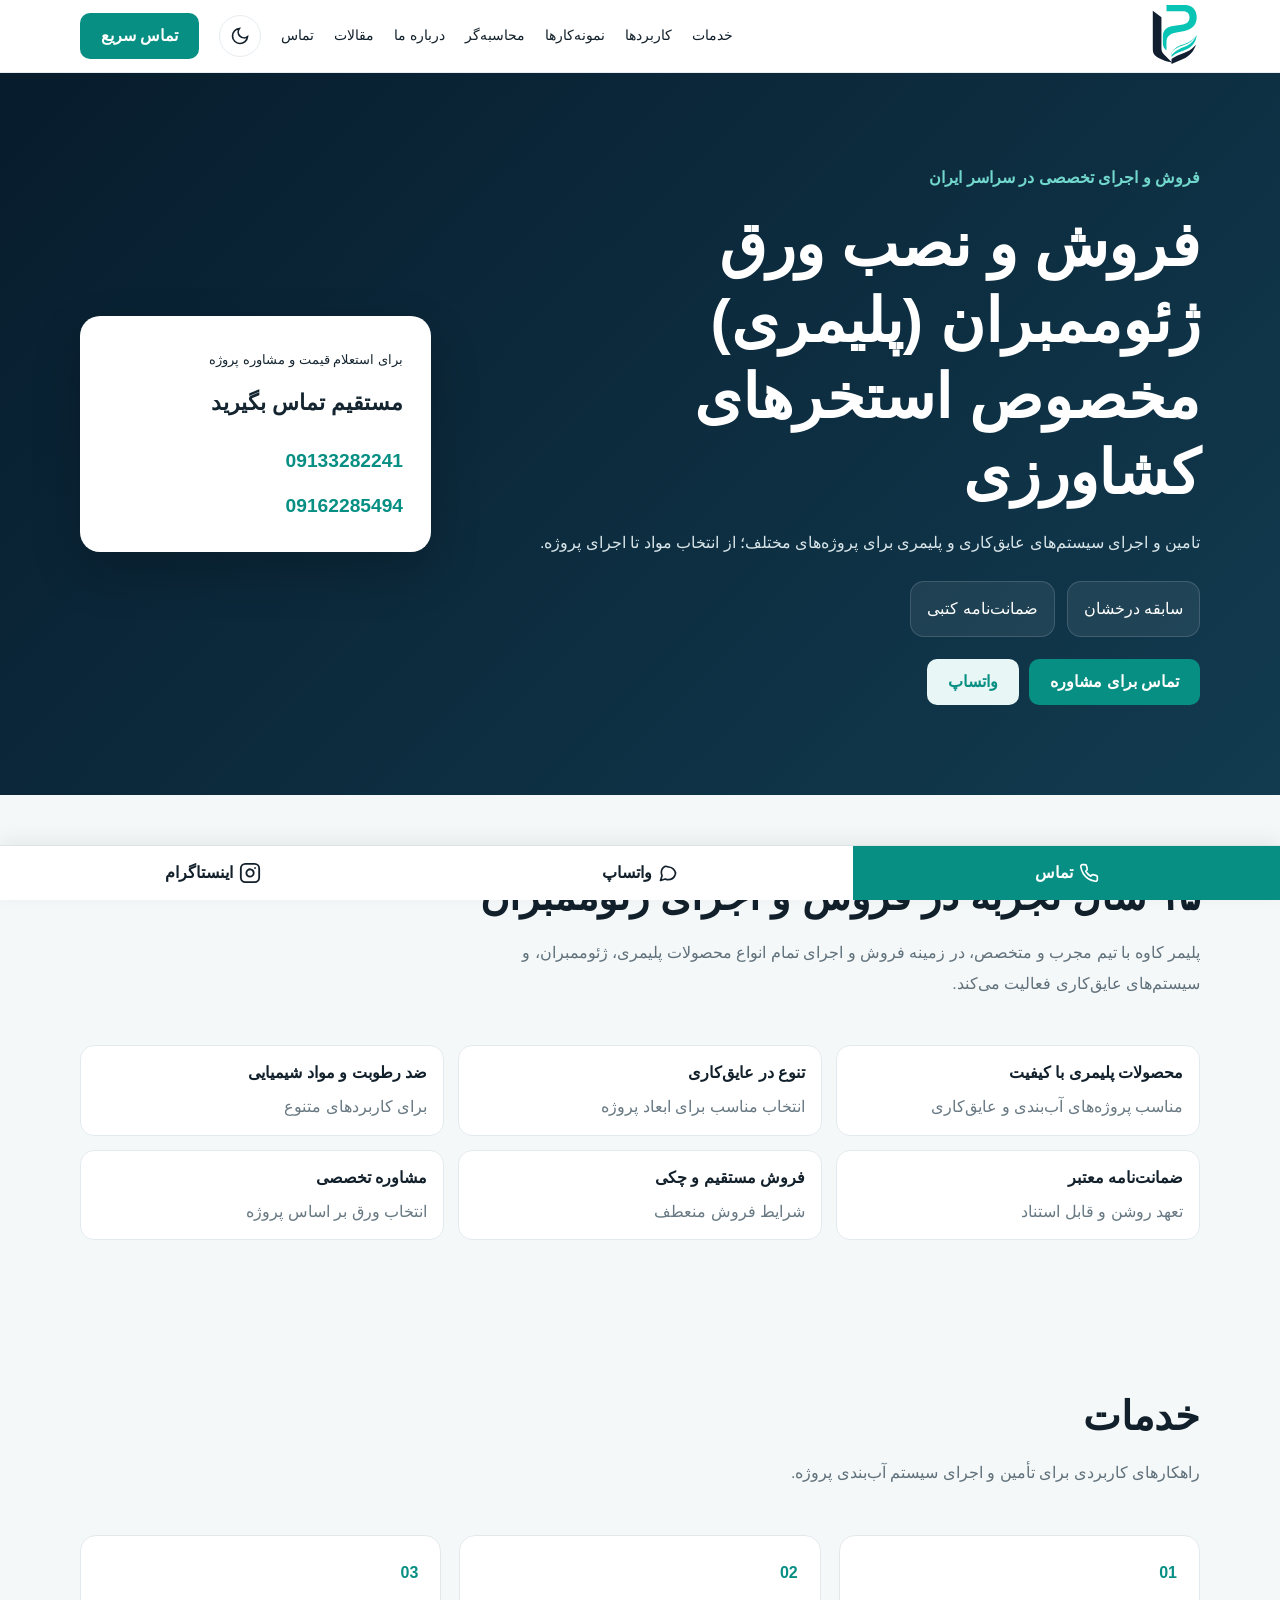
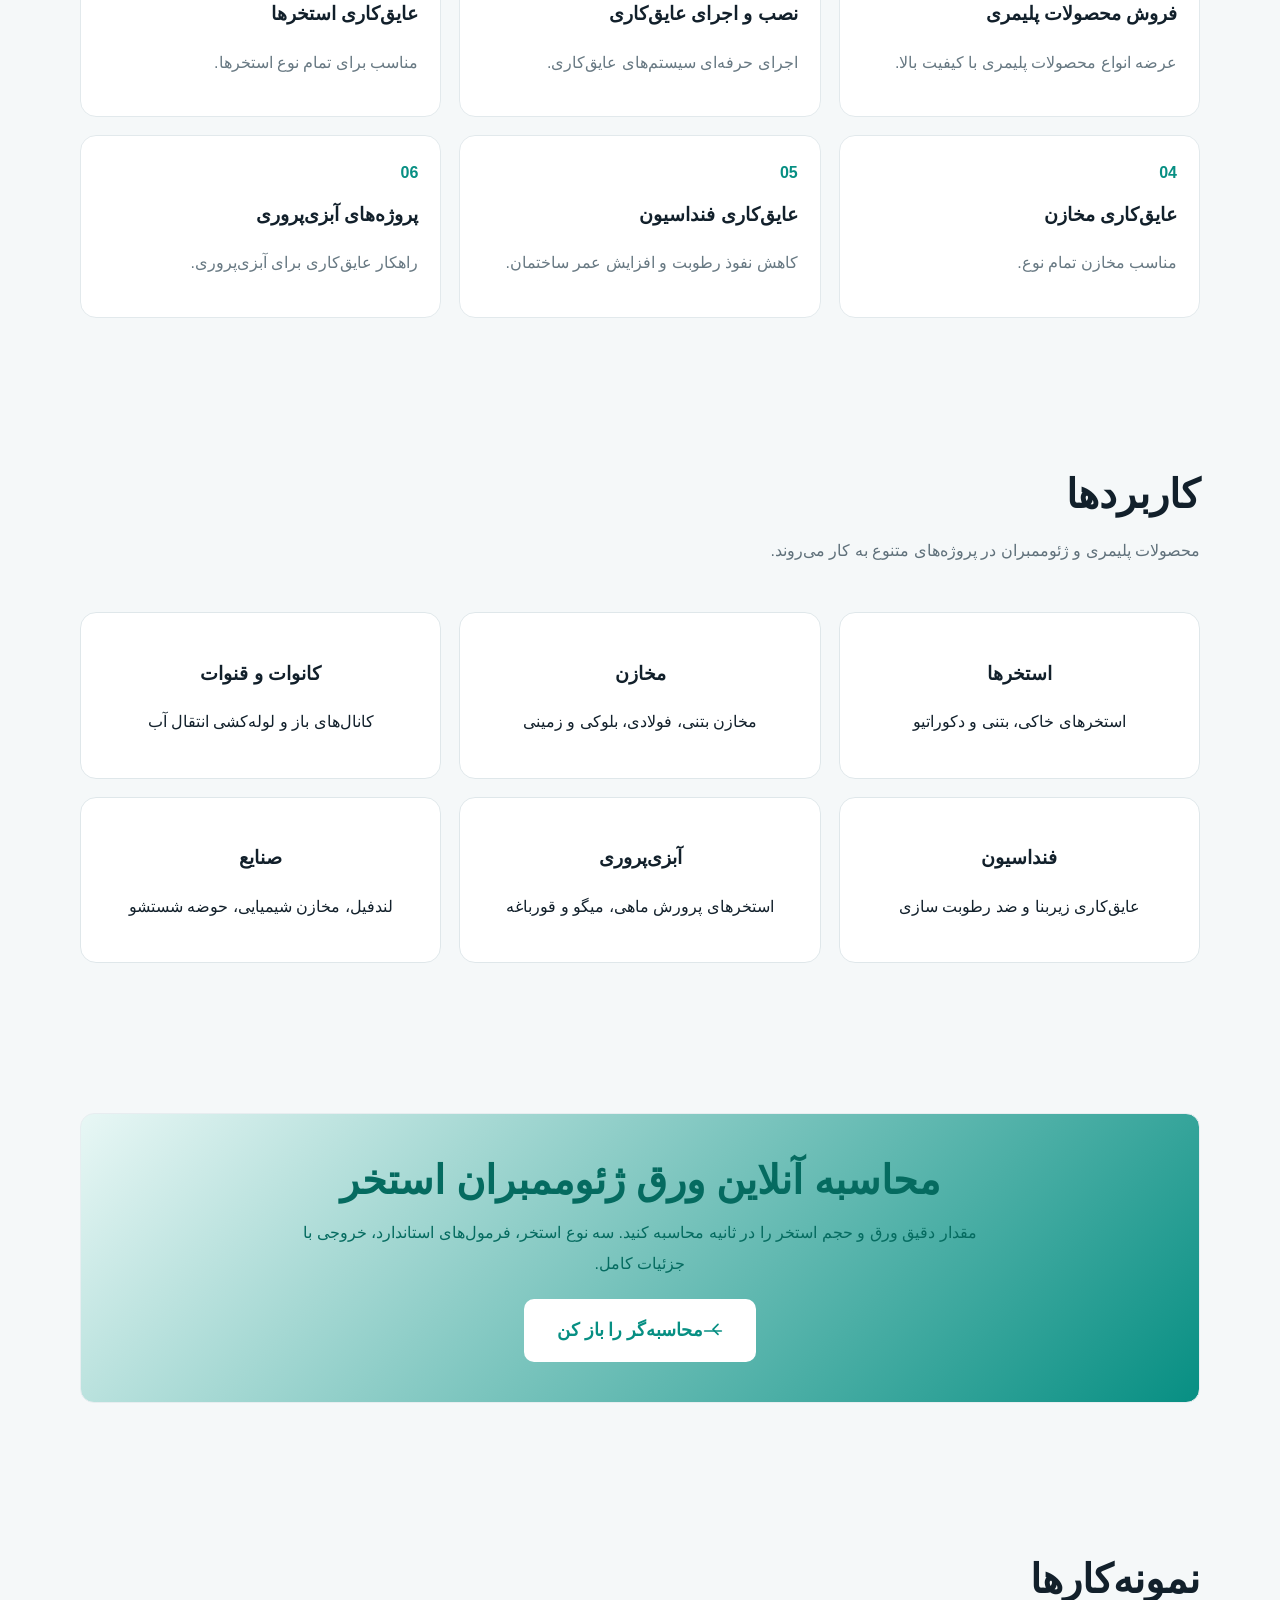
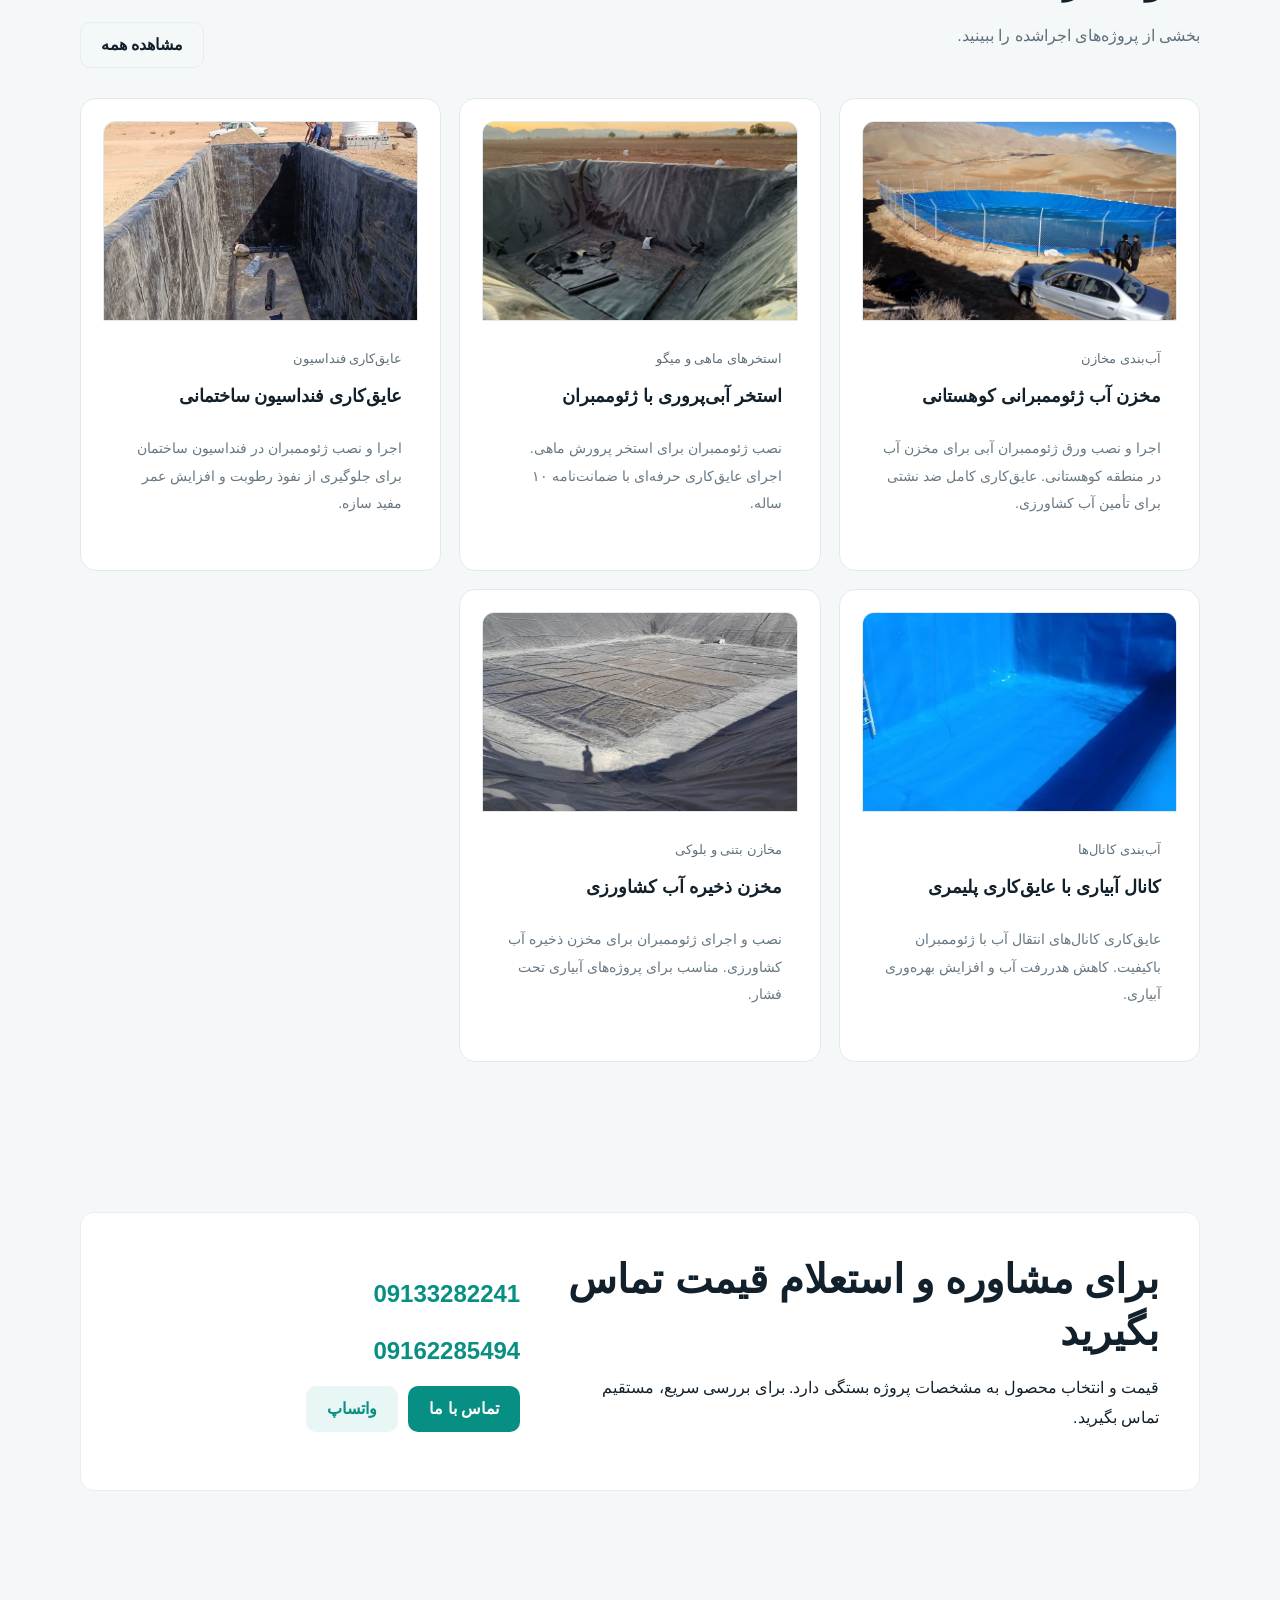
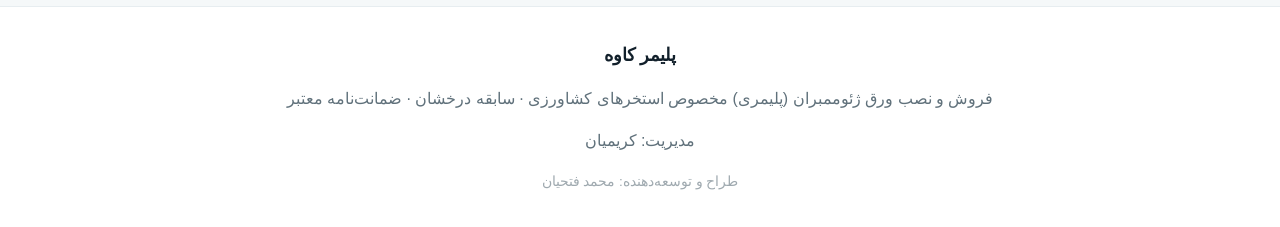
==== commit e7300d7f: "feat: add blog section with 5 articles, nav links, sitemap, SW precache v15" ====
--- a/index.html
+++ b/index.html
@@ -1,7 +1,7 @@
 <!doctype html><html lang="fa" dir="rtl"><head><meta charset="utf-8"><meta name="viewport" content="width=device-width,initial-scale=1"><meta name="description" content="پلیمر کاوه با سابقه درخشان در فروش و نصب ورق ژئوممبران (پلیمری) مخصوص استخرهای کشاورزی خدمات می‌دهد."><title>پلیمر کاوه | فروش و نصب ورق ژئوممبران (پلیمری) مخصوص استخرهای کشاورزی</title><link rel="canonical" href="https://mmdfathian.github.io/polymer-kaveh/index.html"><meta property="og:type" content="website"><meta property="og:locale" content="fa_IR"><meta property="og:site_name" content="پلیمر کاوه"><meta property="og:title" content="پلیمر کاوه | فروش و نصب ورق ژئوممبران استخر کشاورزی"><meta property="og:description" content="فروش و اجرای تخصصی ورق ژئوممبران در سراسر ایران با ضمانت‌نامه کتبی."><meta property="og:url" content="https://mmdfathian.github.io/polymer-kaveh/index.html"><meta property="og:image" content="https://mmdfathian.github.io/polymer-kaveh/images/img_388c916449aa.jpg"><meta name="twitter:card" content="summary_large_image"><meta name="twitter:title" content="پلیمر کاوه | فروش و نصب ورق ژئوممبران استخر کشاورزی"><meta name="twitter:description" content="فروش و اجرای تخصصی ورق ژئوممبران در سراسر ایران با ضمانت‌نامه کتبی."><meta name="twitter:image" content="https://mmdfathian.github.io/polymer-kaveh/images/img_388c916449aa.jpg"><link rel="stylesheet" href="./assets/style.css"></head><body>
 <div id="loading-overlay" aria-hidden="true"><div class="loading-spinner"><svg viewBox="0 0 50 50"><circle class="spinner-track" cx="25" cy="25" r="20" fill="none" stroke-width="4"/><circle class="spinner-fill" cx="25" cy="25" r="20" fill="none" stroke-width="4" stroke-linecap="round" stroke-dasharray="90,150"/></svg></div><span class="loading-text">پلیمر کاوه</span></div>
-<header class="header"><div class="container nav"><a class="brand" href="./"><svg class="logo-svg" viewBox="0 0 400 500" aria-label="پلیمر کاوه" role="img"><!-- قسمت سرمه‌ای سمت چپ --><path class="logo-dark" d="M75 75 L135 120 L135 335 C135 350 140 365 150 375 L210 435 C165 425 115 410 88 382 C78 371 75 357 75 340 Z"/><!-- فرم اصلی سبز --><path class="logo-green" d="M170 35 L300 35 C350 35 380 70 380 120 C380 175 345 205 295 215 L230 228 C195 235 170 255 170 290 L170 350 C155 338 145 322 145 300 L145 250 C145 215 168 190 205 183 L285 170 C315 165 330 148 330 120 C330 94 313 78 285 78 L170 78 Z"/><!-- سبز پایینی --><path class="logo-green" d="M205 365 C225 335 245 320 280 310 C325 297 352 280 380 245 C374 292 350 325 310 342 C270 359 235 367 205 395 Z"/><!-- بخش سرمه‌ای پایینی --><path class="logo-dark" d="M205 410 C240 385 270 380 310 360 C337 347 357 330 375 310 C360 355 330 390 285 410 L205 445 Z"/><!-- جداکننده سفید/پس‌زمینه --><path class="logo-background" d="M205 365 C230 337 255 325 292 313 C330 301 354 280 378 248 C358 287 334 310 300 323 C263 338 230 350 205 385 Z"/></svg></a><nav class="navlinks"><a href="#services">خدمات</a><a href="#applications">کاربردها</a><a href="./projects.html">نمونه‌کارها</a><a href="./calculator.html">محاسبه‌گر</a><a href="./about.html">درباره ما</a><a href="#contact">تماس</a></nav><button class="hamburger" aria-label="منو" aria-expanded="false" aria-controls="nav-menu"><span class="hamburger-line"></span><span class="hamburger-line"></span><span class="hamburger-line"></span></button><button class="theme-toggle" aria-label="تغییر تم" title="تغییر تم"><svg class="sun-icon" style="display:none" viewBox="0 0 24 24" fill="none" stroke="currentColor" stroke-width="2"><circle cx="12" cy="12" r="5"/><line x1="12" y1="1" x2="12" y2="3"/><line x1="12" y1="21" x2="12" y2="23"/><line x1="4.22" y1="4.22" x2="5.64" y2="5.64"/><line x1="18.36" y1="18.36" x2="19.78" y2="19.78"/><line x1="1" y1="12" x2="3" y2="12"/><line x1="21" y1="12" x2="23" y2="12"/><line x1="4.22" y1="19.78" x2="5.64" y2="18.36"/><line x1="18.36" y1="5.64" x2="19.78" y2="4.22"/></svg><svg class="moon-icon" viewBox="0 0 24 24" fill="none" stroke="currentColor" stroke-width="2"><path d="M21 12.79A9 9 0 1 1 11.21 3 7 7 0 0 0 21 12.79z"/></svg></button><a class="btn btn-primary" data-phone1-link href="tel:09133282241">تماس سریع</a></div></header>
-<nav class="navlinks" id="nav-menu" role="navigation"><a href="#services">خدمات</a><a href="#applications">کاربردها</a><a href="./projects.html">نمونه‌کارها</a><a href="./calculator.html">محاسبه‌گر</a><a href="./about.html">درباره ما</a><a href="#contact">تماس</a></nav>
+<header class="header"><div class="container nav"><a class="brand" href="./"><svg class="logo-svg" viewBox="0 0 400 500" aria-label="پلیمر کاوه" role="img"><!-- قسمت سرمه‌ای سمت چپ --><path class="logo-dark" d="M75 75 L135 120 L135 335 C135 350 140 365 150 375 L210 435 C165 425 115 410 88 382 C78 371 75 357 75 340 Z"/><!-- فرم اصلی سبز --><path class="logo-green" d="M170 35 L300 35 C350 35 380 70 380 120 C380 175 345 205 295 215 L230 228 C195 235 170 255 170 290 L170 350 C155 338 145 322 145 300 L145 250 C145 215 168 190 205 183 L285 170 C315 165 330 148 330 120 C330 94 313 78 285 78 L170 78 Z"/><!-- سبز پایینی --><path class="logo-green" d="M205 365 C225 335 245 320 280 310 C325 297 352 280 380 245 C374 292 350 325 310 342 C270 359 235 367 205 395 Z"/><!-- بخش سرمه‌ای پایینی --><path class="logo-dark" d="M205 410 C240 385 270 380 310 360 C337 347 357 330 375 310 C360 355 330 390 285 410 L205 445 Z"/><!-- جداکننده سفید/پس‌زمینه --><path class="logo-background" d="M205 365 C230 337 255 325 292 313 C330 301 354 280 378 248 C358 287 334 310 300 323 C263 338 230 350 205 385 Z"/></svg></a><nav class="navlinks"><a href="#services">خدمات</a><a href="#applications">کاربردها</a><a href="./projects.html">نمونه‌کارها</a><a href="./calculator.html">محاسبه‌گر</a><a href="./about.html">درباره ما</a><a href="./blog.html">مقالات</a><a href="#contact">تماس</a></nav><button class="hamburger" aria-label="منو" aria-expanded="false" aria-controls="nav-menu"><span class="hamburger-line"></span><span class="hamburger-line"></span><span class="hamburger-line"></span></button><button class="theme-toggle" aria-label="تغییر تم" title="تغییر تم"><svg class="sun-icon" style="display:none" viewBox="0 0 24 24" fill="none" stroke="currentColor" stroke-width="2"><circle cx="12" cy="12" r="5"/><line x1="12" y1="1" x2="12" y2="3"/><line x1="12" y1="21" x2="12" y2="23"/><line x1="4.22" y1="4.22" x2="5.64" y2="5.64"/><line x1="18.36" y1="18.36" x2="19.78" y2="19.78"/><line x1="1" y1="12" x2="3" y2="12"/><line x1="21" y1="12" x2="23" y2="12"/><line x1="4.22" y1="19.78" x2="5.64" y2="18.36"/><line x1="18.36" y1="5.64" x2="19.78" y2="4.22"/></svg><svg class="moon-icon" viewBox="0 0 24 24" fill="none" stroke="currentColor" stroke-width="2"><path d="M21 12.79A9 9 0 1 1 11.21 3 7 7 0 0 0 21 12.79z"/></svg></button><a class="btn btn-primary" data-phone1-link href="tel:09133282241">تماس سریع</a></div></header>
+<nav class="navlinks" id="nav-menu" role="navigation"><a href="#services">خدمات</a><a href="#applications">کاربردها</a><a href="./projects.html">نمونه‌کارها</a><a href="./calculator.html">محاسبه‌گر</a><a href="./about.html">درباره ما</a><a href="./blog.html">مقالات</a><a href="#contact">تماس</a></nav>
 <main><section class="hero"><div class="container hero-grid"><div class="reveal-slide-right"><span class="eyebrow">فروش و اجرای تخصصی در سراسر ایران</span><h1>فروش و نصب ورق ژئوممبران (پلیمری) مخصوص استخرهای کشاورزی</h1><p>تامین و اجرای سیستم‌های عایق‌کاری و پلیمری برای پروژه‌های مختلف؛ از انتخاب مواد تا اجرای پروژه.</p><div class="trust"><span>سابقه درخشان</span><span>ضمانت‌نامه کتبی</span></div><div class="actions"><a class="btn btn-primary" data-phone1-link href="tel:09133282241">تماس برای مشاوره</a><a class="btn btn-light" data-whatsapp href="https://wa.me/989133282241" target="_blank" rel="noopener">واتساپ</a></div></div><div class="hero-card reveal-scale"><small>برای استعلام قیمت و مشاوره پروژه</small><strong>مستقیم تماس بگیرید</strong><div class="phone-list"><a class="phone" data-phone1-link href="tel:09133282241" data-phone1>09133282241</a><a class="phone" data-phone2-link href="tel:09162285494" data-phone2>09162285494</a></div></div></div></section>
 <section class="section"><div class="container"><div class="section-head reveal"><div><h2>۱۵ سال تجربه در فروش و اجرای ژئوممبران</h2><p class="lead" data-intro>پلیمر کاوه با تیم مجرب و متخصص، در زمینه فروش و اجرای تمام انواع محصولات پلیمری، ژئوممبران، و سیستم‌های عایق‌کاری فعالیت می‌کند.</p></div></div><div class="features"><div class="feature reveal"><b>محصولات پلیمری با کیفیت</b><span>مناسب پروژه‌های آب‌بندی و عایق‌کاری</span></div><div class="feature reveal"><b>تنوع در عایق‌کاری</b><span>انتخاب مناسب برای ابعاد پروژه</span></div><div class="feature reveal"><b>ضد رطوبت و مواد شیمیایی</b><span>برای کاربردهای متنوع</span></div><div class="feature reveal"><b>ضمانت‌نامه معتبر</b><span>تعهد روشن و قابل استناد</span></div><div class="feature reveal"><b>فروش مستقیم و چکی</b><span>شرایط فروش منعطف</span></div><div class="feature reveal"><b>مشاوره تخصصی</b><span>انتخاب ورق بر اساس پروژه</span></div></div></div></section>
 <section class="section alt" id="services"><div class="container"><div class="section-head reveal"><div><h2>خدمات</h2><p class="lead">راهکارهای کاربردی برای تأمین و اجرای سیستم آب‌بندی پروژه.</p></div></div><div class="grid cards-3"><article class="card reveal"><div class="icon">01</div><h3>فروش محصولات پلیمری</h3><p>عرضه انواع محصولات پلیمری با کیفیت بالا.</p></article><article class="card reveal"><div class="icon">02</div><h3>نصب و اجرای عایق‌کاری</h3><p>اجرای حرفه‌ای سیستم‌های عایق‌کاری.</p></article><article class="card reveal"><div class="icon">03</div><h3>عایق‌کاری استخرها</h3><p>مناسب برای تمام نوع استخرها.</p></article><article class="card reveal"><div class="icon">04</div><h3>عایق‌کاری مخازن</h3><p>مناسب مخازن تمام نوع.</p></article><article class="card reveal"><div class="icon">05</div><h3>عایق‌کاری فنداسیون</h3><p>کاهش نفوذ رطوبت و افزایش عمر ساختمان.</p></article><article class="card reveal"><div class="icon">06</div><h3>پروژه‌های آبزی‌پروری</h3><p>راهکار عایق‌کاری برای آبزی‌پروری.</p></article></div></div></section>
--- a/assets/style.css
+++ b/assets/style.css
@@ -120,6 +120,32 @@
    Calculator Page Styles
    ======================================== */
 
+/* Simple results list */
+.results-simple{
+  list-style:none;
+  margin:0 0 18px;
+  padding:0;
+}
+.results-simple li{
+  display:flex;
+  justify-content:space-between;
+  align-items:center;
+  gap:12px;
+  padding:12px 0;
+  border-bottom:1px solid var(--border);
+}
+.results-simple li:last-child{
+  border-bottom:none;
+}
+.results-simple span:first-child{
+  color:var(--text-muted);
+}
+.results-simple strong{
+  color:var(--text);
+  font-size:1.05rem;
+  white-space:nowrap;
+}
+
 .calculator-cta{
   background:var(--cta-calc-bg);
   color:var(--cta-calc-text);
